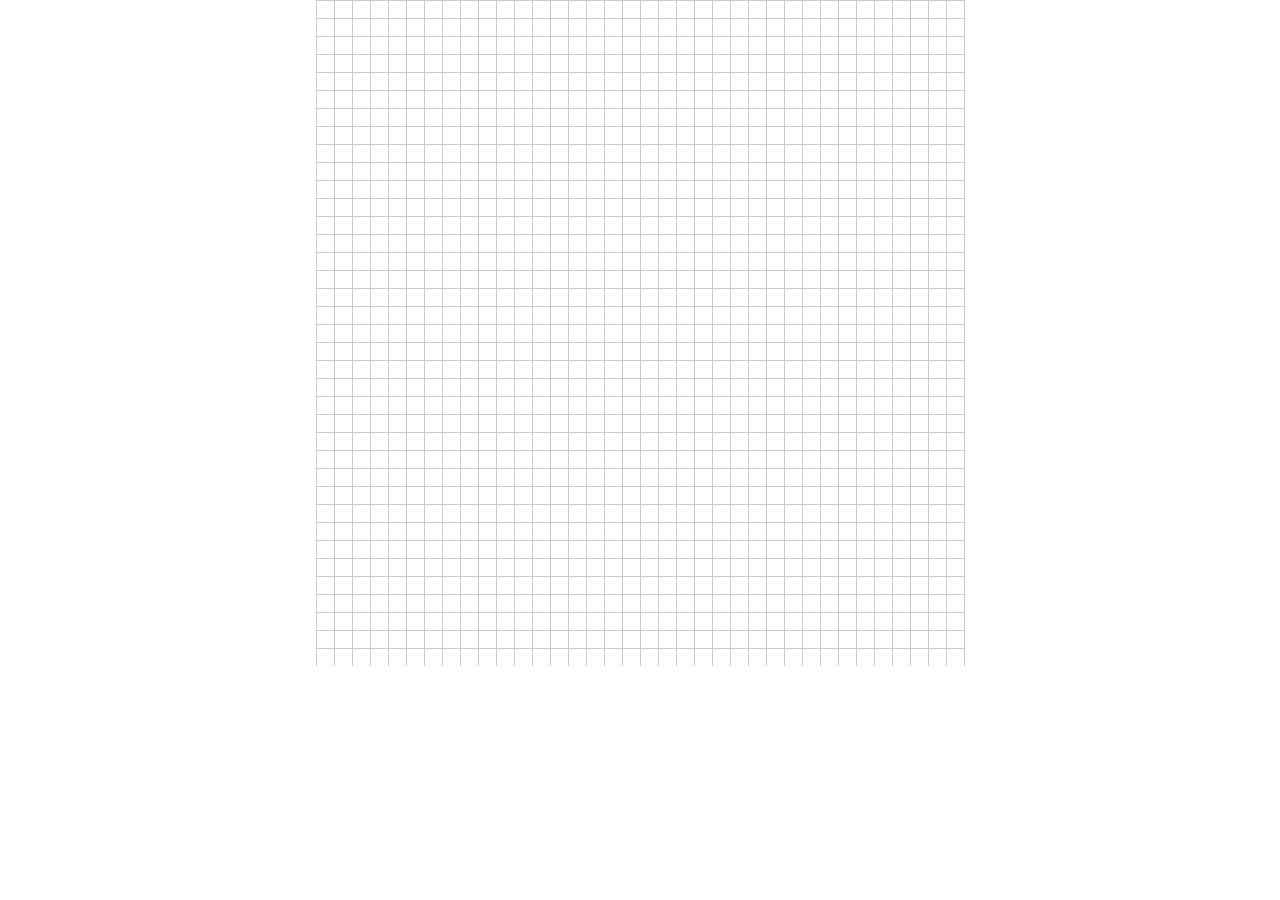
==== index.html @ 2b598243 "Update index.html" ====
<!DOCTYPE html>
<html>
  <head>
    <title>Title of the document</title>
    <style>
*{
  margin:0 auto;
  padding:0;
}
.container,#gitalk-containe {  
    margin-bottom:20px;
    width:649px;
    display: grid;  
    grid-gap: 0px;  
    grid-template-columns: repeat(auto-fit,  minmax(18px, 1fr));
    grid-template-rows: repeat(37, 18px);  
    background-size: 18px 18px;
    background-image: linear-gradient(to right, #ccc 1px, transparent 1px), linear-gradient(to bottom, #ccc 1px, transparent 1px);
}
.container > div {  
    font-size:12px;  
}
.container > div > img {  
    width: 100%;  
    height: 100%;  
    object-fit: cover;  
}
/* 移动端*/
@media (max-width: 1000px) {
.container,#gitalk-containe {  
    width:487px;
    grid-template-rows: repeat(49, 18px);  
}
  }
@media (max-width: 700px) {
.container,#gitalk-containe {  
    width:433px;
    grid-template-rows: repeat(55, 18px);  
}
  }
@media (max-width: 500px) {
.container,#gitalk-containe {  
    width:289px;
    grid-template-rows: repeat(83, 18px);  
}
  }
    </style>
  </head>
  <body>
    <div class="container">
<div>	</div>
<div>	</div>
<div>	</div>
<div>	</div>
<div>	</div>
<div>	</div>
<div>	</div>
<div>	</div>
<div>	</div>
<div>	</div>
<div>	</div>
<div>	</div>
<div>	</div>
<div>	</div>
<div>	</div>
<div>	</div>
<div>	</div>
<div>	</div>
<div>	</div>
<div>	</div>
<div>	</div>
<div>	</div>
<div>	</div>
<div>	</div>
<div>	</div>
<div>	</div>
<div>	</div>
<div>	</div>
<div>	</div>
<div>	</div>
<div>	</div>
<div>	</div>
<div>	</div>
<div>	</div>
<div>	</div>
<div>	</div>
<div>	</div>
<div>	</div>
<div>	</div>
<div>	</div>
<div>	</div>
<div>	</div>
<div>	</div>
<div>	</div>
<div>	</div>
<div>	</div>
<div>	</div>
<div>	</div>
<div>	</div>
<div>	</div>
<div>	</div>
<div>	</div>
<div>	</div>
<div>	</div>
<div>	</div>
<div>	</div>
<div>	</div>
<div>	</div>
<div>	</div>
<div>	</div>
<div>	</div>
<div>	</div>
<div>	</div>
<div>	</div>
<div>	</div>
<div>	</div>
<div>	</div>
<div>	</div>
<div>	</div>
<div>	</div>
<div>	</div>
<div>	</div>
<div>	</div>
<div>	</div>
<div>	</div>
<div>	</div>
<div>	</div>
<div>	</div>
<div>	</div>
<div>	</div>
<div>	</div>
<div>	</div>
<div>	</div>
<div>	</div>
<div>	</div>
<div>	</div>
<div>	</div>
<div>	</div>
<div>	</div>
<div>	</div>
<div>	</div>
<div>	</div>
<div>	</div>
<div>	</div>
<div>	</div>
<div>	</div>
<div>	</div>
<div>	</div>
<div>	</div>
<div>	</div>
<div>	</div>
<div>	</div>
<div>	</div>
<div>	</div>
<div>	</div>
<div>	</div>
<div>	</div>
<div>	</div>
<div>	</div>
<div>	</div>
<div>	</div>
<div>	</div>
<div>	</div>
<div>	</div>
<div>	</div>
<div>	</div>
<div>	</div>
<div>	</div>
<div>	</div>
<div>	</div>
<div>	</div>
<div>	</div>
<div>	</div>
<div>	</div>
<div>	</div>
<div>	</div>
<div>	</div>
<div>	</div>
<div>	</div>
<div>	</div>
<div>	</div>
<div>	</div>
<div>	</div>
<div>	</div>
<div>	</div>
<div>	</div>
<div>	</div>
<div>	</div>
<div>	</div>
<div>	</div>
<div>	</div>
<div>	</div>
<div>	</div>
<div>	</div>
<div>	</div>
<div>	</div>
<div>	</div>
<div>	</div>
<div>	</div>
<div>	</div>
<div>	</div>
<div>	</div>
<div>	</div>
<div>	</div>
<div>	</div>
<div>	</div>
<div>	</div>
<div>	</div>
<div>	</div>
<div>	</div>
<div>	</div>
<div>	</div>
<div>	</div>
<div>	</div>
<div>	</div>
<div>	</div>
<div>	</div>
<div>	</div>
<div>	</div>
<div>	</div>
<div>	</div>
<div>	</div>
<div>	</div>
<div>	</div>
<div>	</div>
<div>	</div>
<div>	</div>
<div>	</div>
<div>	</div>
<div>	</div>
<div>	</div>
<div>	</div>
<div>	</div>
<div>	</div>
<div>	</div>
<div>	</div>
<div>	</div>
<div>	</div>
<div>	</div>
<div>	</div>
<div>	</div>
<div>	</div>
<div>	</div>
<div>	</div>
<div>	</div>
<div>	</div>
<div>	</div>
<div>	</div>
<div>	</div>
<div>	</div>
<div>	</div>
<div>	</div>
<div>	</div>
<div>	</div>
<div>	</div>
<div>	</div>
<div>	</div>
<div>	</div>
<div>	</div>
<div>	</div>
<div>	</div>
<div>	</div>
<div>	</div>
<div>	</div>
<div>	</div>
<div>	</div>
<div>	</div>
<div>	</div>
<div>	</div>
<div>	</div>
<div>	</div>
<div>	</div>
<div>	</div>
<div>	</div>
<div>	</div>
<div>	</div>
<div>	</div>
<div>	</div>
<div>	</div>
<div>	</div>
<div>	</div>
<div>	</div>
<div>	</div>
<div>	</div>
<div>	</div>
<div>	</div>
<div>	</div>
<div>	</div>
<div>	</div>
<div>	</div>
<div>	</div>
<div>	</div>
<div>	</div>
<div>	</div>
<div>	</div>
<div>	</div>
<div>	</div>
<div>	</div>
<div>	</div>
<div>	</div>
<div>	</div>
<div>	</div>
<div>	</div>
<div>	</div>
<div>	</div>
<div>	</div>
<div>	</div>
<div>	</div>
<div>	</div>
<div>	</div>
<div>	</div>
<div>	</div>
<div>	</div>
<div>	</div>
<div>	</div>
<div>	</div>
<div>	</div>
<div>	</div>
<div>	</div>
<div>	</div>
<div>	</div>
<div>	</div>
<div>	</div>
<div>	</div>
<div>	</div>
<div>	</div>
<div>	</div>
<div>	</div>
<div>	</div>
<div>	</div>
<div>	</div>
<div>	</div>
<div>	</div>
<div>	</div>
<div>	</div>
<div>	</div>
<div>	</div>
<div>	</div>
<div>	</div>
<div>	</div>
<div>	</div>
<div>	</div>
<div>	</div>
<div>	</div>
<div>	</div>
<div>	</div>
<div>	</div>
<div>	</div>
<div>	</div>
<div>	</div>
<div>	</div>
<div>	</div>
<div>	</div>
<div>	</div>
<div>	</div>
<div>	</div>
<div>	</div>
<div>	</div>
<div>	</div>
<div>	</div>
<div>	</div>
<div>	</div>
<div>	</div>
<div>	</div>
<div>	</div>
<div>	</div>
<div>	</div>
<div>	</div>
<div>	</div>
<div>	</div>
<div>	</div>
<div>	</div>
<div>	</div>
<div>	</div>
<div>	</div>
<div>	</div>
<div>	</div>
<div>	</div>
<div>	</div>
<div>	</div>
<div>	</div>
<div>	</div>
<div>	</div>
<div>	</div>
<div>	</div>
<div>	</div>
<div>	</div>
<div>	</div>
<div>	</div>
<div>	</div>
<div>	</div>
<div>	</div>
<div>	</div>
<div>	</div>
<div>	</div>
<div>	</div>
<div>	</div>
<div>	</div>
<div>	</div>
<div>	</div>
<div>	</div>
<div>	</div>
<div>	</div>
<div>	</div>
<div>	</div>
<div>	</div>
<div>	</div>
<div>	</div>
<div>	</div>
<div>	</div>
<div>	</div>
<div>	</div>
<div>	</div>
<div>	</div>
<div>	</div>
<div>	</div>
<div>	</div>
<div>	</div>
<div>	</div>
<div>	</div>
<div>	</div>
<div>	</div>
<div>	</div>
<div>	</div>
<div>	</div>
<div>	</div>
<div>	</div>
<div>	</div>
<div>	</div>
<div>	</div>
<div>	</div>
<div>	</div>
<div>	</div>
<div>	</div>
<div>	</div>
<div>	</div>
<div>	</div>
<div>	</div>
<div>	</div>
<div>	</div>
<div>	</div>
<div>	</div>
<div>	</div>
<div>	</div>
<div>	</div>
<div>	</div>
<div>	</div>
<div>	</div>
<div>	</div>
<div>	</div>
<div>	</div>
<div>	</div>
<div>	</div>
<div>	</div>
<div>	</div>
<div>	</div>
<div>	</div>
<div>	</div>
<div>	</div>
<div>	</div>
<div>	</div>
<div>	</div>
<div>	</div>
<div>	</div>
<div>	</div>
<div>	</div>
<div>	</div>
<div>	</div>
<div>	</div>
<div>	</div>
<div>	</div>
<div>	</div>
<div>	</div>
<div>	</div>
<div>	</div>
<div>	</div>
<div>	</div>
<div>	</div>
<div>	</div>
<div>	</div>
<div>	</div>
<div>	</div>
<div>	</div>
<div>	</div>
<div>	</div>
<div>	</div>
<div>	</div>
<div>	</div>
<div>	</div>
<div>	</div>
<div>	</div>
<div>	</div>
<div>	</div>
<div>	</div>
<div>	</div>
<div>	</div>
<div>	</div>
<div>	</div>
<div>	</div>
<div>	</div>
<div>	</div>
<div>	</div>
<div>	</div>
<div>	</div>
<div>	</div>
<div>	</div>
<div>	</div>
<div>	</div>
<div>	</div>
<div>	</div>
<div>	</div>
<div>	</div>
<div>	</div>
<div>	</div>
<div>	</div>
<div>	</div>
<div>	</div>
<div>	</div>
<div>	</div>
<div>	</div>
<div>	</div>
<div>	</div>
<div>	</div>
<div>	</div>
<div>	</div>
<div>	</div>
<div>	</div>
<div>	</div>
<div>	</div>
<div>	</div>
<div>	</div>
<div>	</div>
<div>	</div>
<div>	</div>
<div>	</div>
<div>	</div>
<div>	</div>
<div>	</div>
<div>	</div>
<div>	</div>
<div>	</div>
<div>	</div>
<div>	</div>
<div>	</div>
<div>	</div>
<div>	</div>
<div>	</div>
<div>	</div>
<div>	</div>
<div>	</div>
<div>	</div>
<div>	</div>
<div>	</div>
<div>	</div>
<div>	</div>
<div>	</div>
<div>	</div>
<div>	</div>
<div>	</div>
<div>	</div>
<div>	</div>
<div>	</div>
<div>	</div>
<div>	</div>
<div>	</div>
<div>	</div>
<div>	</div>
<div>	</div>
<div>	</div>
<div>	</div>
<div>	</div>
<div>	</div>
<div>	</div>
<div>	</div>
<div>	</div>
<div>	</div>
<div>	</div>
<div>	</div>
<div>	</div>
<div>	</div>
<div>	</div>
<div>	</div>
<div>	</div>
<div>	</div>
<div>	</div>
<div>	</div>
<div>	</div>
<div>	</div>
<div>	</div>
<div>	</div>
<div>	</div>
<div>	</div>
<div>	</div>
<div>	</div>
<div>	</div>
<div>	</div>
<div>	</div>
<div>	</div>
<div>	</div>
<div>	</div>
<div>	</div>
<div>	</div>
<div>	</div>
<div>	</div>
<div>	</div>
<div>	</div>
<div>	</div>
<div>	</div>
<div>	</div>
<div>	</div>
<div>	</div>
<div>	</div>
<div>	</div>
<div>	</div>
<div>	</div>
<div>	</div>
<div>	</div>
<div>	</div>
<div>	</div>
<div>	</div>
<div>	</div>
<div>	</div>
<div>	</div>
<div>	</div>
<div>	</div>
<div>	</div>
<div>	</div>
<div>	</div>
<div>	</div>
<div>	</div>
<div>	</div>
<div>	</div>
<div>	</div>
<div>	</div>
<div>	</div>
<div>	</div>
<div>	</div>
<div>	</div>
<div>	</div>
<div>	</div>
<div>	</div>
<div>	</div>
<div>	</div>
<div>	</div>
<div>	</div>
<div>	</div>
<div>	</div>
<div>	</div>
<div>	</div>
<div>	</div>
<div>	</div>
<div>	</div>
<div>	</div>
<div>	</div>
<div>	</div>
<div>	</div>
<div>	</div>
<div>	</div>
<div>	</div>
<div>	</div>
<div>	</div>
<div>	</div>
<div>	</div>
<div>	</div>
<div>	</div>
<div>	</div>
<div>	</div>
<div>	</div>
<div>	</div>
<div>	</div>
<div>	</div>
<div>	</div>
<div>	</div>
<div>	</div>
<div>	</div>
<div>	</div>
<div>	</div>
<div>	</div>
<div>	</div>
<div>	</div>
<div>	</div>
<div>	</div>
<div>	</div>
<div>	</div>
<div>	</div>
<div>	</div>
<div>	</div>
<div>	</div>
<div>	</div>
<div>	</div>
<div>	</div>
<div>	</div>
<div>	</div>
<div>	</div>
<div>	</div>
<div>	</div>
<div>	</div>
<div>	</div>
<div>	</div>
<div>	</div>
<div>	</div>
<div>	</div>
<div>	</div>
<div>	</div>
<div>	</div>
<div>	</div>
<div>	</div>
<div>	</div>
<div>	</div>
<div>	</div>
<div>	</div>
<div>	</div>
<div>	</div>
<div>	</div>
<div>	</div>
<div>	</div>
<div>	</div>
<div>	</div>
<div>	</div>
<div>	</div>
<div>	</div>
<div>	</div>
<div>	</div>
<div>	</div>
<div>	</div>
<div>	</div>
<div>	</div>
<div>	</div>
<div>	</div>
<div>	</div>
<div>	</div>
<div>	</div>
<div>	</div>
<div>	</div>
<div>	</div>
<div>	</div>
<div>	</div>
<div>	</div>
<div>	</div>
<div>	</div>
<div>	</div>
<div>	</div>
<div>	</div>
<div>	</div>
<div>	</div>
<div>	</div>
<div>	</div>
<div>	</div>
<div>	</div>
<div>	</div>
<div>	</div>
<div>	</div>
<div>	</div>
<div>	</div>
<div>	</div>
<div>	</div>
<div>	</div>
<div>	</div>
<div>	</div>
<div>	</div>
<div>	</div>
<div>	</div>
<div>	</div>
<div>	</div>
<div>	</div>
<div>	</div>
<div>	</div>
<div>	</div>
<div>	</div>
<div>	</div>
<div>	</div>
<div>	</div>
<div>	</div>
<div>	</div>
<div>	</div>
<div>	</div>
<div>	</div>
<div>	</div>
<div>	</div>
<div>	</div>
<div>	</div>
<div>	</div>
<div>	</div>
<div>	</div>
<div>	</div>
<div>	</div>
<div>	</div>
<div>	</div>
<div>	</div>
<div>	</div>
<div>	</div>
<div>	</div>
<div>	</div>
<div>	</div>
<div>	</div>
<div>	</div>
<div>	</div>
<div>	</div>
<div>	</div>
<div>	</div>
<div>	</div>
<div>	</div>
<div>	</div>
<div>	</div>
<div>	</div>
<div>	</div>
<div>	</div>
<div>	</div>
<div>	</div>
<div>	</div>
<div>	</div>
<div>	</div>
<div>	</div>
<div>	</div>
<div>	</div>
<div>	</div>
<div>	</div>
<div>	</div>
<div>	</div>
<div>	</div>
<div>	</div>
<div>	</div>
<div>	</div>
<div>	</div>
<div>	</div>
<div>	</div>
<div>	</div>
<div>	</div>
<div>	</div>
<div>	</div>
<div>	</div>
<div>	</div>
<div>	</div>
<div>	</div>
<div>	</div>
<div>	</div>
<div>	</div>
<div>	</div>
<div>	</div>
<div>	</div>
<div>	</div>
<div>	</div>
<div>	</div>
<div>	</div>
<div>	</div>
<div>	</div>
<div>	</div>
<div>	</div>
<div>	</div>
<div>	</div>
<div>	</div>
<div>	</div>
<div>	</div>
<div>	</div>
<div>	</div>
<div>	</div>
<div>	</div>
<div>	</div>
<div>	</div>
<div>	</div>
<div>	</div>
<div>	</div>
<div>	</div>
<div>	</div>
<div>	</div>
<div>	</div>
<div>	</div>
<div>	</div>
<div>	</div>
<div>	</div>
<div>	</div>
<div>	</div>
<div>	</div>
<div>	</div>
<div>	</div>
<div>	</div>
<div>	</div>
<div>	</div>
<div>	</div>
<div>	</div>
<div>	</div>
<div>	</div>
<div>	</div>
<div>	</div>
<div>	</div>
<div>	</div>
<div>	</div>
<div>	</div>
<div>	</div>
<div>	</div>
<div>	</div>
<div>	</div>
<div>	</div>
<div>	</div>
<div>	</div>
<div>	</div>
<div>	</div>
<div>	</div>
<div>	</div>
<div>	</div>
<div>	</div>
<div>	</div>
<div>	</div>
<div>	</div>
<div>	</div>
<div>	</div>
<div>	</div>
<div>	</div>
<div>	</div>
<div>	</div>
<div>	</div>
<div>	</div>
<div>	</div>
<div>	</div>
<div>	</div>
<div>	</div>
<div>	</div>
<div>	</div>
<div>	</div>
<div>	</div>
<div>	</div>
<div>	</div>
<div>	</div>
<div>	</div>
<div>	</div>
<div>	</div>
<div>	</div>
<div>	</div>
<div>	</div>
<div>	</div>
<div>	</div>
<div>	</div>
<div>	</div>
<div>	</div>
<div>	</div>
<div>	</div>
<div>	</div>
<div>	</div>
<div>	</div>
<div>	</div>
<div>	</div>
<div>	</div>
<div>	</div>
<div>	</div>
<div>	</div>
<div>	</div>
<div>	</div>
<div>	</div>
<div>	</div>
<div>	</div>
<div>	</div>
<div>	</div>
<div>	</div>
<div>	</div>
<div>	</div>
<div>	</div>
<div>	</div>
<div>	</div>
<div>	</div>
<div>	</div>
<div>	</div>
<div>	</div>
<div>	</div>
<div>	</div>
<div>	</div>
<div>	</div>
<div>	</div>
<div>	</div>
<div>	</div>
<div>	</div>
<div>	</div>
<div>	</div>
<div>	</div>
<div>	</div>
<div>	</div>
<div>	</div>
<div>	</div>
<div>	</div>
<div>	</div>
<div>	</div>
<div>	</div>
<div>	</div>
<div>	</div>
<div>	</div>
<div>	</div>
<div>	</div>
<div>	</div>
<div>	</div>
<div>	</div>
<div>	</div>
<div>	</div>
<div>	</div>
<div>	</div>
<div>	</div>
<div>	</div>
<div>	</div>
<div>	</div>
<div>	</div>
<div>	</div>
<div>	</div>
<div>	</div>
<div>	</div>
<div>	</div>
<div>	</div>
<div>	</div>
<div>	</div>
<div>	</div>
<div>	</div>
<div>	</div>
<div>	</div>
<div>	</div>
<div>	</div>
<div>	</div>
<div>	</div>
<div>	</div>
<div>	</div>
<div>	</div>
<div>	</div>
<div>	</div>
<div>	</div>
<div>	</div>
<div>	</div>
<div>	</div>
<div>	</div>
<div>	</div>
<div>	</div>
<div>	</div>
<div>	</div>
<div>	</div>
<div>	</div>
<div>	</div>
<div>	</div>
<div>	</div>
<div>	</div>
<div>	</div>
<div>	</div>
<div>	</div>
<div>	</div>
<div>	</div>
<div>	</div>
<div>	</div>
<div>	</div>
<div>	</div>
<div>	</div>
<div>	</div>
<div>	</div>
<div>	</div>
<div>	</div>
<div>	</div>
<div>	</div>
<div>	</div>
<div>	</div>
<div>	</div>
<div>	</div>
<div>	</div>
<div>	</div>
<div>	</div>
<div>	</div>
<div>	</div>
<div>	</div>
<div>	</div>
<div>	</div>
<div>	</div>
<div>	</div>
<div>	</div>
<div>	</div>
<div>	</div>
<div>	</div>
<div>	</div>
<div>	</div>
<div>	</div>
<div>	</div>
<div>	</div>
<div>	</div>
<div>	</div>
<div>	</div>
<div>	</div>
<div>	</div>
<div>	</div>
<div>	</div>
<div>	</div>
<div>	</div>
<div>	</div>
<div>	</div>
<div>	</div>
<div>	</div>
<div>	</div>
<div>	</div>
<div>	</div>
<div>	</div>
<div>	</div>
<div>	</div>
<div>	</div>
<div>	</div>
<div>	</div>
<div>	</div>
<div>	</div>
<div>	</div>
<div>	</div>
<div>	</div>
<div>	</div>
<div>	</div>
<div>	</div>
<div>	</div>
<div>	</div>
<div>	</div>
<div>	</div>
<div>	</div>
<div>	</div>
<div>	</div>
<div>	</div>
<div>	</div>
<div>	</div>
<div>	</div>
<div>	</div>
<div>	</div>
<div>	</div>
<div>	</div>
<div>	</div>
<div>	</div>
<div>	</div>
<div>	</div>
<div>	</div>
<div>	</div>
<div>	</div>
<div>	</div>
<div>	</div>
<div>	</div>
<div>	</div>
<div>	</div>
<div>	</div>
<div>	</div>
<div>	</div>
<div>	</div>
<div>	</div>
<div>	</div>
<div>	</div>
<div>	</div>
<div>	</div>
<div>	</div>
<div>	</div>
<div>	</div>
<div>	</div>
<div>	</div>
<div>	</div>
<div>	</div>
<div>	</div>
<div>	</div>
<div>	</div>
<div>	</div>
<div>	</div>
<div>	</div>
<div>	</div>
<div>	</div>
<div>	</div>
<div>	</div>
<div>	</div>
<div>	</div>
<div>	</div>
<div>	</div>
<div>	</div>
<div>	</div>
<div>	</div>
<div>	</div>
<div>	</div>
<div>	</div>
<div>	</div>
<div>	</div>
<div>	</div>
<div>	</div>
<div>	</div>
<div>	</div>
<div>	</div>
<div>	</div>
<div>	</div>
<div>	</div>
<div>	</div>
<div>	</div>
<div>	</div>
<div>	</div>
<div>	</div>
<div>	</div>
<div>	</div>
<div>	</div>
<div>	</div>
<div>	</div>
<div>	</div>
<div>	</div>
<div>	</div>
<div>	</div>
<div>	</div>
<div>	</div>
<div>	</div>
<div>	</div>
<div>	</div>
<div>	</div>
<div>	</div>
<div>	</div>
<div>	</div>
<div>	</div>
<div>	</div>
<div>	</div>
<div>	</div>
<div>	</div>
<div>	</div>
<div>	</div>
<div>	</div>
<div>	</div>
<div>	</div>
<div>	</div>
<div>	</div>
<div>	</div>
<div>	</div>
<div>	</div>
<div>	</div>
<div>	</div>
<div>	</div>
<div>	</div>
<div>	</div>
<div>	</div>
<div>	</div>
<div>	</div>
<div>	</div>
<div>	</div>
<div>	</div>
<div>	</div>
<div>	</div>
<div>	</div>
<div>	</div>
<div>	</div>
<div>	</div>
<div>	</div>
<div>	</div>
<div>	</div>
<div>	</div>
<div>	</div>
<div>	</div>
<div>	</div>
<div>	</div>
<div>	</div>
<div>	</div>
<div>	</div>
<div>	</div>
<div>	</div>
<div>	</div>
<div>	</div>
<div>	</div>
<div>	</div>
<div>	</div>
<div>	</div>
<div>	</div>
<div>	</div>
<div>	</div>
<div>	</div>
<div>	</div>
<div>	</div>
<div>	</div>
<div>	</div>
<div>	</div>
<div>	</div>
<div>	</div>
<div>	</div>
<div>	</div>
<div>	</div>
<div>	</div>
<div>	</div>
<div>	</div>
<div>	</div>
<div>	</div>
<div>	</div>
<div>	</div>
<div>	</div>
<div>	</div>
<div>	</div>
<div>	</div>
<div>	</div>
<div>	</div>
<div>	</div>
<div>	</div>
<div>	</div>
<div>	</div>
<div>	</div>
<div>	</div>
<div>	</div>
<div>	</div>
<div>	</div>
<div>	</div>
<div>	</div>
<div>	</div>
<div>	</div>
<div>	</div>
<div>	</div>
<div>	</div>
<div>	</div>
<div>	</div>
<div>	</div>
<div>	</div>
<div>	</div>
<div>	</div>
<div>	</div>
<div>	</div>
<div>	</div>
<div>	</div>
<div>	</div>
<div>	</div>
<div>	</div>
<div>	</div>
<div>	</div>
<div>	</div>
<div>	</div>
<div>	</div>
<div>	</div>
<div>	</div>
<div>	</div>
<div>	</div>
<div>	</div>
<div>	</div>
<div>	</div>
<div>	</div>
<div>	</div>
<div>	</div>
<div>	</div>
<div>	</div>
<div>	</div>
<div>	</div>
<div>	</div>
<div>	</div>
<div>	</div>
<div>	</div>
<div>	</div>
<div>	</div>
<div>	</div>
<div>	</div>
<div>	</div>
<div>	</div>
<div>	</div>
<div>	</div>
<div>	</div>
<div>	</div>
<div>	</div>
<div>	</div>
<div>	</div>
<div>	</div>
<div>	</div>
<div>	</div>
<div>	</div>

    </div>
<link rel="stylesheet" href="//cdn.bootcss.com/gitalk/1.5.0/gitalk.min.css">
<script src="//cdn.bootcss.com/gitalk/1.5.0/gitalk.min.js"></script>
<div id="gitalk-container"></div>
<script>
var gitalk = new Gitalk({
  clientID: '6a4d96281c0b91e3e942', 
  clientSecret: '7183d52b8edf3a309bf93571313816c8fdd30ee1',
  repo: 'vipwzl.github.io',
  owner: 'vipwzl',
  admin:  ['vipwzl'],
  id: location.pathname, 
  language:'zh-CN', 
  distractionFreeMode: true
    })
 gitalk.render('gitalk-container')
  </script>
  </body>
</html>
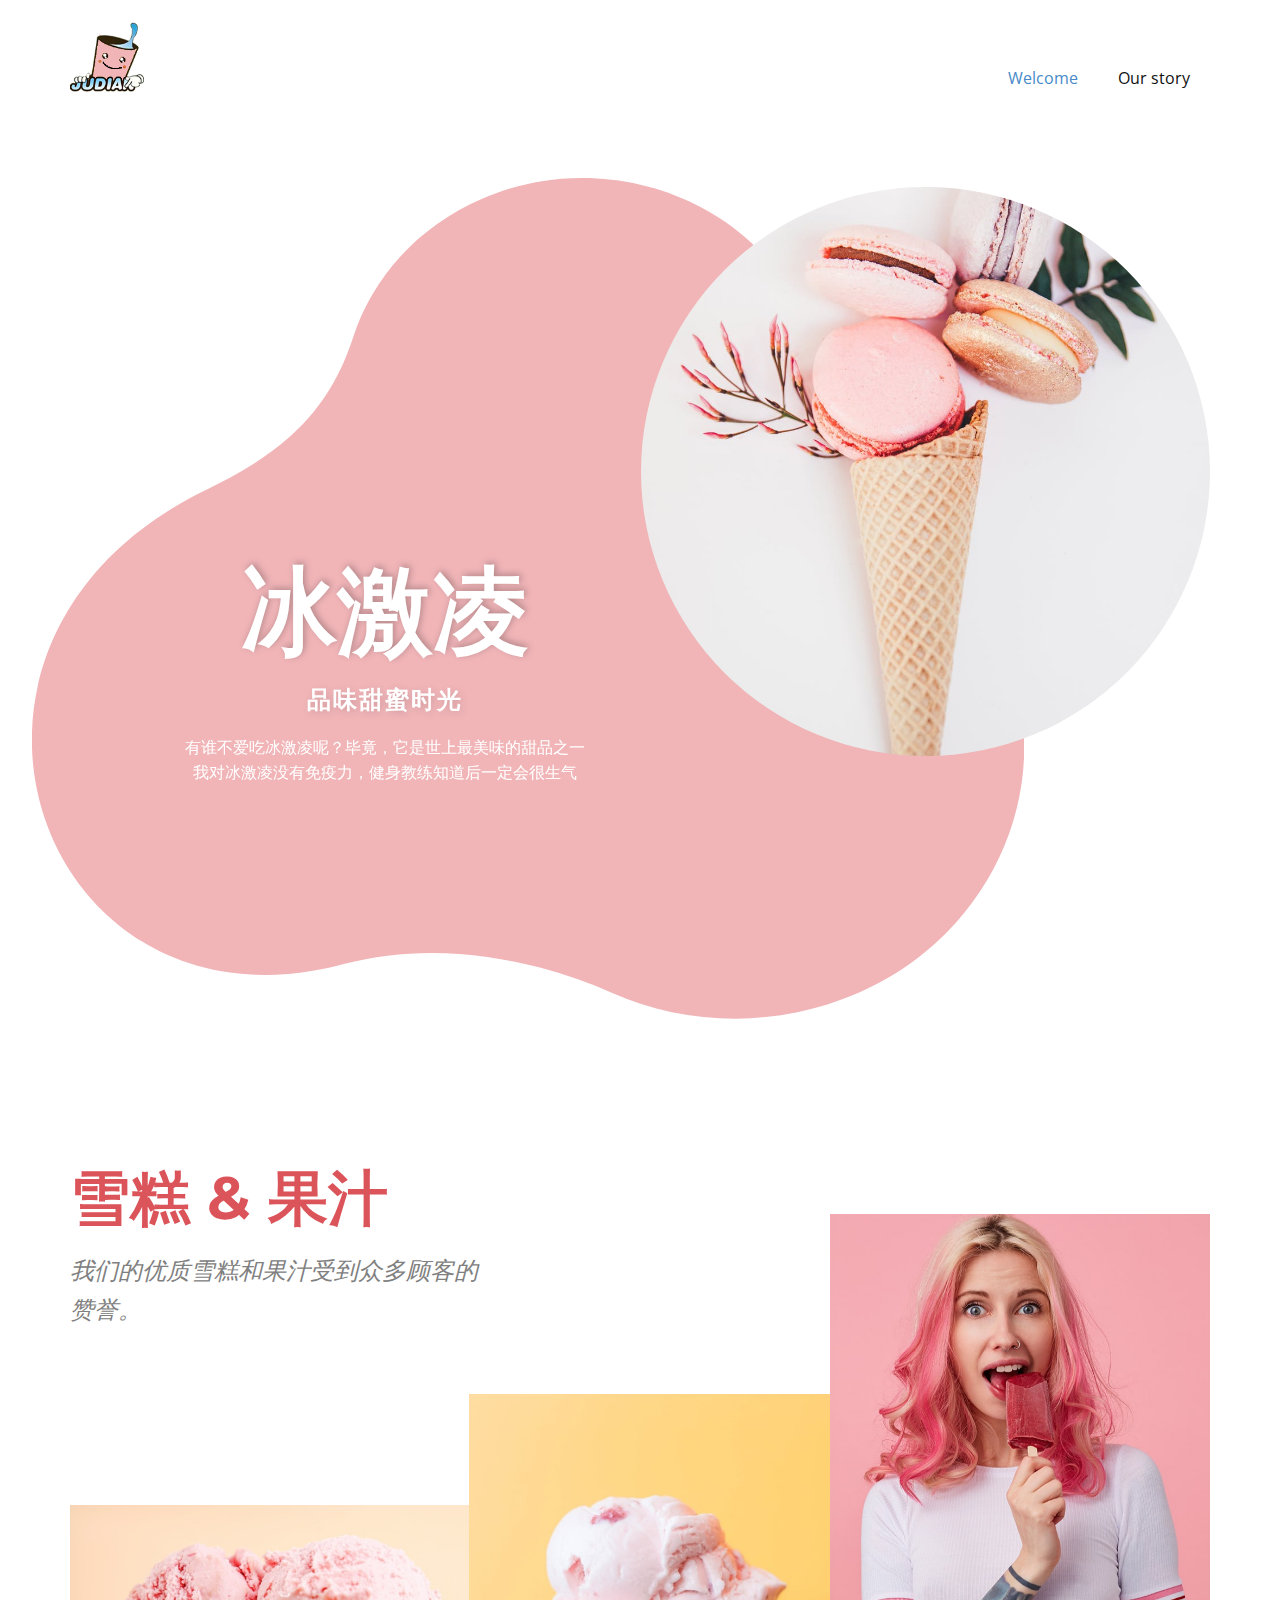
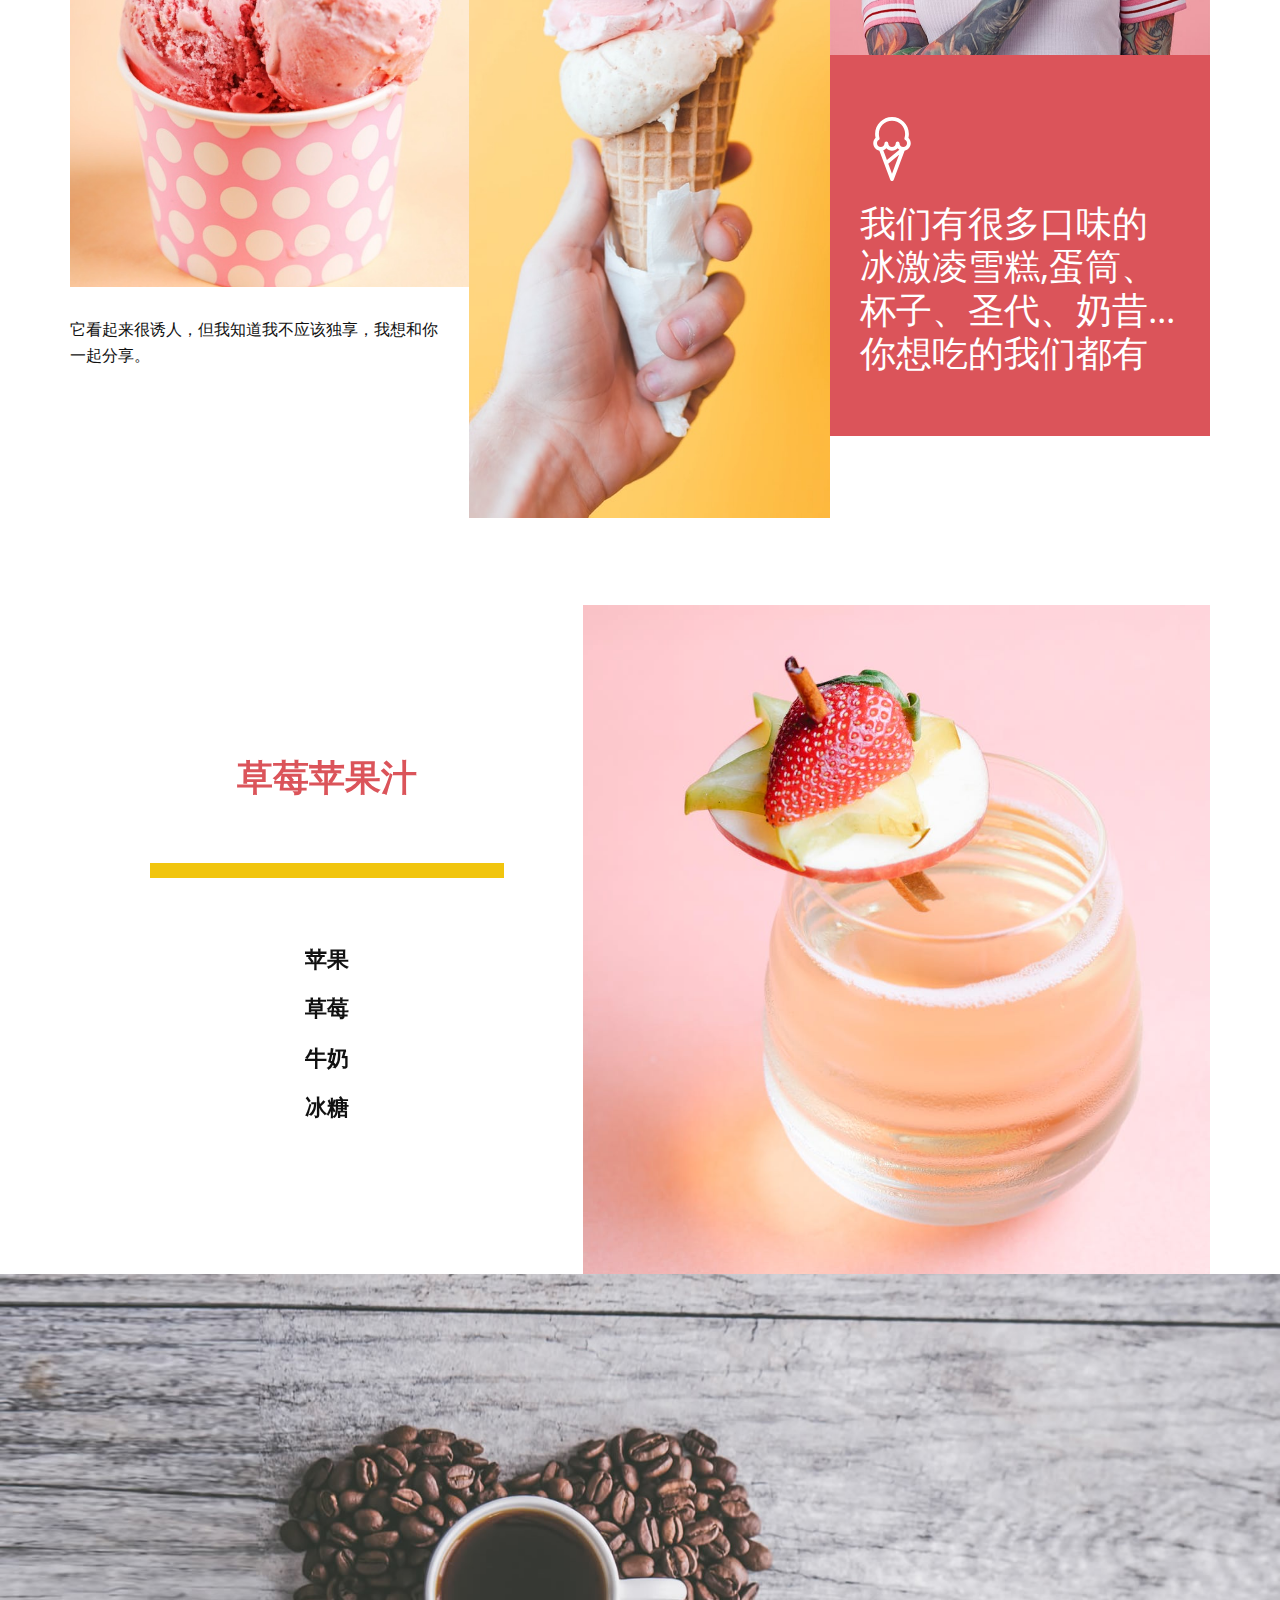
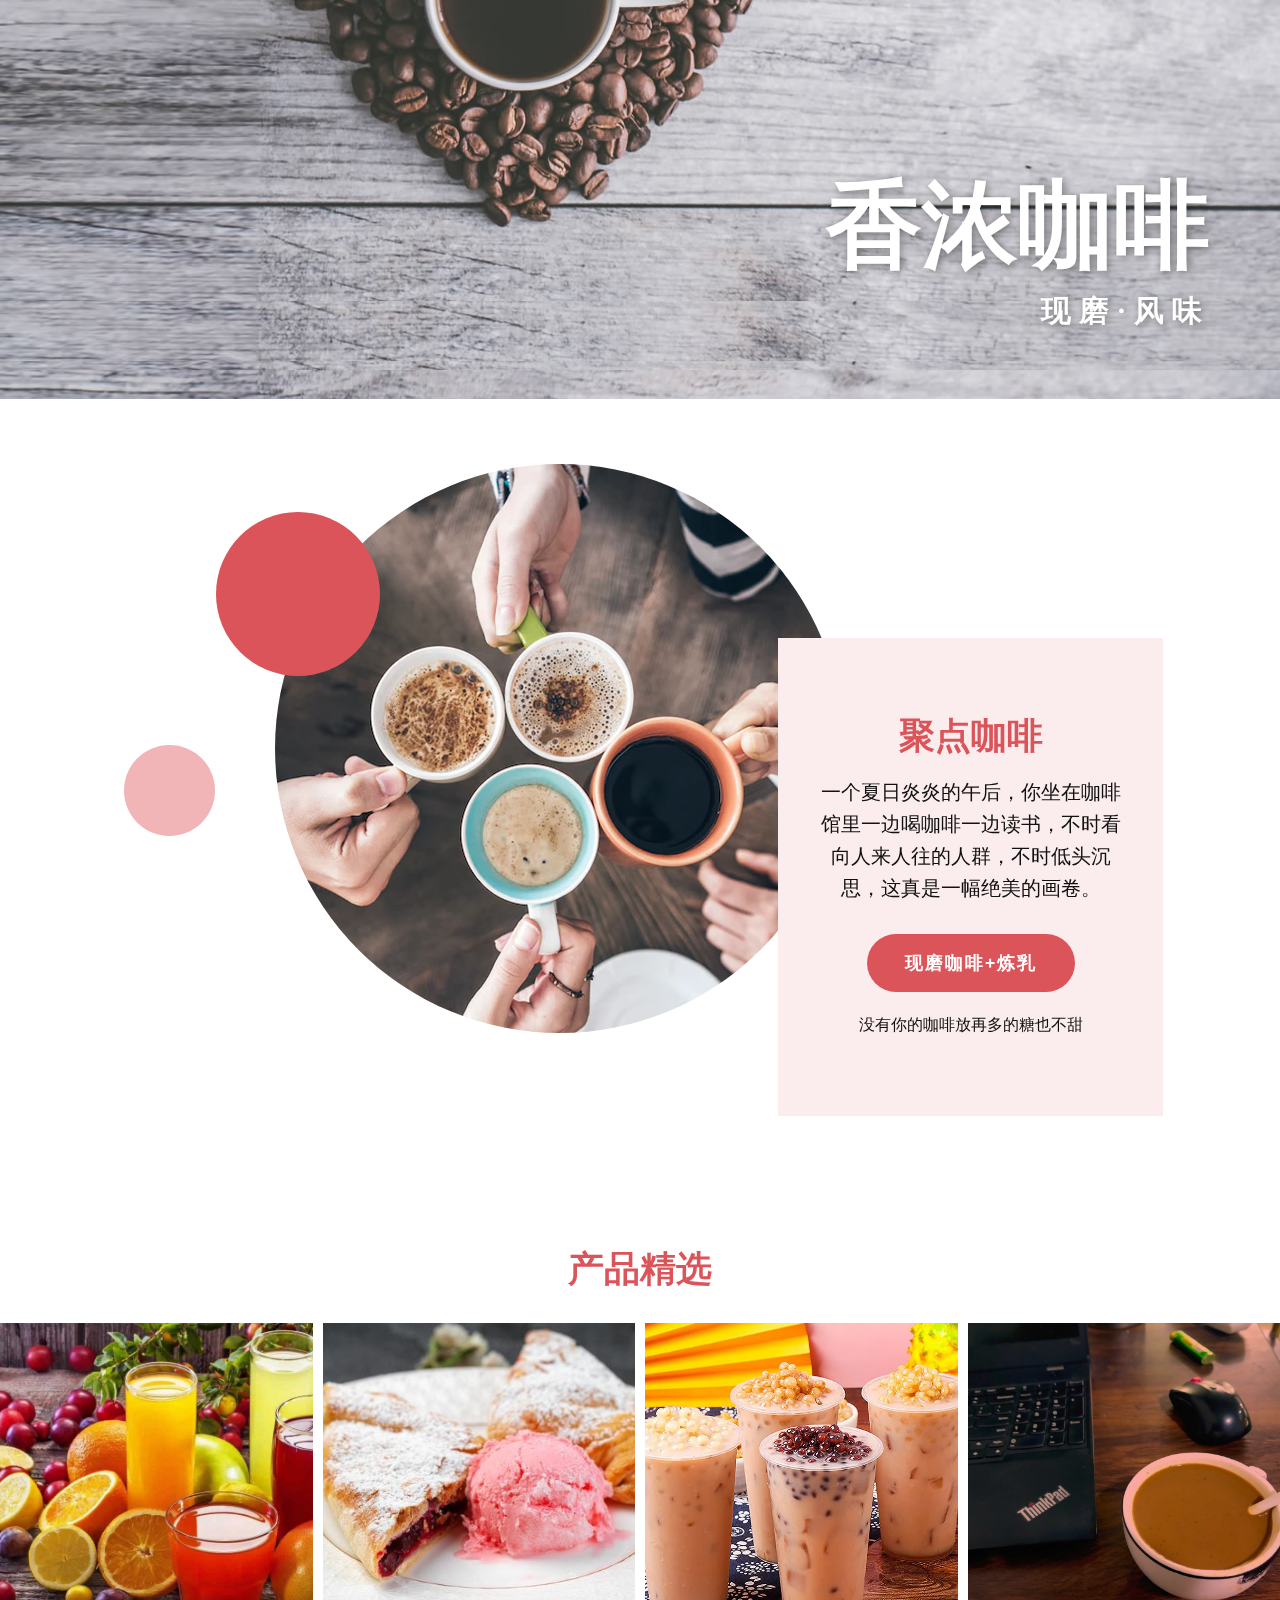
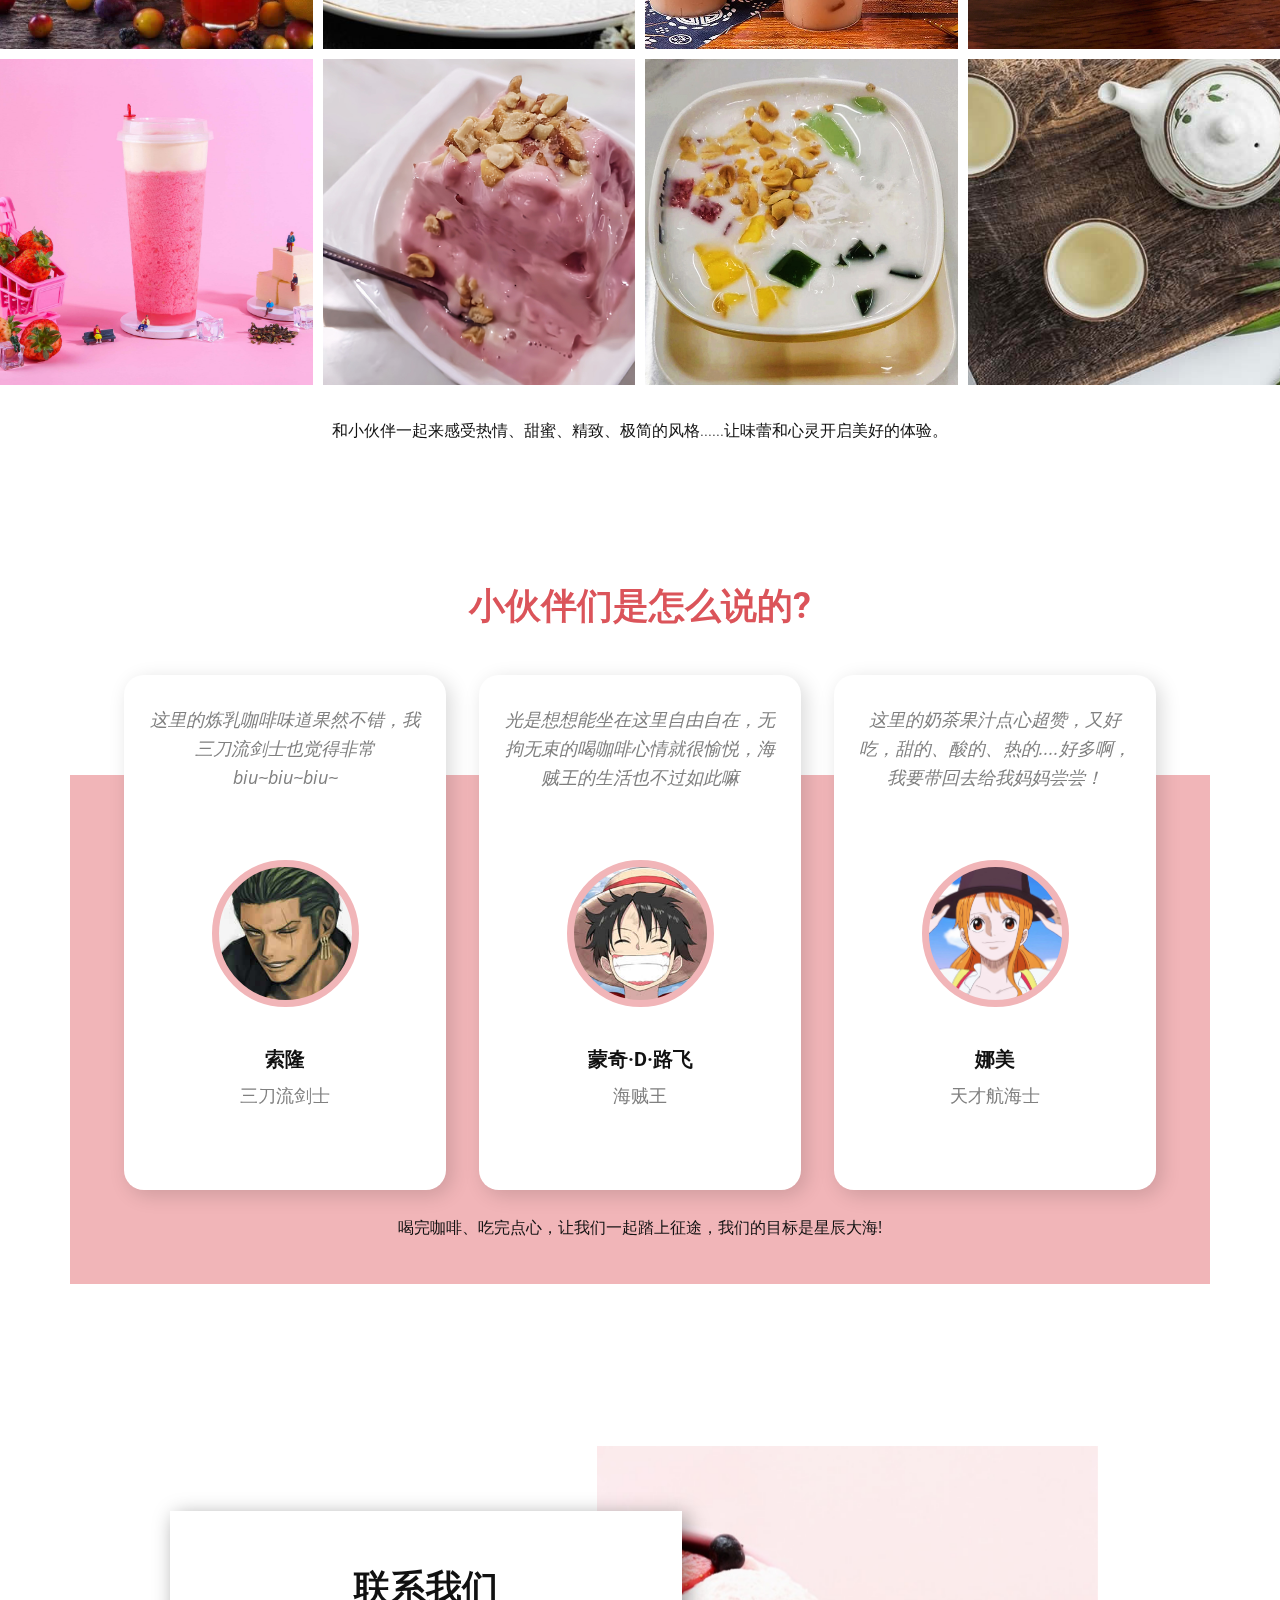
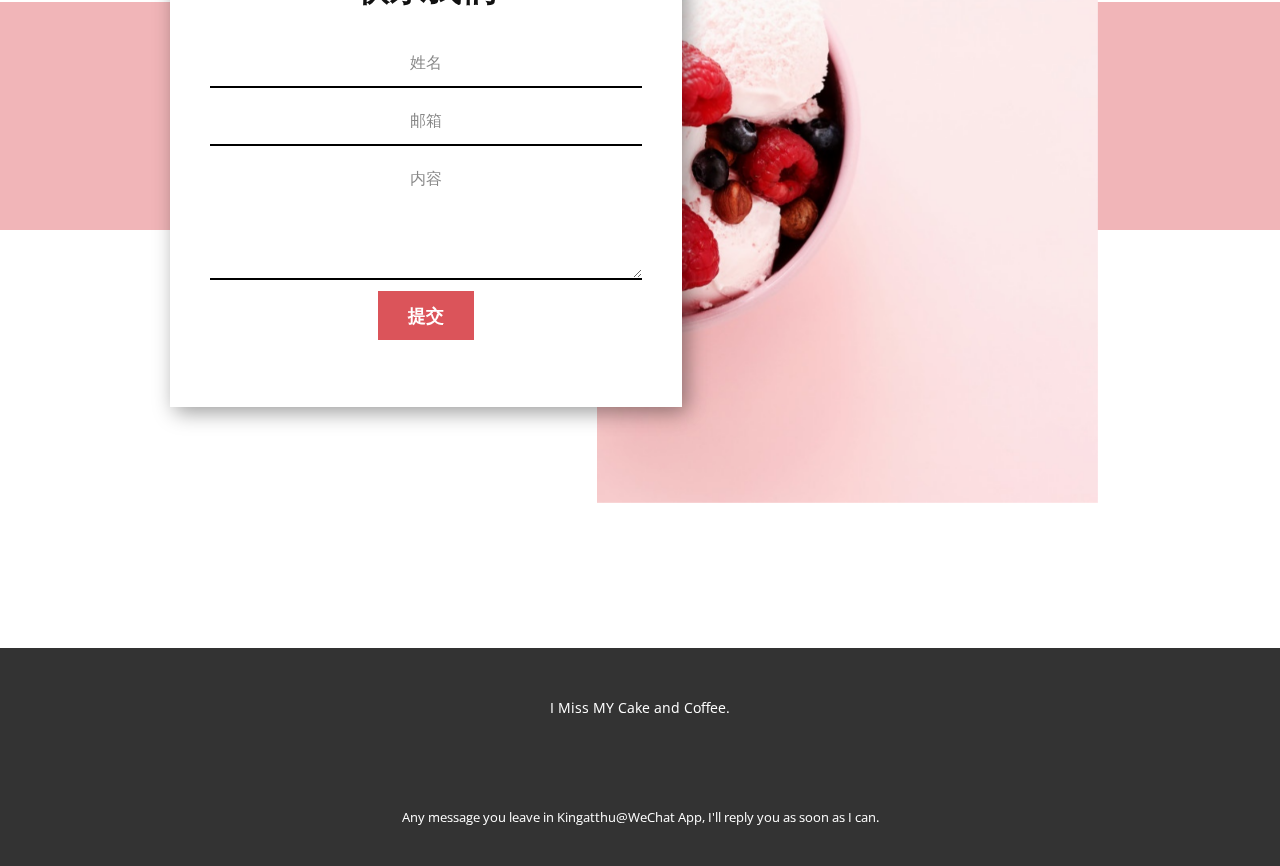
==== commit 6c49aaed: "Add files via upload" ====
--- a/index.html
+++ b/index.html
@@ -1,1366 +1,355 @@
-<!DOCTYPE html>
-<html>
-  <head>
-    <title>Title of the document</title>
-    <style>
-*{
-  margin:0 auto;
-  padding:0;
-}
-.container,#gitalk-containe {  
-    margin-bottom:20px;
-    width:649px;
-    display: grid;  
-    grid-gap: 0px;  
-    grid-template-columns: repeat(auto-fit,  minmax(18px, 1fr));
-    grid-template-rows: repeat(37, 18px);  
-    background-size: 18px 18px;
-    background-image: linear-gradient(to right, #ccc 1px, transparent 1px), linear-gradient(to bottom, #ccc 1px, transparent 1px);
-}
-.container > div {  
-    font-size:12px;  
-}
-.container > div > img {  
-    width: 100%;  
-    height: 100%;  
-    object-fit: cover;  
-}
-/* 移动端*/
-@media (max-width: 1000px) {
-.container,#gitalk-containe {  
-    width:487px;
-    grid-template-rows: repeat(49, 18px);  
-}
-  }
-@media (max-width: 700px) {
-.container,#gitalk-containe {  
-    width:433px;
-    grid-template-rows: repeat(55, 18px);  
-}
-  }
-@media (max-width: 500px) {
-.container,#gitalk-containe {  
-    width:289px;
-    grid-template-rows: repeat(83, 18px);  
-}
-  }
-    </style>
-  </head>
-  <body>
-    <div class="container">
-<div>	</div>
-<div>	</div>
-<div>	</div>
-<div>	</div>
-<div>	</div>
-<div>	</div>
-<div>	</div>
-<div>	</div>
-<div>	</div>
-<div>	</div>
-<div>	</div>
-<div>	</div>
-<div>	</div>
-<div>	</div>
-<div>	</div>
-<div>	</div>
-<div>	</div>
-<div>	</div>
-<div>	</div>
-<div>	</div>
-<div>	</div>
-<div>	</div>
-<div>	</div>
-<div>	</div>
-<div>	</div>
-<div>	</div>
-<div>	</div>
-<div>	</div>
-<div>	</div>
-<div>	</div>
-<div>	</div>
-<div>	</div>
-<div>	</div>
-<div>	</div>
-<div>	</div>
-<div>	</div>
-<div>	</div>
-<div>	</div>
-<div>	</div>
-<div>	</div>
-<div>	</div>
-<div>	</div>
-<div>	</div>
-<div>	</div>
-<div>	</div>
-<div>	</div>
-<div>	</div>
-<div>	</div>
-<div>	</div>
-<div>	</div>
-<div>	</div>
-<div>	</div>
-<div>	</div>
-<div>	</div>
-<div>	</div>
-<div>	</div>
-<div>	</div>
-<div>	</div>
-<div>	</div>
-<div>	</div>
-<div>	</div>
-<div>	</div>
-<div>	</div>
-<div>	</div>
-<div>	</div>
-<div>	</div>
-<div>	</div>
-<div>	</div>
-<div>	</div>
-<div>	</div>
-<div>	</div>
-<div>	</div>
-<div>	</div>
-<div>	</div>
-<div>	</div>
-<div>	</div>
-<div>	</div>
-<div>	</div>
-<div>	</div>
-<div>	</div>
-<div>	</div>
-<div>	</div>
-<div>	</div>
-<div>	</div>
-<div>	</div>
-<div>	</div>
-<div>	</div>
-<div>	</div>
-<div>	</div>
-<div>	</div>
-<div>	</div>
-<div>	</div>
-<div>	</div>
-<div>	</div>
-<div>	</div>
-<div>	</div>
-<div>	</div>
-<div>	</div>
-<div>	</div>
-<div>	</div>
-<div>	</div>
-<div>	</div>
-<div>	</div>
-<div>	</div>
-<div>	</div>
-<div>	</div>
-<div>	</div>
-<div>	</div>
-<div>	</div>
-<div>	</div>
-<div>	</div>
-<div>	</div>
-<div>	</div>
-<div>	</div>
-<div>	</div>
-<div>	</div>
-<div>	</div>
-<div>	</div>
-<div>	</div>
-<div>	</div>
-<div>	</div>
-<div>	</div>
-<div>	</div>
-<div>	</div>
-<div>	</div>
-<div>	</div>
-<div>	</div>
-<div>	</div>
-<div>	</div>
-<div>	</div>
-<div>	</div>
-<div>	</div>
-<div>	</div>
-<div>	</div>
-<div>	</div>
-<div>	</div>
-<div>	</div>
-<div>	</div>
-<div>	</div>
-<div>	</div>
-<div>	</div>
-<div>	</div>
-<div>	</div>
-<div>	</div>
-<div>	</div>
-<div>	</div>
-<div>	</div>
-<div>	</div>
-<div>	</div>
-<div>	</div>
-<div>	</div>
-<div>	</div>
-<div>	</div>
-<div>	</div>
-<div>	</div>
-<div>	</div>
-<div>	</div>
-<div>	</div>
-<div>	</div>
-<div>	</div>
-<div>	</div>
-<div>	</div>
-<div>	</div>
-<div>	</div>
-<div>	</div>
-<div>	</div>
-<div>	</div>
-<div>	</div>
-<div>	</div>
-<div>	</div>
-<div>	</div>
-<div>	</div>
-<div>	</div>
-<div>	</div>
-<div>	</div>
-<div>	</div>
-<div>	</div>
-<div>	</div>
-<div>	</div>
-<div>	</div>
-<div>	</div>
-<div>	</div>
-<div>	</div>
-<div>	</div>
-<div>	</div>
-<div>	</div>
-<div>	</div>
-<div>	</div>
-<div>	</div>
-<div>	</div>
-<div>	</div>
-<div>	</div>
-<div>	</div>
-<div>	</div>
-<div>	</div>
-<div>	</div>
-<div>	</div>
-<div>	</div>
-<div>	</div>
-<div>	</div>
-<div>	</div>
-<div>	</div>
-<div>	</div>
-<div>	</div>
-<div>	</div>
-<div>	</div>
-<div>	</div>
-<div>	</div>
-<div>	</div>
-<div>	</div>
-<div>	</div>
-<div>	</div>
-<div>	</div>
-<div>	</div>
-<div>	</div>
-<div>	</div>
-<div>	</div>
-<div>	</div>
-<div>	</div>
-<div>	</div>
-<div>	</div>
-<div>	</div>
-<div>	</div>
-<div>	</div>
-<div>	</div>
-<div>	</div>
-<div>	</div>
-<div>	</div>
-<div>	</div>
-<div>	</div>
-<div>	</div>
-<div>	</div>
-<div>	</div>
-<div>	</div>
-<div>	</div>
-<div>	</div>
-<div>	</div>
-<div>	</div>
-<div>	</div>
-<div>	</div>
-<div>	</div>
-<div>	</div>
-<div>	</div>
-<div>	</div>
-<div>	</div>
-<div>	</div>
-<div>	</div>
-<div>	</div>
-<div>	</div>
-<div>	</div>
-<div>	</div>
-<div>	</div>
-<div>	</div>
-<div>	</div>
-<div>	</div>
-<div>	</div>
-<div>	</div>
-<div>	</div>
-<div>	</div>
-<div>	</div>
-<div>	</div>
-<div>	</div>
-<div>	</div>
-<div>	</div>
-<div>	</div>
-<div>	</div>
-<div>	</div>
-<div>	</div>
-<div>	</div>
-<div>	</div>
-<div>	</div>
-<div>	</div>
-<div>	</div>
-<div>	</div>
-<div>	</div>
-<div>	</div>
-<div>	</div>
-<div>	</div>
-<div>	</div>
-<div>	</div>
-<div>	</div>
-<div>	</div>
-<div>	</div>
-<div>	</div>
-<div>	</div>
-<div>	</div>
-<div>	</div>
-<div>	</div>
-<div>	</div>
-<div>	</div>
-<div>	</div>
-<div>	</div>
-<div>	</div>
-<div>	</div>
-<div>	</div>
-<div>	</div>
-<div>	</div>
-<div>	</div>
-<div>	</div>
-<div>	</div>
-<div>	</div>
-<div>	</div>
-<div>	</div>
-<div>	</div>
-<div>	</div>
-<div>	</div>
-<div>	</div>
-<div>	</div>
-<div>	</div>
-<div>	</div>
-<div>	</div>
-<div>	</div>
-<div>	</div>
-<div>	</div>
-<div>	</div>
-<div>	</div>
-<div>	</div>
-<div>	</div>
-<div>	</div>
-<div>	</div>
-<div>	</div>
-<div>	</div>
-<div>	</div>
-<div>	</div>
-<div>	</div>
-<div>	</div>
-<div>	</div>
-<div>	</div>
-<div>	</div>
-<div>	</div>
-<div>	</div>
-<div>	</div>
-<div>	</div>
-<div>	</div>
-<div>	</div>
-<div>	</div>
-<div>	</div>
-<div>	</div>
-<div>	</div>
-<div>	</div>
-<div>	</div>
-<div>	</div>
-<div>	</div>
-<div>	</div>
-<div>	</div>
-<div>	</div>
-<div>	</div>
-<div>	</div>
-<div>	</div>
-<div>	</div>
-<div>	</div>
-<div>	</div>
-<div>	</div>
-<div>	</div>
-<div>	</div>
-<div>	</div>
-<div>	</div>
-<div>	</div>
-<div>	</div>
-<div>	</div>
-<div>	</div>
-<div>	</div>
-<div>	</div>
-<div>	</div>
-<div>	</div>
-<div>	</div>
-<div>	</div>
-<div>	</div>
-<div>	</div>
-<div>	</div>
-<div>	</div>
-<div>	</div>
-<div>	</div>
-<div>	</div>
-<div>	</div>
-<div>	</div>
-<div>	</div>
-<div>	</div>
-<div>	</div>
-<div>	</div>
-<div>	</div>
-<div>	</div>
-<div>	</div>
-<div>	</div>
-<div>	</div>
-<div>	</div>
-<div>	</div>
-<div>	</div>
-<div>	</div>
-<div>	</div>
-<div>	</div>
-<div>	</div>
-<div>	</div>
-<div>	</div>
-<div>	</div>
-<div>	</div>
-<div>	</div>
-<div>	</div>
-<div>	</div>
-<div>	</div>
-<div>	</div>
-<div>	</div>
-<div>	</div>
-<div>	</div>
-<div>	</div>
-<div>	</div>
-<div>	</div>
-<div>	</div>
-<div>	</div>
-<div>	</div>
-<div>	</div>
-<div>	</div>
-<div>	</div>
-<div>	</div>
-<div>	</div>
-<div>	</div>
-<div>	</div>
-<div>	</div>
-<div>	</div>
-<div>	</div>
-<div>	</div>
-<div>	</div>
-<div>	</div>
-<div>	</div>
-<div>	</div>
-<div>	</div>
-<div>	</div>
-<div>	</div>
-<div>	</div>
-<div>	</div>
-<div>	</div>
-<div>	</div>
-<div>	</div>
-<div>	</div>
-<div>	</div>
-<div>	</div>
-<div>	</div>
-<div>	</div>
-<div>	</div>
-<div>	</div>
-<div>	</div>
-<div>	</div>
-<div>	</div>
-<div>	</div>
-<div>	</div>
-<div>	</div>
-<div>	</div>
-<div>	</div>
-<div>	</div>
-<div>	</div>
-<div>	</div>
-<div>	</div>
-<div>	</div>
-<div>	</div>
-<div>	</div>
-<div>	</div>
-<div>	</div>
-<div>	</div>
-<div>	</div>
-<div>	</div>
-<div>	</div>
-<div>	</div>
-<div>	</div>
-<div>	</div>
-<div>	</div>
-<div>	</div>
-<div>	</div>
-<div>	</div>
-<div>	</div>
-<div>	</div>
-<div>	</div>
-<div>	</div>
-<div>	</div>
-<div>	</div>
-<div>	</div>
-<div>	</div>
-<div>	</div>
-<div>	</div>
-<div>	</div>
-<div>	</div>
-<div>	</div>
-<div>	</div>
-<div>	</div>
-<div>	</div>
-<div>	</div>
-<div>	</div>
-<div>	</div>
-<div>	</div>
-<div>	</div>
-<div>	</div>
-<div>	</div>
-<div>	</div>
-<div>	</div>
-<div>	</div>
-<div>	</div>
-<div>	</div>
-<div>	</div>
-<div>	</div>
-<div>	</div>
-<div>	</div>
-<div>	</div>
-<div>	</div>
-<div>	</div>
-<div>	</div>
-<div>	</div>
-<div>	</div>
-<div>	</div>
-<div>	</div>
-<div>	</div>
-<div>	</div>
-<div>	</div>
-<div>	</div>
-<div>	</div>
-<div>	</div>
-<div>	</div>
-<div>	</div>
-<div>	</div>
-<div>	</div>
-<div>	</div>
-<div>	</div>
-<div>	</div>
-<div>	</div>
-<div>	</div>
-<div>	</div>
-<div>	</div>
-<div>	</div>
-<div>	</div>
-<div>	</div>
-<div>	</div>
-<div>	</div>
-<div>	</div>
-<div>	</div>
-<div>	</div>
-<div>	</div>
-<div>	</div>
-<div>	</div>
-<div>	</div>
-<div>	</div>
-<div>	</div>
-<div>	</div>
-<div>	</div>
-<div>	</div>
-<div>	</div>
-<div>	</div>
-<div>	</div>
-<div>	</div>
-<div>	</div>
-<div>	</div>
-<div>	</div>
-<div>	</div>
-<div>	</div>
-<div>	</div>
-<div>	</div>
-<div>	</div>
-<div>	</div>
-<div>	</div>
-<div>	</div>
-<div>	</div>
-<div>	</div>
-<div>	</div>
-<div>	</div>
-<div>	</div>
-<div>	</div>
-<div>	</div>
-<div>	</div>
-<div>	</div>
-<div>	</div>
-<div>	</div>
-<div>	</div>
-<div>	</div>
-<div>	</div>
-<div>	</div>
-<div>	</div>
-<div>	</div>
-<div>	</div>
-<div>	</div>
-<div>	</div>
-<div>	</div>
-<div>	</div>
-<div>	</div>
-<div>	</div>
-<div>	</div>
-<div>	</div>
-<div>	</div>
-<div>	</div>
-<div>	</div>
-<div>	</div>
-<div>	</div>
-<div>	</div>
-<div>	</div>
-<div>	</div>
-<div>	</div>
-<div>	</div>
-<div>	</div>
-<div>	</div>
-<div>	</div>
-<div>	</div>
-<div>	</div>
-<div>	</div>
-<div>	</div>
-<div>	</div>
-<div>	</div>
-<div>	</div>
-<div>	</div>
-<div>	</div>
-<div>	</div>
-<div>	</div>
-<div>	</div>
-<div>	</div>
-<div>	</div>
-<div>	</div>
-<div>	</div>
-<div>	</div>
-<div>	</div>
-<div>	</div>
-<div>	</div>
-<div>	</div>
-<div>	</div>
-<div>	</div>
-<div>	</div>
-<div>	</div>
-<div>	</div>
-<div>	</div>
-<div>	</div>
-<div>	</div>
-<div>	</div>
-<div>	</div>
-<div>	</div>
-<div>	</div>
-<div>	</div>
-<div>	</div>
-<div>	</div>
-<div>	</div>
-<div>	</div>
-<div>	</div>
-<div>	</div>
-<div>	</div>
-<div>	</div>
-<div>	</div>
-<div>	</div>
-<div>	</div>
-<div>	</div>
-<div>	</div>
-<div>	</div>
-<div>	</div>
-<div>	</div>
-<div>	</div>
-<div>	</div>
-<div>	</div>
-<div>	</div>
-<div>	</div>
-<div>	</div>
-<div>	</div>
-<div>	</div>
-<div>	</div>
-<div>	</div>
-<div>	</div>
-<div>	</div>
-<div>	</div>
-<div>	</div>
-<div>	</div>
-<div>	</div>
-<div>	</div>
-<div>	</div>
-<div>	</div>
-<div>	</div>
-<div>	</div>
-<div>	</div>
-<div>	</div>
-<div>	</div>
-<div>	</div>
-<div>	</div>
-<div>	</div>
-<div>	</div>
-<div>	</div>
-<div>	</div>
-<div>	</div>
-<div>	</div>
-<div>	</div>
-<div>	</div>
-<div>	</div>
-<div>	</div>
-<div>	</div>
-<div>	</div>
-<div>	</div>
-<div>	</div>
-<div>	</div>
-<div>	</div>
-<div>	</div>
-<div>	</div>
-<div>	</div>
-<div>	</div>
-<div>	</div>
-<div>	</div>
-<div>	</div>
-<div>	</div>
-<div>	</div>
-<div>	</div>
-<div>	</div>
-<div>	</div>
-<div>	</div>
-<div>	</div>
-<div>	</div>
-<div>	</div>
-<div>	</div>
-<div>	</div>
-<div>	</div>
-<div>	</div>
-<div>	</div>
-<div>	</div>
-<div>	</div>
-<div>	</div>
-<div>	</div>
-<div>	</div>
-<div>	</div>
-<div>	</div>
-<div>	</div>
-<div>	</div>
-<div>	</div>
-<div>	</div>
-<div>	</div>
-<div>	</div>
-<div>	</div>
-<div>	</div>
-<div>	</div>
-<div>	</div>
-<div>	</div>
-<div>	</div>
-<div>	</div>
-<div>	</div>
-<div>	</div>
-<div>	</div>
-<div>	</div>
-<div>	</div>
-<div>	</div>
-<div>	</div>
-<div>	</div>
-<div>	</div>
-<div>	</div>
-<div>	</div>
-<div>	</div>
-<div>	</div>
-<div>	</div>
-<div>	</div>
-<div>	</div>
-<div>	</div>
-<div>	</div>
-<div>	</div>
-<div>	</div>
-<div>	</div>
-<div>	</div>
-<div>	</div>
-<div>	</div>
-<div>	</div>
-<div>	</div>
-<div>	</div>
-<div>	</div>
-<div>	</div>
-<div>	</div>
-<div>	</div>
-<div>	</div>
-<div>	</div>
-<div>	</div>
-<div>	</div>
-<div>	</div>
-<div>	</div>
-<div>	</div>
-<div>	</div>
-<div>	</div>
-<div>	</div>
-<div>	</div>
-<div>	</div>
-<div>	</div>
-<div>	</div>
-<div>	</div>
-<div>	</div>
-<div>	</div>
-<div>	</div>
-<div>	</div>
-<div>	</div>
-<div>	</div>
-<div>	</div>
-<div>	</div>
-<div>	</div>
-<div>	</div>
-<div>	</div>
-<div>	</div>
-<div>	</div>
-<div>	</div>
-<div>	</div>
-<div>	</div>
-<div>	</div>
-<div>	</div>
-<div>	</div>
-<div>	</div>
-<div>	</div>
-<div>	</div>
-<div>	</div>
-<div>	</div>
-<div>	</div>
-<div>	</div>
-<div>	</div>
-<div>	</div>
-<div>	</div>
-<div>	</div>
-<div>	</div>
-<div>	</div>
-<div>	</div>
-<div>	</div>
-<div>	</div>
-<div>	</div>
-<div>	</div>
-<div>	</div>
-<div>	</div>
-<div>	</div>
-<div>	</div>
-<div>	</div>
-<div>	</div>
-<div>	</div>
-<div>	</div>
-<div>	</div>
-<div>	</div>
-<div>	</div>
-<div>	</div>
-<div>	</div>
-<div>	</div>
-<div>	</div>
-<div>	</div>
-<div>	</div>
-<div>	</div>
-<div>	</div>
-<div>	</div>
-<div>	</div>
-<div>	</div>
-<div>	</div>
-<div>	</div>
-<div>	</div>
-<div>	</div>
-<div>	</div>
-<div>	</div>
-<div>	</div>
-<div>	</div>
-<div>	</div>
-<div>	</div>
-<div>	</div>
-<div>	</div>
-<div>	</div>
-<div>	</div>
-<div>	</div>
-<div>	</div>
-<div>	</div>
-<div>	</div>
-<div>	</div>
-<div>	</div>
-<div>	</div>
-<div>	</div>
-<div>	</div>
-<div>	</div>
-<div>	</div>
-<div>	</div>
-<div>	</div>
-<div>	</div>
-<div>	</div>
-<div>	</div>
-<div>	</div>
-<div>	</div>
-<div>	</div>
-<div>	</div>
-<div>	</div>
-<div>	</div>
-<div>	</div>
-<div>	</div>
-<div>	</div>
-<div>	</div>
-<div>	</div>
-<div>	</div>
-<div>	</div>
-<div>	</div>
-<div>	</div>
-<div>	</div>
-<div>	</div>
-<div>	</div>
-<div>	</div>
-<div>	</div>
-<div>	</div>
-<div>	</div>
-<div>	</div>
-<div>	</div>
-<div>	</div>
-<div>	</div>
-<div>	</div>
-<div>	</div>
-<div>	</div>
-<div>	</div>
-<div>	</div>
-<div>	</div>
-<div>	</div>
-<div>	</div>
-<div>	</div>
-<div>	</div>
-<div>	</div>
-<div>	</div>
-<div>	</div>
-<div>	</div>
-<div>	</div>
-<div>	</div>
-<div>	</div>
-<div>	</div>
-<div>	</div>
-<div>	</div>
-<div>	</div>
-<div>	</div>
-<div>	</div>
-<div>	</div>
-<div>	</div>
-<div>	</div>
-<div>	</div>
-<div>	</div>
-<div>	</div>
-<div>	</div>
-<div>	</div>
-<div>	</div>
-<div>	</div>
-<div>	</div>
-<div>	</div>
-<div>	</div>
-<div>	</div>
-<div>	</div>
-<div>	</div>
-<div>	</div>
-<div>	</div>
-<div>	</div>
-<div>	</div>
-<div>	</div>
-<div>	</div>
-<div>	</div>
-<div>	</div>
-<div>	</div>
-<div>	</div>
-<div>	</div>
-<div>	</div>
-<div>	</div>
-<div>	</div>
-<div>	</div>
-<div>	</div>
-<div>	</div>
-<div>	</div>
-<div>	</div>
-<div>	</div>
-<div>	</div>
-<div>	</div>
-<div>	</div>
-<div>	</div>
-<div>	</div>
-<div>	</div>
-<div>	</div>
-<div>	</div>
-<div>	</div>
-<div>	</div>
-<div>	</div>
-<div>	</div>
-<div>	</div>
-<div>	</div>
-<div>	</div>
-<div>	</div>
-<div>	</div>
-<div>	</div>
-<div>	</div>
-<div>	</div>
-<div>	</div>
-<div>	</div>
-<div>	</div>
-<div>	</div>
-<div>	</div>
-<div>	</div>
-<div>	</div>
-<div>	</div>
-<div>	</div>
-<div>	</div>
-<div>	</div>
-<div>	</div>
-<div>	</div>
-<div>	</div>
-<div>	</div>
-<div>	</div>
-<div>	</div>
-<div>	</div>
-<div>	</div>
-<div>	</div>
-<div>	</div>
-<div>	</div>
-<div>	</div>
-<div>	</div>
-<div>	</div>
-<div>	</div>
-<div>	</div>
-<div>	</div>
-<div>	</div>
-<div>	</div>
-<div>	</div>
-<div>	</div>
-<div>	</div>
-<div>	</div>
-<div>	</div>
-<div>	</div>
-<div>	</div>
-<div>	</div>
-<div>	</div>
-<div>	</div>
-<div>	</div>
-<div>	</div>
-<div>	</div>
-<div>	</div>
-<div>	</div>
-<div>	</div>
-<div>	</div>
-<div>	</div>
-<div>	</div>
-<div>	</div>
-<div>	</div>
-<div>	</div>
-<div>	</div>
-<div>	</div>
-<div>	</div>
-<div>	</div>
-<div>	</div>
-<div>	</div>
-<div>	</div>
-<div>	</div>
-<div>	</div>
-<div>	</div>
-<div>	</div>
-<div>	</div>
-<div>	</div>
-<div>	</div>
-<div>	</div>
-<div>	</div>
-<div>	</div>
-<div>	</div>
-<div>	</div>
-<div>	</div>
-<div>	</div>
-<div>	</div>
-<div>	</div>
-<div>	</div>
-<div>	</div>
-<div>	</div>
-<div>	</div>
-<div>	</div>
-<div>	</div>
-<div>	</div>
-<div>	</div>
-<div>	</div>
-<div>	</div>
-<div>	</div>
-<div>	</div>
-<div>	</div>
-<div>	</div>
-<div>	</div>
-<div>	</div>
-<div>	</div>
-<div>	</div>
-<div>	</div>
-<div>	</div>
-<div>	</div>
-<div>	</div>
-<div>	</div>
-<div>	</div>
-<div>	</div>
-<div>	</div>
-<div>	</div>
-<div>	</div>
-<div>	</div>
-<div>	</div>
-<div>	</div>
-<div>	</div>
-<div>	</div>
-<div>	</div>
-<div>	</div>
-<div>	</div>
-<div>	</div>
-<div>	</div>
-<div>	</div>
-<div>	</div>
-<div>	</div>
-<div>	</div>
-<div>	</div>
-<div>	</div>
-<div>	</div>
-<div>	</div>
-<div>	</div>
-<div>	</div>
-<div>	</div>
-<div>	</div>
-<div>	</div>
-<div>	</div>
-<div>	</div>
-<div>	</div>
-<div>	</div>
-<div>	</div>
-<div>	</div>
-<div>	</div>
-<div>	</div>
-<div>	</div>
-<div>	</div>
-<div>	</div>
-<div>	</div>
-<div>	</div>
-<div>	</div>
-<div>	</div>
-<div>	</div>
-<div>	</div>
-<div>	</div>
-<div>	</div>
-<div>	</div>
-<div>	</div>
-<div>	</div>
-<div>	</div>
-<div>	</div>
-<div>	</div>
-<div>	</div>
-<div>	</div>
-<div>	</div>
-<div>	</div>
-<div>	</div>
-<div>	</div>
-<div>	</div>
-<div>	</div>
-<div>	</div>
-<div>	</div>
-<div>	</div>
-<div>	</div>
-<div>	</div>
-<div>	</div>
-<div>	</div>
-<div>	</div>
-<div>	</div>
-<div>	</div>
-<div>	</div>
-<div>	</div>
-<div>	</div>
-<div>	</div>
-<div>	</div>
-<div>	</div>
-<div>	</div>
-<div>	</div>
-<div>	</div>
-<div>	</div>
-<div>	</div>
-<div>	</div>
-<div>	</div>
-<div>	</div>
-<div>	</div>
-<div>	</div>
-<div>	</div>
-<div>	</div>
-<div>	</div>
-<div>	</div>
-<div>	</div>
-<div>	</div>
-<div>	</div>
-<div>	</div>
-<div>	</div>
-<div>	</div>
-<div>	</div>
-<div>	</div>
-<div>	</div>
-<div>	</div>
-<div>	</div>
-<div>	</div>
-<div>	</div>
-<div>	</div>
-<div>	</div>
-<div>	</div>
-<div>	</div>
-<div>	</div>
-<div>	</div>
-<div>	</div>
-<div>	</div>
-<div>	</div>
-<div>	</div>
-<div>	</div>
-<div>	</div>
-<div>	</div>
-<div>	</div>
-<div>	</div>
-<div>	</div>
-<div>	</div>
-<div>	</div>
-<div>	</div>
-<div>	</div>
-<div>	</div>
-<div>	</div>
-<div>	</div>
-<div>	</div>
-<div>	</div>
-<div>	</div>
-<div>	</div>
-<div>	</div>
-<div>	</div>
-<div>	</div>
-<div>	</div>
-<div>	</div>
-<div>	</div>
-<div>	</div>
-<div>	</div>
-<div>	</div>
-<div>	</div>
-<div>	</div>
-<div>	</div>
-<div>	</div>
-<div>	</div>
-<div>	</div>
-<div>	</div>
-<div>	</div>
-<div>	</div>
-<div>	</div>
-<div>	</div>
-<div>	</div>
-<div>	</div>
-<div>	</div>
-<div>	</div>
-<div>	</div>
-<div>	</div>
-<div>	</div>
-<div>	</div>
-<div>	</div>
-<div>	</div>
-<div>	</div>
-<div>	</div>
-<div>	</div>
-<div>	</div>
-<div>	</div>
-<div>	</div>
-<div>	</div>
-<div>	</div>
-<div>	</div>
-<div>	</div>
-<div>	</div>
-<div>	</div>
-<div>	</div>
-<div>	</div>
-<div>	</div>
-<div>	</div>
-<div>	</div>
-<div>	</div>
-<div>	</div>
-<div>	</div>
-<div>	</div>
-<div>	</div>
-<div>	</div>
-<div>	</div>
-<div>	</div>
-<div>	</div>
-<div>	</div>
-<div>	</div>
-<div>	</div>
-<div>	</div>
-<div>	</div>
-<div>	</div>
-<div>	</div>
-<div>	</div>
-<div>	</div>
-<div>	</div>
-<div>	</div>
-<div>	</div>
-<div>	</div>
-<div>	</div>
-<div>	</div>
-<div>	</div>
-<div>	</div>
-<div>	</div>
-<div>	</div>
-<div>	</div>
-<div>	</div>
-<div>	</div>
-<div>	</div>
-<div>	</div>
-<div>	</div>
-<div>	</div>
-<div>	</div>
-<div>	</div>
-<div>	</div>
-<div>	</div>
-<div>	</div>
-<div>	</div>
-<div>	</div>
-<div>	</div>
-<div>	</div>
-<div>	</div>
-<div>	</div>
-<div>	</div>
-<div>	</div>
-<div>	</div>
-<div>	</div>
-<div>	</div>
-
-    </div>
-<link rel="stylesheet" href="//cdn.bootcss.com/gitalk/1.5.0/gitalk.min.css">
-<script src="//cdn.bootcss.com/gitalk/1.5.0/gitalk.min.js"></script>
-<div id="gitalk-container"></div>
-<script>
-var gitalk = new Gitalk({
-  clientID: '6a4d96281c0b91e3e942', 
-  clientSecret: '7183d52b8edf3a309bf93571313816c8fdd30ee1',
-  repo: 'vipwzl.github.io',
-  owner: 'vipwzl',
-  admin:  ['vipwzl'],
-  id: location.pathname, 
-  language:'zh-CN', 
-  distractionFreeMode: true
-    })
- gitalk.render('gitalk-container')
-  </script>
-  </body>
-</html>
+<!DOCTYPE html>
+<html style="font-size: 16px;">
+  <head>
+    <meta name="viewport" content="width=device-width, initial-scale=1.0">
+    <meta charset="utf-8">
+    <meta name="keywords" content="Ice Cream, Ice Cream &amp; Sorbetto, ​Strawberry cocktail, Ice Cream, Ice Cream, Ice Cream Menu, ​What do our users say?">
+    <meta name="description" content="">
+    <meta name="page_type" content="np-template-header-footer-from-plugin">
+    <title>I MISS MY COFFEE</title>
+    <link rel="stylesheet" href="nicepage.css" media="screen">
+<link rel="stylesheet" href="index.css" media="screen">
+    <script class="u-script" type="text/javascript" src="jquery.js" defer=""></script>
+    <script class="u-script" type="text/javascript" src="nicepage.js" defer=""></script>
+    <meta name="generator" content="Nicepage 3.1.3, nicepage.com">
+    <link id="u-theme-google-font" rel="stylesheet" href="https://fonts.googleapis.com/css?family=Roboto:100,100i,300,300i,400,400i,500,500i,700,700i,900,900i|Open+Sans:300,300i,400,400i,600,600i,700,700i,800,800i">
+    <link id="u-page-google-font" rel="stylesheet" href="https://fonts.googleapis.com/css?family=Montserrat:100,100i,200,200i,300,300i,400,400i,500,500i,600,600i,700,700i,800,800i,900,900i|Montserrat:100,100i,200,200i,300,300i,400,400i,500,500i,600,600i,700,700i,800,800i,900,900i|Open+Sans:300,300i,400,400i,600,600i,700,700i,800,800i">
+    
+    
+    
+    
+    
+    
+    
+    
+    
+    <script type="application/ld+json">{
+		"@context": "http://schema.org",
+		"@type": "Organization",
+		"name": "",
+		"url": "index.html",
+		"logo": "images/default-logo.png"
+}</script>
+    <meta property="og:title" content="index">
+    <meta property="og:type" content="website">
+    <meta name="theme-color" content="#478ac9">
+    <link rel="canonical" href="index.html">
+    <meta property="og:url" content="index.html">
+  </head>
+  <body class="u-body"><header class="u-clearfix u-header u-header" id="sec-c142"><div class="u-clearfix u-sheet u-valign-middle u-sheet-1">
+        <a href="https://qionghai6.com" class="u-image u-logo u-image-1">
+          <img src="images/default-logo.png" class="u-logo-image u-logo-image-1">
+        </a>
+        <nav class="u-menu u-menu-dropdown u-offcanvas u-menu-1">
+          <div class="menu-collapse" style="font-size: 1rem; letter-spacing: 0px;">
+            <a class="u-button-style u-custom-left-right-menu-spacing u-custom-padding-bottom u-custom-top-bottom-menu-spacing u-nav-link u-text-active-palette-1-base u-text-hover-palette-2-base" href="#">
+              <svg><use xmlns:xlink="http://www.w3.org/1999/xlink" xlink:href="#menu-hamburger"></use></svg>
+              <svg version="1.1" xmlns="http://www.w3.org/2000/svg" xmlns:xlink="http://www.w3.org/1999/xlink"><defs><symbol id="menu-hamburger" viewBox="0 0 16 16" style="width: 16px; height: 16px;"><rect y="1" width="16" height="2"></rect><rect y="7" width="16" height="2"></rect><rect y="13" width="16" height="2"></rect>
+</symbol>
+</defs></svg>
+            </a>
+          </div>
+          <div class="u-nav-container">
+            <ul class="u-nav u-unstyled u-nav-1"><li class="u-nav-item"><a class="u-button-style u-nav-link u-text-active-palette-1-base u-text-hover-palette-2-base" href="index.html" style="padding: 10px 20px;">Welcome</a>
+</li><li class="u-nav-item"><a class="u-button-style u-nav-link u-text-active-palette-1-base u-text-hover-palette-2-base" href="#" style="padding: 10px 20px;">Our story</a>
+</li></ul>
+          </div>
+          <div class="u-nav-container-collapse">
+            <div class="u-black u-container-style u-inner-container-layout u-opacity u-opacity-95 u-sidenav">
+              <div class="u-sidenav-overflow">
+                <div class="u-menu-close"></div>
+                <ul class="u-align-center u-nav u-popupmenu-items u-unstyled u-nav-2"><li class="u-nav-item"><a class="u-button-style u-nav-link" href="index.html">Welcome</a>
+</li><li class="u-nav-item"><a class="u-button-style u-nav-link" href="#">Our story</a>
+</li></ul>
+              </div>
+            </div>
+            <div class="u-black u-menu-overlay u-opacity u-opacity-70"></div>
+          </div>
+        </nav>
+      </div></header>
+    <section class="u-clearfix u-section-1" id="carousel_7aec">
+      <div class="u-clearfix u-sheet u-valign-middle-xs u-sheet-1">
+        <div class="u-expanded-width-md u-expanded-width-sm u-shape u-shape-svg u-text-palette-2-light-2 u-shape-1" data-animation-name="fadeIn" data-animation-duration="1000" data-animation-direction="Left">
+          <svg class="u-svg-link" preserveAspectRatio="none" viewBox="0 0 160 150" style=""><use xmlns:xlink="http://www.w3.org/1999/xlink" xlink:href="#svg-d816"></use></svg>
+          <svg class="u-svg-content" id="svg-d816"><path d="M121.1,18C110.7,1.5,89.8-4.6,72.6,3.7c-10.5,5-17.7,14.2-20.8,24.7C48.4,39.9,42.4,48,28.3,55.5
+	c-50.6,26.9-27.3,99.4,22,84.7c14.3-4.2,29.7-1.4,43.2,5.1c13.3,6.5,29.3,6.4,43.2-1.8c21-12.5,29.3-40.1,18.8-62.7
+	c-2.5-5.4-5.9-10.1-9.8-14c-9.4-9.3-16.4-21-18.8-34.2C125.9,27.6,124,22.6,121.1,18z"></path></svg>
+        </div>
+        <div class="u-image u-image-circle u-image-1" alt="" data-image-width="1000" data-image-height="1500" data-animation-name="fadeIn" data-animation-duration="1000" data-animation-direction="Right" data-animation-delay="250"></div>
+        <div class="u-align-center u-container-style u-expanded-width-sm u-expanded-width-xs u-group u-shape-rectangle u-group-1" data-animation-name="fadeIn" data-animation-duration="1000" data-animation-direction="Up" data-animation-delay="250">
+          <div class="u-container-layout u-valign-middle u-container-layout-1">
+            <h2 class="u-text u-text-body-alt-color u-text-default u-text-1">冰激凌</h2>
+            <h4 class="u-custom-font u-font-montserrat u-text u-text-body-alt-color u-text-default u-text-2"> 品味甜蜜时光</h4>
+            <p class="u-text u-text-body-alt-color u-text-3">有谁不爱吃冰激凌呢？毕竟，它是世上最美味的甜品之一</br>我对冰激凌没有免疫力，健身教练知道后一定会很生气</p>
+          </div>
+        </div>
+      </div>
+    </section>
+    <section class="u-clearfix u-white u-section-2" id="carousel_c53f">
+      <div class="u-clearfix u-sheet u-valign-middle u-sheet-1">
+        <h2 class="u-text u-text-default u-text-palette-2-base u-text-1" data-animation-name="fadeIn" data-animation-duration="1000" data-animation-direction="Left">雪糕 &amp; 果汁</h2>
+        <p class="u-text u-text-grey-50 u-text-2">我们的优质雪糕和果汁受到众多顾客的赞誉。 </p>
+        <div class="u-clearfix u-expanded-width u-layout-wrap u-layout-wrap-1">
+          <div class="u-layout">
+            <div class="u-layout-row">
+              <div class="u-size-21">
+                <div class="u-layout-col">
+                  <div class="u-container-style u-hidden-sm u-hidden-xs u-layout-cell u-left-cell u-size-20 u-size-30-md u-layout-cell-1">
+                    <div class="u-container-layout u-container-layout-1"></div>
+                  </div>
+                  <div class="u-container-style u-image u-layout-cell u-left-cell u-size-20 u-size-30-md u-image-1" data-image-width="626" data-image-height="688" data-animation-name="fadeIn" data-animation-duration="1000" data-animation-direction="Left" data-animation-delay="250">
+                    <div class="u-container-layout u-container-layout-2"></div>
+                  </div>
+                  <div class="u-container-style u-layout-cell u-left-cell u-size-20 u-size-60-md u-layout-cell-3">
+                    <div class="u-container-layout u-container-layout-3">
+                      <p class="u-text u-text-default u-text-3">它看起来很诱人，但我知道我不应该独享，我想和你一起分享。
+                      </p>
+                    </div>
+                  </div>
+                </div>
+              </div>
+              <div class="u-size-19">
+                <div class="u-layout-col">
+                  <div class="u-container-style u-image u-layout-cell u-size-60 u-image-2" data-image-width="687" data-image-height="1031" data-animation-name="bounceIn" data-animation-duration="1000" data-animation-direction="Up" data-animation-delay="250">
+                    <div class="u-container-layout u-container-layout-4"></div>
+                  </div>
+                </div>
+              </div>
+              <div class="u-size-20">
+                <div class="u-layout-col">
+                  <div class="u-container-style u-layout-cell u-right-cell u-size-20 u-size-30-md u-layout-cell-5">
+                    <div class="u-container-layout u-valign-bottom-lg u-valign-bottom-md u-valign-bottom-xl u-valign-top-sm u-valign-top-xs u-container-layout-5">
+                      <img class="u-expanded-width u-image u-image-3" src="images/-min.jpg" data-animation-name="bounceIn" data-animation-duration="1000" data-animation-direction="">
+                    </div>
+                  </div>
+                  <div class="u-container-style u-layout-cell u-palette-2-base u-right-cell u-size-20 u-size-30-md u-layout-cell-6">
+                    <div class="u-container-layout u-valign-middle u-container-layout-6"><span class="u-icon u-icon-circle u-icon-1"><svg class="u-svg-link" preserveAspectRatio="xMidYMin slice" viewBox="0 0 512 512" style=""><use xmlns:xlink="http://www.w3.org/1999/xlink" xlink:href="#svg-147f"></use></svg><svg xmlns="http://www.w3.org/2000/svg" xmlns:xlink="http://www.w3.org/1999/xlink" version="1.1" xml:space="preserve" class="u-svg-content" viewBox="0 0 512 512" id="svg-147f"><g><path d="m406 210c0-16.719-6.892-32.333-18.856-43.557 2.561-10.49 3.856-21.026 3.856-31.443 0-74.439-60.561-135-135-135s-135 60.561-135 135c0 10.65 1.236 21.185 3.683 31.439-11.856 11.18-18.683 26.792-18.683 43.561 0 29.398 21.259 53.908 49.206 59.009l86.735 233.22c2.184 5.874 7.791 9.771 14.059 9.771s11.875-3.897 14.059-9.771l86.735-233.22c27.948-5.101 49.206-29.611 49.206-59.009zm-219.731 56.469c9.619-3.463 18.097-9.321 24.731-16.846 11.003 12.481 27.092 20.377 45 20.377s33.997-7.896 45-20.377c4.03 4.571 8.733 8.535 13.968 11.711l-99.708 83.09zm69.731 187.499-29.652-79.732 85.938-71.615zm90-213.968c-16.542 0-30-13.458-30-30 0-8.284-6.716-15-15-15s-15 6.716-15 15c0 16.542-13.458 30-30 30s-30-13.458-30-30c0-8.284-6.716-15-15-15s-15 6.716-15 15c0 16.542-13.458 30-30 30s-30-13.458-30-30c0-10.347 5.176-19.8 13.846-25.286 5.789-3.663 8.36-10.783 6.248-17.301-3.38-10.427-5.094-21.333-5.094-32.413 0-57.897 47.103-105 105-105s105 47.103 105 105c0 10.661-1.782 21.567-5.299 32.413-2.112 6.517.459 13.637 6.248 17.3 8.798 5.568 14.051 15.021 14.051 25.287 0 16.542-13.458 30-30 30z"></path>
+</g></svg></span>
+                      <h3 class="u-custom-font u-text u-text-font u-text-4">我们有很多口味的冰激凌雪糕,蛋筒、杯子、圣代、奶昔...你想吃的我们都有</h3>
+                    </div>
+                  </div>
+                  <div class="u-container-style u-hidden-sm u-hidden-xs u-layout-cell u-right-cell u-size-20 u-size-60-md u-layout-cell-7">
+                    <div class="u-container-layout u-container-layout-7"></div>
+                  </div>
+                </div>
+              </div>
+            </div>
+          </div>
+        </div>
+      </div>
+    </section>
+    <section class="u-clearfix u-section-3" src="" id="carousel_9550">
+      <div class="u-clearfix u-sheet u-sheet-1">
+        <div class="u-clearfix u-expanded-width u-layout-wrap u-layout-wrap-1">
+          <div class="u-layout">
+            <div class="u-layout-row">
+              <div class="u-align-center u-container-style u-layout-cell u-left-cell u-size-27 u-layout-cell-1">
+                <div class="u-container-layout u-valign-middle-lg u-valign-middle-md u-valign-middle-sm u-valign-middle-xs u-container-layout-1">
+                  <h2 class="u-text u-text-palette-2-base u-text-1" data-animation-name="fadeIn" data-animation-duration="1000" data-animation-direction="Down" data-animation-delay="250"> 草莓苹果汁</h2>
+                  <div class="u-container-style u-expanded-width u-group u-group-1" data-animation-name="fadeIn" data-animation-duration="1000" data-animation-direction="Up" data-animation-delay="250">
+                    <div class="u-container-layout">
+                      <div class="u-palette-3-base u-shape u-shape-rectangle u-shape-1"></div>
+                      <p class="u-text u-text-2"> 苹果<br>草莓<br>牛奶<br>冰糖<br>
+                      </p>
+                    </div>
+                  </div>
+                </div>
+              </div>
+              <div class="u-align-center u-container-style u-image u-layout-cell u-right-cell u-shape-rectangle u-size-33 u-image-1" data-image-width="1000" data-image-height="1500" data-animation-name="fadeIn" data-animation-duration="1000" data-animation-direction="Right">
+                <div class="u-container-layout u-valign-middle u-container-layout-3"></div>
+              </div>
+            </div>
+          </div>
+        </div>
+      </div>
+    </section>
+    <section class="u-align-right u-clearfix u-image u-section-4" id="carousel_eaa7">
+      <div class="u-clearfix u-sheet u-sheet-1">
+        <h2 class="u-custom-font u-heading-font u-text u-text-body-alt-color u-text-1" data-animation-name="fadeIn" data-animation-duration="1000" data-animation-direction="Right">香浓咖啡</h2>
+        <h3 class="u-text u-text-body-alt-color u-text-2" data-animation-name="fadeIn" data-animation-duration="1000" data-animation-direction="Left" data-animation-delay="250">现磨·风味</h3>
+      </div>
+    </section>
+    <section class="u-align-center u-clearfix u-section-5" id="sec-0733">
+      <div class="u-clearfix u-sheet u-valign-middle-md u-valign-middle-sm u-valign-middle-xs u-sheet-1">
+        <div class="u-image u-image-circle u-image-1" data-image-width="1096" data-image-height="1080" data-animation-name="fadeIn" data-animation-duration="1000" data-animation-direction="Up"></div>
+        <div class="u-palette-2-base u-shape u-shape-circle u-shape-1" data-animation-name="rollIn" data-animation-duration="1000" data-animation-direction="" data-animation-delay="500"></div>
+        <div class="u-align-center u-container-style u-group u-palette-2-light-3 u-group-1" data-animation-name="fadeIn" data-animation-duration="1000" data-animation-direction="Right" data-animation-delay="250">
+          <div class="u-container-layout u-valign-middle u-container-layout-1">
+            <h2 class="u-text u-text-default u-text-palette-2-base u-text-1">聚点咖啡</h2>
+            <p class="u-text u-text-2">一个夏日炎炎的午后，你坐在咖啡馆里一边喝咖啡一边读书，不时看向人来人往的人群，不时低头沉思，这真是一幅绝美的画卷。</p>
+            <a href="https://qionghai6.com" class="u-border-none u-btn u-btn-round u-button-style u-color-scheme-summer-time u-color-style-multicolor-1 u-palette-2-base u-radius-50 u-text-active-palette-2-light-2 u-text-body-alt-color u-text-hover-palette-2-light-2 u-btn-1">现磨咖啡+炼乳</a>
+            <p class="u-text u-text-default u-text-3">没有你的咖啡放再多的糖也不甜
+            </p>
+          </div>
+        </div>
+        <div class="u-palette-2-light-2 u-shape u-shape-circle u-shape-2" data-animation-name="bounceIn" data-animation-duration="1000" data-animation-direction="" data-animation-delay="500"></div>
+      </div>
+    </section>
+    <section class="u-align-center u-clearfix u-valign-middle u-section-6" id="carousel_f4a7">
+      <h2 class="u-text u-text-default u-text-palette-2-base u-text-1" data-animation-name="fadeIn" data-animation-duration="1000" data-animation-direction="Left">产品精选</h2>
+      <div class="u-expanded-width u-gallery u-layout-grid u-lightbox u-no-transition u-show-text-on-hover u-gallery-1">
+        <div class="u-gallery-inner u-gallery-inner-1">
+          <div class="u-effect-fade u-effect-hover-zoom u-gallery-item">
+            <div class="u-back-slide" data-image-width="626" data-image-height="939">
+              <img class="u-back-image u-expanded u-back-image-1" src="images/delicious-ice-cream_144627-19508.jpg">
+            </div>
+            <div class="u-over-slide u-over-slide-1">
+              <h3 class="u-gallery-heading"></h3>
+              <p class="u-gallery-text"></p>
+            </div>
+          </div>
+          <div class="u-effect-fade u-effect-hover-zoom u-gallery-item">
+            <div class="u-back-slide" data-image-width="626" data-image-height="417">
+              <img class="u-back-image u-expanded u-back-image-2" src="images/classic-shtrudel-dessert-with-ice-cream-white-plate_93675-135010.jpg">
+            </div>
+            <div class="u-over-slide u-over-slide-2">
+              <h3 class="u-gallery-heading"></h3>
+              <p class="u-gallery-text"></p>
+            </div>
+          </div>
+          <div class="u-effect-fade u-effect-hover-zoom u-gallery-item">
+            <div class="u-back-slide" data-image-width="626" data-image-height="939">
+              <img class="u-back-image u-expanded" src="images/delicious-ice-cream_144627-19519.jpg">
+            </div>
+            <div class="u-over-slide u-over-slide-3">
+              <h3 class="u-gallery-heading"></h3>
+              <p class="u-gallery-text"></p>
+            </div>
+          </div>
+          <div class="u-effect-fade u-effect-hover-zoom u-gallery-item">
+            <div class="u-back-slide" data-image-width="626" data-image-height="939">
+              <img class="u-back-image u-expanded" src="images/ice-cream_144627-38658.jpg">
+            </div>
+            <div class="u-over-slide u-over-slide-4">
+              <h3 class="u-gallery-heading"></h3>
+              <p class="u-gallery-text"></p>
+            </div>
+          </div>
+          <div class="u-effect-fade u-effect-hover-zoom u-gallery-item u-gallery-item-5">
+            <div class="u-back-slide" data-image-width="626" data-image-height="417">
+              <img class="u-back-image u-expanded" src="images/ice-cream_144627-38642.jpg">
+            </div>
+            <div class="u-over-slide u-over-slide-5">
+              <h3 class="u-gallery-heading"></h3>
+              <p class="u-gallery-text"></p>
+            </div>
+          </div>
+          <div class="u-effect-fade u-effect-hover-zoom u-gallery-item u-gallery-item-6">
+            <div class="u-back-slide" data-image-width="800" data-image-height="533">
+              <img class="u-back-image u-expanded u-back-image-6" src="images/sdfdfdf.jpg">
+            </div>
+            <div class="u-over-slide u-over-slide-6">
+              <h3 class="u-gallery-heading"></h3>
+              <p class="u-gallery-text"></p>
+            </div>
+          </div>
+          <div class="u-effect-fade u-effect-hover-zoom u-gallery-item">
+            <div class="u-back-slide" data-image-width="626" data-image-height="395">
+              <img class="u-back-image u-expanded" src="images/delicious-ice-cream_144627-19503.jpg">
+            </div>
+            <div class="u-over-slide u-over-slide-7">
+              <h3 class="u-gallery-heading"></h3>
+              <p class="u-gallery-text"></p>
+            </div>
+          </div>
+          <div class="u-effect-fade u-effect-hover-zoom u-gallery-item">
+            <div class="u-back-slide" data-image-width="626" data-image-height="417">
+              <img class="u-back-image u-expanded" src="images/ice-cream-with-desert_144627-7390.jpg">
+            </div>
+            <div class="u-over-slide u-over-slide-8">
+              <h3 class="u-gallery-heading"></h3>
+              <p class="u-gallery-text"></p>
+            </div>
+          </div>
+        </div>
+      </div>
+      <p class="u-text u-text-default u-text-2">和小伙伴一起来感受热情、甜蜜、精致、极简的风格......让味蕾和心灵开启美好的体验。
+      </p>
+    </section>
+    <section class="u-align-center u-clearfix u-section-7" id="carousel_ad43">
+      <div class="u-clearfix u-sheet u-valign-middle u-sheet-1">
+        <h2 class="u-text u-text-default u-text-palette-2-base u-text-1" data-animation-name="fadeIn" data-animation-duration="1000" data-animation-direction="Left"> 小伙伴们是怎么说的?<br>
+        </h2>
+        <div class="u-expanded-width u-palette-2-light-2 u-shape u-shape-rectangle u-shape-1" data-animation-name="fadeIn" data-animation-duration="1000" data-animation-direction="Up" data-animation-delay="250"></div>
+        <div class="u-list u-list-1">
+          <div class="u-repeater u-repeater-1">
+            <div class="u-align-center u-container-style u-list-item u-radius-20 u-repeater-item u-shape-round u-white u-list-item-1" data-animation-name="fadeIn" data-animation-duration="1000" data-animation-direction="Up">
+              <div class="u-container-layout u-similar-container u-valign-top u-container-layout-1">
+                <p class="u-text u-text-grey-50 u-text-2">这里的炼乳咖啡味道果然不错，我三刀流剑士也觉得非常biu~biu~biu~</p>
+                <div alt="" class="u-border-7 u-border-palette-2-light-2 u-image u-image-circle u-image-1" data-image-width="206" data-image-height="206" data-animation-name="bounceIn" data-animation-duration="1000" data-animation-direction="" data-animation-delay="500"></div>
+                <h5 class="u-text u-text-default u-text-3">索隆</h5>
+                <h6 class="u-text u-text-default u-text-grey-50 u-text-4">三刀流剑士</h6>
+              </div>
+            </div>
+            <div class="u-align-center u-container-style u-list-item u-radius-20 u-repeater-item u-shape-round u-white u-list-item-2" data-animation-name="fadeIn" data-animation-duration="1000" data-animation-direction="Up">
+              <div class="u-container-layout u-similar-container u-valign-top u-container-layout-2">
+                <p class="u-text u-text-grey-50 u-text-5">光是想想能坐在这里自由自在，无拘无束的喝咖啡心情就很愉悦，海贼王的生活也不过如此嘛</p>
+                <div alt="" class="u-border-7 u-border-palette-2-light-2 u-image u-image-circle u-image-2" data-image-width="206" data-image-height="206" data-animation-name="bounceIn" data-animation-duration="1000" data-animation-direction="" data-animation-delay="500"></div>
+                <h5 class="u-text u-text-default u-text-6">蒙奇·D·路飞</h5>
+                <h6 class="u-text u-text-default u-text-grey-50 u-text-7">海贼王</h6>
+              </div>
+            </div>
+            <div class="u-align-center u-container-style u-list-item u-radius-20 u-repeater-item u-shape-round u-white u-list-item-3" data-animation-name="fadeIn" data-animation-duration="1000" data-animation-direction="Up">
+              <div class="u-container-layout u-similar-container u-valign-top u-container-layout-3">
+                <p class="u-text u-text-grey-50 u-text-8">这里的奶茶果汁点心超赞，又好吃，甜的、酸的、热的....好多啊，我要带回去给我妈妈尝尝！</p>
+                <div alt="" class="u-border-7 u-border-palette-2-light-2 u-image u-image-circle u-image-3" data-image-width="626" data-image-height="417" data-animation-name="bounceIn" data-animation-duration="1000" data-animation-direction="" data-animation-delay="500"></div>
+                <h5 class="u-text u-text-default u-text-9">娜美</h5>
+                <h6 class="u-text u-text-default u-text-grey-50 u-text-10">天才航海士</h6>
+              </div>
+            </div>
+          </div>
+        </div>
+        <p class="u-text u-text-default u-text-11">喝完咖啡、吃完点心，让我们一起踏上征途，我们的目标是星辰大海!
+        </p>
+      </div>
+    </section>
+    <section class="u-align-center u-clearfix u-valign-top-md u-white u-section-8" id="carousel_840f">
+      <div class="u-expanded-width u-palette-2-light-2 u-shape u-shape-rectangle u-shape-1" data-animation-name="fadeIn" data-animation-duration="1000" data-animation-direction="Up"></div>
+      <div class="u-container-style u-group u-group-1">
+        <div class="u-container-layout u-valign-bottom-xs u-valign-middle-lg u-valign-middle-xl u-valign-top-sm u-container-layout-1">
+          <img src="images/ice-cream-with-fresh-berries_144627-32252.jpg" class="u-align-left u-expanded-width-sm u-expanded-width-xs u-image u-image-1" data-image-width="626" data-image-height="939" data-animation-name="fadeIn" data-animation-duration="1000" data-animation-direction="Right" data-animation-delay="250">
+          <div class="u-align-center u-container-style u-group u-white u-group-2" data-animation-name="fadeIn" data-animation-duration="1000" data-animation-direction="Left" data-animation-delay="500">
+            <div class="u-container-layout u-valign-middle u-container-layout-2">
+              <h3 class="u-text u-text-default u-text-1">联系我们</h3>
+              <div class="u-expanded-width-md u-expanded-width-sm u-expanded-width-xs u-form u-form-1">
+                <form action="#" method="POST" class="u-clearfix u-form-spacing-10 u-form-vertical u-inner-form" style="padding: 10px" source="custom" name="form">
+                  <div class="u-form-group u-form-name u-form-group-1">
+                    <label for="name-5a14" class="u-form-control-hidden u-label" wfd-invisible="true">姓名</label>
+                    <input type="text" placeholder="姓名" id="name-5a14" name="name" class="u-border-2 u-border-black u-border-no-left u-border-no-right u-border-no-top u-input u-input-rectangle u-white" required="">
+                  </div>
+                  <div class="u-form-email u-form-group u-form-group-2">
+                    <label for="email-5a14" class="u-form-control-hidden u-label" wfd-invisible="true">邮箱</label>
+                    <input type="email" placeholder="邮箱" id="email-5a14" name="email" class="u-border-2 u-border-black u-border-no-left u-border-no-right u-border-no-top u-input u-input-rectangle u-white" required="">
+                  </div>
+                  <div class="u-form-group u-form-message u-form-group-3">
+                    <label for="message-5a14" class="u-form-control-hidden u-label" wfd-invisible="true">内容</label>
+                    <textarea placeholder="内容" rows="4" cols="50" id="message-5a14" name="message" class="u-border-2 u-border-black u-border-no-left u-border-no-right u-border-no-top u-input u-input-rectangle u-white" required=""></textarea>
+                  </div>
+                  <div class="u-align-center u-form-group u-form-submit u-form-group-4">
+                    <a href="#" class="u-active-black u-border-none u-btn u-btn-submit u-button-style u-hover-black u-palette-2-base u-btn-1">提交</a>
+                    <input type="submit" value="submit" class="u-form-control-hidden" wfd-invisible="true">
+                  </div>
+                  <div class="u-form-send-message u-form-send-success" wfd-invisible="true"> Thank you! Your message has been sent. </div>
+                  <div class="u-form-send-error u-form-send-message" wfd-invisible="true"> Unable to send your message. Please fix errors then try again. </div>
+                  <input type="hidden" value="" name="recaptchaResponse" wfd-invisible="true">
+                </form>
+              </div>
+            </div>
+          </div>
+        </div>
+      </div>
+    </section>
+    
+    
+    <footer class="u-align-center u-clearfix u-footer u-grey-80 u-footer" id="sec-3482"><div class="u-clearfix u-sheet u-sheet-1">
+        <p class="u-small-text u-text u-text-variant u-text-1">I Miss MY Cake and Coffee.</p>
+      </div></footer>
+    <section class="u-backlink u-clearfix u-grey-80">
+      <p class="u-text">
+        <span>Any message you leave in Kingatthu@WeChat App,
+
+I'll reply you as soon as I can.</span>
+      </p>
+    </section>
+  </body>
+</html>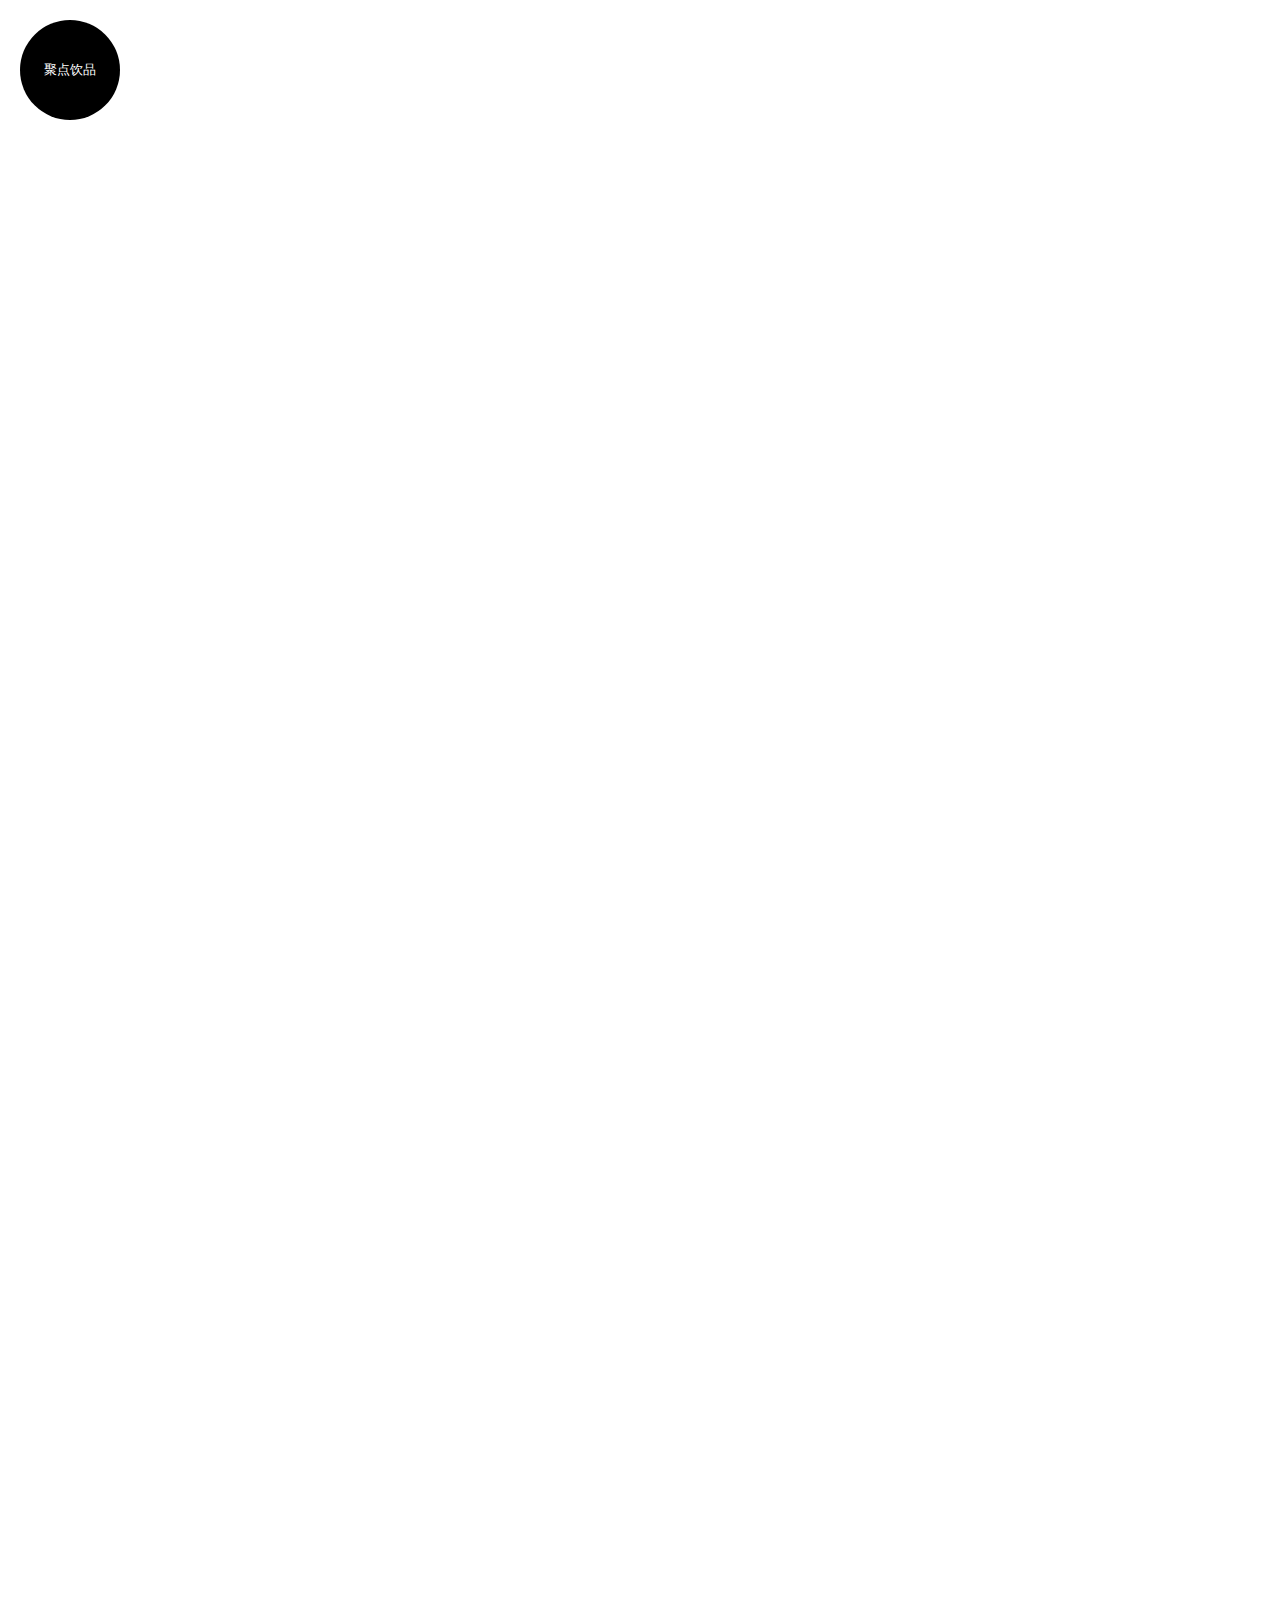
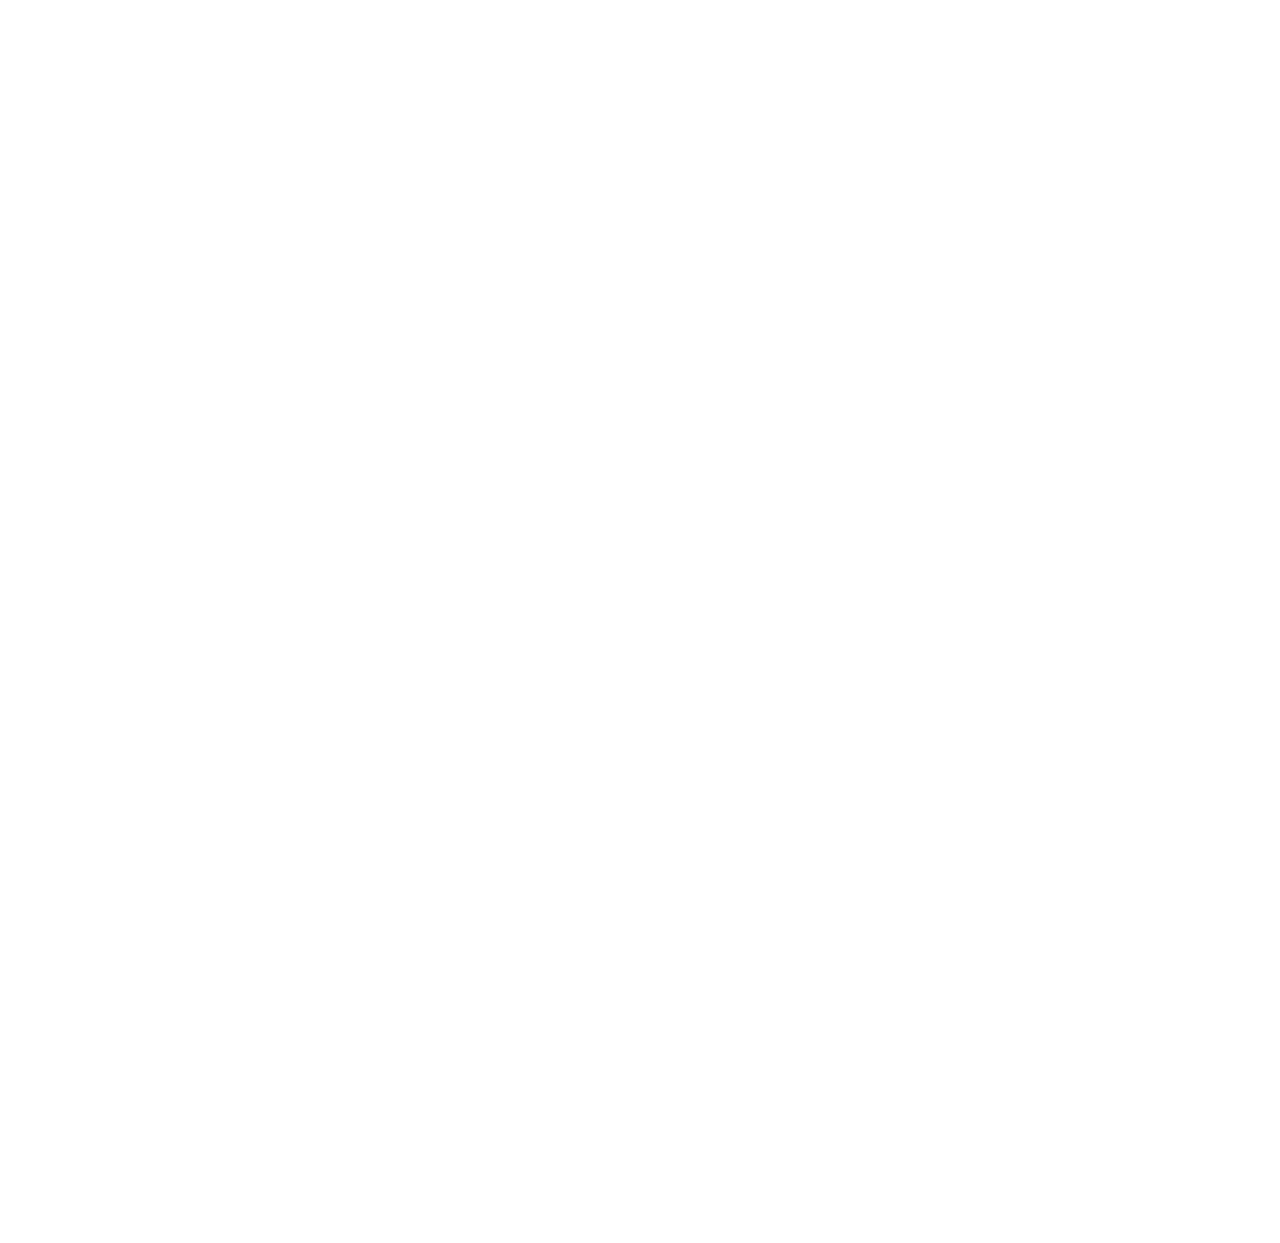
==== commit 32d4e3fa: "Add files via upload" ====
--- a/index.html
+++ b/index.html
@@ -1,355 +1,856 @@
-<!DOCTYPE html>
-<html style="font-size: 16px;">
-  <head>
-    <meta name="viewport" content="width=device-width, initial-scale=1.0">
-    <meta charset="utf-8">
-    <meta name="keywords" content="Ice Cream, Ice Cream &amp; Sorbetto, ​Strawberry cocktail, Ice Cream, Ice Cream, Ice Cream Menu, ​What do our users say?">
-    <meta name="description" content="">
-    <meta name="page_type" content="np-template-header-footer-from-plugin">
-    <title>I MISS MY COFFEE</title>
-    <link rel="stylesheet" href="nicepage.css" media="screen">
-<link rel="stylesheet" href="index.css" media="screen">
-    <script class="u-script" type="text/javascript" src="jquery.js" defer=""></script>
-    <script class="u-script" type="text/javascript" src="nicepage.js" defer=""></script>
-    <meta name="generator" content="Nicepage 3.1.3, nicepage.com">
-    <link id="u-theme-google-font" rel="stylesheet" href="https://fonts.googleapis.com/css?family=Roboto:100,100i,300,300i,400,400i,500,500i,700,700i,900,900i|Open+Sans:300,300i,400,400i,600,600i,700,700i,800,800i">
-    <link id="u-page-google-font" rel="stylesheet" href="https://fonts.googleapis.com/css?family=Montserrat:100,100i,200,200i,300,300i,400,400i,500,500i,600,600i,700,700i,800,800i,900,900i|Montserrat:100,100i,200,200i,300,300i,400,400i,500,500i,600,600i,700,700i,800,800i,900,900i|Open+Sans:300,300i,400,400i,600,600i,700,700i,800,800i">
-    
-    
-    
-    
-    
-    
-    
-    
-    
-    <script type="application/ld+json">{
-		"@context": "http://schema.org",
-		"@type": "Organization",
-		"name": "",
-		"url": "index.html",
-		"logo": "images/default-logo.png"
-}</script>
-    <meta property="og:title" content="index">
-    <meta property="og:type" content="website">
-    <meta name="theme-color" content="#478ac9">
-    <link rel="canonical" href="index.html">
-    <meta property="og:url" content="index.html">
-  </head>
-  <body class="u-body"><header class="u-clearfix u-header u-header" id="sec-c142"><div class="u-clearfix u-sheet u-valign-middle u-sheet-1">
-        <a href="https://qionghai6.com" class="u-image u-logo u-image-1">
-          <img src="images/default-logo.png" class="u-logo-image u-logo-image-1">
-        </a>
-        <nav class="u-menu u-menu-dropdown u-offcanvas u-menu-1">
-          <div class="menu-collapse" style="font-size: 1rem; letter-spacing: 0px;">
-            <a class="u-button-style u-custom-left-right-menu-spacing u-custom-padding-bottom u-custom-top-bottom-menu-spacing u-nav-link u-text-active-palette-1-base u-text-hover-palette-2-base" href="#">
-              <svg><use xmlns:xlink="http://www.w3.org/1999/xlink" xlink:href="#menu-hamburger"></use></svg>
-              <svg version="1.1" xmlns="http://www.w3.org/2000/svg" xmlns:xlink="http://www.w3.org/1999/xlink"><defs><symbol id="menu-hamburger" viewBox="0 0 16 16" style="width: 16px; height: 16px;"><rect y="1" width="16" height="2"></rect><rect y="7" width="16" height="2"></rect><rect y="13" width="16" height="2"></rect>
-</symbol>
-</defs></svg>
-            </a>
-          </div>
-          <div class="u-nav-container">
-            <ul class="u-nav u-unstyled u-nav-1"><li class="u-nav-item"><a class="u-button-style u-nav-link u-text-active-palette-1-base u-text-hover-palette-2-base" href="index.html" style="padding: 10px 20px;">Welcome</a>
-</li><li class="u-nav-item"><a class="u-button-style u-nav-link u-text-active-palette-1-base u-text-hover-palette-2-base" href="#" style="padding: 10px 20px;">Our story</a>
-</li></ul>
-          </div>
-          <div class="u-nav-container-collapse">
-            <div class="u-black u-container-style u-inner-container-layout u-opacity u-opacity-95 u-sidenav">
-              <div class="u-sidenav-overflow">
-                <div class="u-menu-close"></div>
-                <ul class="u-align-center u-nav u-popupmenu-items u-unstyled u-nav-2"><li class="u-nav-item"><a class="u-button-style u-nav-link" href="index.html">Welcome</a>
-</li><li class="u-nav-item"><a class="u-button-style u-nav-link" href="#">Our story</a>
-</li></ul>
-              </div>
-            </div>
-            <div class="u-black u-menu-overlay u-opacity u-opacity-70"></div>
-          </div>
-        </nav>
-      </div></header>
-    <section class="u-clearfix u-section-1" id="carousel_7aec">
-      <div class="u-clearfix u-sheet u-valign-middle-xs u-sheet-1">
-        <div class="u-expanded-width-md u-expanded-width-sm u-shape u-shape-svg u-text-palette-2-light-2 u-shape-1" data-animation-name="fadeIn" data-animation-duration="1000" data-animation-direction="Left">
-          <svg class="u-svg-link" preserveAspectRatio="none" viewBox="0 0 160 150" style=""><use xmlns:xlink="http://www.w3.org/1999/xlink" xlink:href="#svg-d816"></use></svg>
-          <svg class="u-svg-content" id="svg-d816"><path d="M121.1,18C110.7,1.5,89.8-4.6,72.6,3.7c-10.5,5-17.7,14.2-20.8,24.7C48.4,39.9,42.4,48,28.3,55.5
-	c-50.6,26.9-27.3,99.4,22,84.7c14.3-4.2,29.7-1.4,43.2,5.1c13.3,6.5,29.3,6.4,43.2-1.8c21-12.5,29.3-40.1,18.8-62.7
-	c-2.5-5.4-5.9-10.1-9.8-14c-9.4-9.3-16.4-21-18.8-34.2C125.9,27.6,124,22.6,121.1,18z"></path></svg>
-        </div>
-        <div class="u-image u-image-circle u-image-1" alt="" data-image-width="1000" data-image-height="1500" data-animation-name="fadeIn" data-animation-duration="1000" data-animation-direction="Right" data-animation-delay="250"></div>
-        <div class="u-align-center u-container-style u-expanded-width-sm u-expanded-width-xs u-group u-shape-rectangle u-group-1" data-animation-name="fadeIn" data-animation-duration="1000" data-animation-direction="Up" data-animation-delay="250">
-          <div class="u-container-layout u-valign-middle u-container-layout-1">
-            <h2 class="u-text u-text-body-alt-color u-text-default u-text-1">冰激凌</h2>
-            <h4 class="u-custom-font u-font-montserrat u-text u-text-body-alt-color u-text-default u-text-2"> 品味甜蜜时光</h4>
-            <p class="u-text u-text-body-alt-color u-text-3">有谁不爱吃冰激凌呢？毕竟，它是世上最美味的甜品之一</br>我对冰激凌没有免疫力，健身教练知道后一定会很生气</p>
-          </div>
-        </div>
-      </div>
-    </section>
-    <section class="u-clearfix u-white u-section-2" id="carousel_c53f">
-      <div class="u-clearfix u-sheet u-valign-middle u-sheet-1">
-        <h2 class="u-text u-text-default u-text-palette-2-base u-text-1" data-animation-name="fadeIn" data-animation-duration="1000" data-animation-direction="Left">雪糕 &amp; 果汁</h2>
-        <p class="u-text u-text-grey-50 u-text-2">我们的优质雪糕和果汁受到众多顾客的赞誉。 </p>
-        <div class="u-clearfix u-expanded-width u-layout-wrap u-layout-wrap-1">
-          <div class="u-layout">
-            <div class="u-layout-row">
-              <div class="u-size-21">
-                <div class="u-layout-col">
-                  <div class="u-container-style u-hidden-sm u-hidden-xs u-layout-cell u-left-cell u-size-20 u-size-30-md u-layout-cell-1">
-                    <div class="u-container-layout u-container-layout-1"></div>
-                  </div>
-                  <div class="u-container-style u-image u-layout-cell u-left-cell u-size-20 u-size-30-md u-image-1" data-image-width="626" data-image-height="688" data-animation-name="fadeIn" data-animation-duration="1000" data-animation-direction="Left" data-animation-delay="250">
-                    <div class="u-container-layout u-container-layout-2"></div>
-                  </div>
-                  <div class="u-container-style u-layout-cell u-left-cell u-size-20 u-size-60-md u-layout-cell-3">
-                    <div class="u-container-layout u-container-layout-3">
-                      <p class="u-text u-text-default u-text-3">它看起来很诱人，但我知道我不应该独享，我想和你一起分享。
-                      </p>
-                    </div>
-                  </div>
-                </div>
-              </div>
-              <div class="u-size-19">
-                <div class="u-layout-col">
-                  <div class="u-container-style u-image u-layout-cell u-size-60 u-image-2" data-image-width="687" data-image-height="1031" data-animation-name="bounceIn" data-animation-duration="1000" data-animation-direction="Up" data-animation-delay="250">
-                    <div class="u-container-layout u-container-layout-4"></div>
-                  </div>
-                </div>
-              </div>
-              <div class="u-size-20">
-                <div class="u-layout-col">
-                  <div class="u-container-style u-layout-cell u-right-cell u-size-20 u-size-30-md u-layout-cell-5">
-                    <div class="u-container-layout u-valign-bottom-lg u-valign-bottom-md u-valign-bottom-xl u-valign-top-sm u-valign-top-xs u-container-layout-5">
-                      <img class="u-expanded-width u-image u-image-3" src="images/-min.jpg" data-animation-name="bounceIn" data-animation-duration="1000" data-animation-direction="">
-                    </div>
-                  </div>
-                  <div class="u-container-style u-layout-cell u-palette-2-base u-right-cell u-size-20 u-size-30-md u-layout-cell-6">
-                    <div class="u-container-layout u-valign-middle u-container-layout-6"><span class="u-icon u-icon-circle u-icon-1"><svg class="u-svg-link" preserveAspectRatio="xMidYMin slice" viewBox="0 0 512 512" style=""><use xmlns:xlink="http://www.w3.org/1999/xlink" xlink:href="#svg-147f"></use></svg><svg xmlns="http://www.w3.org/2000/svg" xmlns:xlink="http://www.w3.org/1999/xlink" version="1.1" xml:space="preserve" class="u-svg-content" viewBox="0 0 512 512" id="svg-147f"><g><path d="m406 210c0-16.719-6.892-32.333-18.856-43.557 2.561-10.49 3.856-21.026 3.856-31.443 0-74.439-60.561-135-135-135s-135 60.561-135 135c0 10.65 1.236 21.185 3.683 31.439-11.856 11.18-18.683 26.792-18.683 43.561 0 29.398 21.259 53.908 49.206 59.009l86.735 233.22c2.184 5.874 7.791 9.771 14.059 9.771s11.875-3.897 14.059-9.771l86.735-233.22c27.948-5.101 49.206-29.611 49.206-59.009zm-219.731 56.469c9.619-3.463 18.097-9.321 24.731-16.846 11.003 12.481 27.092 20.377 45 20.377s33.997-7.896 45-20.377c4.03 4.571 8.733 8.535 13.968 11.711l-99.708 83.09zm69.731 187.499-29.652-79.732 85.938-71.615zm90-213.968c-16.542 0-30-13.458-30-30 0-8.284-6.716-15-15-15s-15 6.716-15 15c0 16.542-13.458 30-30 30s-30-13.458-30-30c0-8.284-6.716-15-15-15s-15 6.716-15 15c0 16.542-13.458 30-30 30s-30-13.458-30-30c0-10.347 5.176-19.8 13.846-25.286 5.789-3.663 8.36-10.783 6.248-17.301-3.38-10.427-5.094-21.333-5.094-32.413 0-57.897 47.103-105 105-105s105 47.103 105 105c0 10.661-1.782 21.567-5.299 32.413-2.112 6.517.459 13.637 6.248 17.3 8.798 5.568 14.051 15.021 14.051 25.287 0 16.542-13.458 30-30 30z"></path>
-</g></svg></span>
-                      <h3 class="u-custom-font u-text u-text-font u-text-4">我们有很多口味的冰激凌雪糕,蛋筒、杯子、圣代、奶昔...你想吃的我们都有</h3>
-                    </div>
-                  </div>
-                  <div class="u-container-style u-hidden-sm u-hidden-xs u-layout-cell u-right-cell u-size-20 u-size-60-md u-layout-cell-7">
-                    <div class="u-container-layout u-container-layout-7"></div>
-                  </div>
-                </div>
-              </div>
-            </div>
-          </div>
-        </div>
-      </div>
-    </section>
-    <section class="u-clearfix u-section-3" src="" id="carousel_9550">
-      <div class="u-clearfix u-sheet u-sheet-1">
-        <div class="u-clearfix u-expanded-width u-layout-wrap u-layout-wrap-1">
-          <div class="u-layout">
-            <div class="u-layout-row">
-              <div class="u-align-center u-container-style u-layout-cell u-left-cell u-size-27 u-layout-cell-1">
-                <div class="u-container-layout u-valign-middle-lg u-valign-middle-md u-valign-middle-sm u-valign-middle-xs u-container-layout-1">
-                  <h2 class="u-text u-text-palette-2-base u-text-1" data-animation-name="fadeIn" data-animation-duration="1000" data-animation-direction="Down" data-animation-delay="250"> 草莓苹果汁</h2>
-                  <div class="u-container-style u-expanded-width u-group u-group-1" data-animation-name="fadeIn" data-animation-duration="1000" data-animation-direction="Up" data-animation-delay="250">
-                    <div class="u-container-layout">
-                      <div class="u-palette-3-base u-shape u-shape-rectangle u-shape-1"></div>
-                      <p class="u-text u-text-2"> 苹果<br>草莓<br>牛奶<br>冰糖<br>
-                      </p>
-                    </div>
-                  </div>
-                </div>
-              </div>
-              <div class="u-align-center u-container-style u-image u-layout-cell u-right-cell u-shape-rectangle u-size-33 u-image-1" data-image-width="1000" data-image-height="1500" data-animation-name="fadeIn" data-animation-duration="1000" data-animation-direction="Right">
-                <div class="u-container-layout u-valign-middle u-container-layout-3"></div>
-              </div>
-            </div>
-          </div>
-        </div>
-      </div>
-    </section>
-    <section class="u-align-right u-clearfix u-image u-section-4" id="carousel_eaa7">
-      <div class="u-clearfix u-sheet u-sheet-1">
-        <h2 class="u-custom-font u-heading-font u-text u-text-body-alt-color u-text-1" data-animation-name="fadeIn" data-animation-duration="1000" data-animation-direction="Right">香浓咖啡</h2>
-        <h3 class="u-text u-text-body-alt-color u-text-2" data-animation-name="fadeIn" data-animation-duration="1000" data-animation-direction="Left" data-animation-delay="250">现磨·风味</h3>
-      </div>
-    </section>
-    <section class="u-align-center u-clearfix u-section-5" id="sec-0733">
-      <div class="u-clearfix u-sheet u-valign-middle-md u-valign-middle-sm u-valign-middle-xs u-sheet-1">
-        <div class="u-image u-image-circle u-image-1" data-image-width="1096" data-image-height="1080" data-animation-name="fadeIn" data-animation-duration="1000" data-animation-direction="Up"></div>
-        <div class="u-palette-2-base u-shape u-shape-circle u-shape-1" data-animation-name="rollIn" data-animation-duration="1000" data-animation-direction="" data-animation-delay="500"></div>
-        <div class="u-align-center u-container-style u-group u-palette-2-light-3 u-group-1" data-animation-name="fadeIn" data-animation-duration="1000" data-animation-direction="Right" data-animation-delay="250">
-          <div class="u-container-layout u-valign-middle u-container-layout-1">
-            <h2 class="u-text u-text-default u-text-palette-2-base u-text-1">聚点咖啡</h2>
-            <p class="u-text u-text-2">一个夏日炎炎的午后，你坐在咖啡馆里一边喝咖啡一边读书，不时看向人来人往的人群，不时低头沉思，这真是一幅绝美的画卷。</p>
-            <a href="https://qionghai6.com" class="u-border-none u-btn u-btn-round u-button-style u-color-scheme-summer-time u-color-style-multicolor-1 u-palette-2-base u-radius-50 u-text-active-palette-2-light-2 u-text-body-alt-color u-text-hover-palette-2-light-2 u-btn-1">现磨咖啡+炼乳</a>
-            <p class="u-text u-text-default u-text-3">没有你的咖啡放再多的糖也不甜
-            </p>
-          </div>
-        </div>
-        <div class="u-palette-2-light-2 u-shape u-shape-circle u-shape-2" data-animation-name="bounceIn" data-animation-duration="1000" data-animation-direction="" data-animation-delay="500"></div>
-      </div>
-    </section>
-    <section class="u-align-center u-clearfix u-valign-middle u-section-6" id="carousel_f4a7">
-      <h2 class="u-text u-text-default u-text-palette-2-base u-text-1" data-animation-name="fadeIn" data-animation-duration="1000" data-animation-direction="Left">产品精选</h2>
-      <div class="u-expanded-width u-gallery u-layout-grid u-lightbox u-no-transition u-show-text-on-hover u-gallery-1">
-        <div class="u-gallery-inner u-gallery-inner-1">
-          <div class="u-effect-fade u-effect-hover-zoom u-gallery-item">
-            <div class="u-back-slide" data-image-width="626" data-image-height="939">
-              <img class="u-back-image u-expanded u-back-image-1" src="images/delicious-ice-cream_144627-19508.jpg">
-            </div>
-            <div class="u-over-slide u-over-slide-1">
-              <h3 class="u-gallery-heading"></h3>
-              <p class="u-gallery-text"></p>
-            </div>
-          </div>
-          <div class="u-effect-fade u-effect-hover-zoom u-gallery-item">
-            <div class="u-back-slide" data-image-width="626" data-image-height="417">
-              <img class="u-back-image u-expanded u-back-image-2" src="images/classic-shtrudel-dessert-with-ice-cream-white-plate_93675-135010.jpg">
-            </div>
-            <div class="u-over-slide u-over-slide-2">
-              <h3 class="u-gallery-heading"></h3>
-              <p class="u-gallery-text"></p>
-            </div>
-          </div>
-          <div class="u-effect-fade u-effect-hover-zoom u-gallery-item">
-            <div class="u-back-slide" data-image-width="626" data-image-height="939">
-              <img class="u-back-image u-expanded" src="images/delicious-ice-cream_144627-19519.jpg">
-            </div>
-            <div class="u-over-slide u-over-slide-3">
-              <h3 class="u-gallery-heading"></h3>
-              <p class="u-gallery-text"></p>
-            </div>
-          </div>
-          <div class="u-effect-fade u-effect-hover-zoom u-gallery-item">
-            <div class="u-back-slide" data-image-width="626" data-image-height="939">
-              <img class="u-back-image u-expanded" src="images/ice-cream_144627-38658.jpg">
-            </div>
-            <div class="u-over-slide u-over-slide-4">
-              <h3 class="u-gallery-heading"></h3>
-              <p class="u-gallery-text"></p>
-            </div>
-          </div>
-          <div class="u-effect-fade u-effect-hover-zoom u-gallery-item u-gallery-item-5">
-            <div class="u-back-slide" data-image-width="626" data-image-height="417">
-              <img class="u-back-image u-expanded" src="images/ice-cream_144627-38642.jpg">
-            </div>
-            <div class="u-over-slide u-over-slide-5">
-              <h3 class="u-gallery-heading"></h3>
-              <p class="u-gallery-text"></p>
-            </div>
-          </div>
-          <div class="u-effect-fade u-effect-hover-zoom u-gallery-item u-gallery-item-6">
-            <div class="u-back-slide" data-image-width="800" data-image-height="533">
-              <img class="u-back-image u-expanded u-back-image-6" src="images/sdfdfdf.jpg">
-            </div>
-            <div class="u-over-slide u-over-slide-6">
-              <h3 class="u-gallery-heading"></h3>
-              <p class="u-gallery-text"></p>
-            </div>
-          </div>
-          <div class="u-effect-fade u-effect-hover-zoom u-gallery-item">
-            <div class="u-back-slide" data-image-width="626" data-image-height="395">
-              <img class="u-back-image u-expanded" src="images/delicious-ice-cream_144627-19503.jpg">
-            </div>
-            <div class="u-over-slide u-over-slide-7">
-              <h3 class="u-gallery-heading"></h3>
-              <p class="u-gallery-text"></p>
-            </div>
-          </div>
-          <div class="u-effect-fade u-effect-hover-zoom u-gallery-item">
-            <div class="u-back-slide" data-image-width="626" data-image-height="417">
-              <img class="u-back-image u-expanded" src="images/ice-cream-with-desert_144627-7390.jpg">
-            </div>
-            <div class="u-over-slide u-over-slide-8">
-              <h3 class="u-gallery-heading"></h3>
-              <p class="u-gallery-text"></p>
-            </div>
-          </div>
-        </div>
-      </div>
-      <p class="u-text u-text-default u-text-2">和小伙伴一起来感受热情、甜蜜、精致、极简的风格......让味蕾和心灵开启美好的体验。
-      </p>
-    </section>
-    <section class="u-align-center u-clearfix u-section-7" id="carousel_ad43">
-      <div class="u-clearfix u-sheet u-valign-middle u-sheet-1">
-        <h2 class="u-text u-text-default u-text-palette-2-base u-text-1" data-animation-name="fadeIn" data-animation-duration="1000" data-animation-direction="Left"> 小伙伴们是怎么说的?<br>
-        </h2>
-        <div class="u-expanded-width u-palette-2-light-2 u-shape u-shape-rectangle u-shape-1" data-animation-name="fadeIn" data-animation-duration="1000" data-animation-direction="Up" data-animation-delay="250"></div>
-        <div class="u-list u-list-1">
-          <div class="u-repeater u-repeater-1">
-            <div class="u-align-center u-container-style u-list-item u-radius-20 u-repeater-item u-shape-round u-white u-list-item-1" data-animation-name="fadeIn" data-animation-duration="1000" data-animation-direction="Up">
-              <div class="u-container-layout u-similar-container u-valign-top u-container-layout-1">
-                <p class="u-text u-text-grey-50 u-text-2">这里的炼乳咖啡味道果然不错，我三刀流剑士也觉得非常biu~biu~biu~</p>
-                <div alt="" class="u-border-7 u-border-palette-2-light-2 u-image u-image-circle u-image-1" data-image-width="206" data-image-height="206" data-animation-name="bounceIn" data-animation-duration="1000" data-animation-direction="" data-animation-delay="500"></div>
-                <h5 class="u-text u-text-default u-text-3">索隆</h5>
-                <h6 class="u-text u-text-default u-text-grey-50 u-text-4">三刀流剑士</h6>
-              </div>
-            </div>
-            <div class="u-align-center u-container-style u-list-item u-radius-20 u-repeater-item u-shape-round u-white u-list-item-2" data-animation-name="fadeIn" data-animation-duration="1000" data-animation-direction="Up">
-              <div class="u-container-layout u-similar-container u-valign-top u-container-layout-2">
-                <p class="u-text u-text-grey-50 u-text-5">光是想想能坐在这里自由自在，无拘无束的喝咖啡心情就很愉悦，海贼王的生活也不过如此嘛</p>
-                <div alt="" class="u-border-7 u-border-palette-2-light-2 u-image u-image-circle u-image-2" data-image-width="206" data-image-height="206" data-animation-name="bounceIn" data-animation-duration="1000" data-animation-direction="" data-animation-delay="500"></div>
-                <h5 class="u-text u-text-default u-text-6">蒙奇·D·路飞</h5>
-                <h6 class="u-text u-text-default u-text-grey-50 u-text-7">海贼王</h6>
-              </div>
-            </div>
-            <div class="u-align-center u-container-style u-list-item u-radius-20 u-repeater-item u-shape-round u-white u-list-item-3" data-animation-name="fadeIn" data-animation-duration="1000" data-animation-direction="Up">
-              <div class="u-container-layout u-similar-container u-valign-top u-container-layout-3">
-                <p class="u-text u-text-grey-50 u-text-8">这里的奶茶果汁点心超赞，又好吃，甜的、酸的、热的....好多啊，我要带回去给我妈妈尝尝！</p>
-                <div alt="" class="u-border-7 u-border-palette-2-light-2 u-image u-image-circle u-image-3" data-image-width="626" data-image-height="417" data-animation-name="bounceIn" data-animation-duration="1000" data-animation-direction="" data-animation-delay="500"></div>
-                <h5 class="u-text u-text-default u-text-9">娜美</h5>
-                <h6 class="u-text u-text-default u-text-grey-50 u-text-10">天才航海士</h6>
-              </div>
-            </div>
-          </div>
-        </div>
-        <p class="u-text u-text-default u-text-11">喝完咖啡、吃完点心，让我们一起踏上征途，我们的目标是星辰大海!
-        </p>
-      </div>
-    </section>
-    <section class="u-align-center u-clearfix u-valign-top-md u-white u-section-8" id="carousel_840f">
-      <div class="u-expanded-width u-palette-2-light-2 u-shape u-shape-rectangle u-shape-1" data-animation-name="fadeIn" data-animation-duration="1000" data-animation-direction="Up"></div>
-      <div class="u-container-style u-group u-group-1">
-        <div class="u-container-layout u-valign-bottom-xs u-valign-middle-lg u-valign-middle-xl u-valign-top-sm u-container-layout-1">
-          <img src="images/ice-cream-with-fresh-berries_144627-32252.jpg" class="u-align-left u-expanded-width-sm u-expanded-width-xs u-image u-image-1" data-image-width="626" data-image-height="939" data-animation-name="fadeIn" data-animation-duration="1000" data-animation-direction="Right" data-animation-delay="250">
-          <div class="u-align-center u-container-style u-group u-white u-group-2" data-animation-name="fadeIn" data-animation-duration="1000" data-animation-direction="Left" data-animation-delay="500">
-            <div class="u-container-layout u-valign-middle u-container-layout-2">
-              <h3 class="u-text u-text-default u-text-1">联系我们</h3>
-              <div class="u-expanded-width-md u-expanded-width-sm u-expanded-width-xs u-form u-form-1">
-                <form action="#" method="POST" class="u-clearfix u-form-spacing-10 u-form-vertical u-inner-form" style="padding: 10px" source="custom" name="form">
-                  <div class="u-form-group u-form-name u-form-group-1">
-                    <label for="name-5a14" class="u-form-control-hidden u-label" wfd-invisible="true">姓名</label>
-                    <input type="text" placeholder="姓名" id="name-5a14" name="name" class="u-border-2 u-border-black u-border-no-left u-border-no-right u-border-no-top u-input u-input-rectangle u-white" required="">
-                  </div>
-                  <div class="u-form-email u-form-group u-form-group-2">
-                    <label for="email-5a14" class="u-form-control-hidden u-label" wfd-invisible="true">邮箱</label>
-                    <input type="email" placeholder="邮箱" id="email-5a14" name="email" class="u-border-2 u-border-black u-border-no-left u-border-no-right u-border-no-top u-input u-input-rectangle u-white" required="">
-                  </div>
-                  <div class="u-form-group u-form-message u-form-group-3">
-                    <label for="message-5a14" class="u-form-control-hidden u-label" wfd-invisible="true">内容</label>
-                    <textarea placeholder="内容" rows="4" cols="50" id="message-5a14" name="message" class="u-border-2 u-border-black u-border-no-left u-border-no-right u-border-no-top u-input u-input-rectangle u-white" required=""></textarea>
-                  </div>
-                  <div class="u-align-center u-form-group u-form-submit u-form-group-4">
-                    <a href="#" class="u-active-black u-border-none u-btn u-btn-submit u-button-style u-hover-black u-palette-2-base u-btn-1">提交</a>
-                    <input type="submit" value="submit" class="u-form-control-hidden" wfd-invisible="true">
-                  </div>
-                  <div class="u-form-send-message u-form-send-success" wfd-invisible="true"> Thank you! Your message has been sent. </div>
-                  <div class="u-form-send-error u-form-send-message" wfd-invisible="true"> Unable to send your message. Please fix errors then try again. </div>
-                  <input type="hidden" value="" name="recaptchaResponse" wfd-invisible="true">
-                </form>
-              </div>
-            </div>
-          </div>
-        </div>
-      </div>
-    </section>
-    
-    
-    <footer class="u-align-center u-clearfix u-footer u-grey-80 u-footer" id="sec-3482"><div class="u-clearfix u-sheet u-sheet-1">
-        <p class="u-small-text u-text u-text-variant u-text-1">I Miss MY Cake and Coffee.</p>
-      </div></footer>
-    <section class="u-backlink u-clearfix u-grey-80">
-      <p class="u-text">
-        <span>Any message you leave in Kingatthu@WeChat App,
-
-I'll reply you as soon as I can.</span>
-      </p>
-    </section>
-  </body>
-</html>+<!DOCTYPE HTML>
+<!--
+	Aesthetic by gettemplates.co
+	Twitter: http://twitter.com/gettemplateco
+	URL: http://gettemplates.co
+-->
+<html>
+	<head>
+	<meta charset="utf-8">
+	<meta http-equiv="X-UA-Compatible" content="IE=edge">
+	<title>聚点饮品-社区生活品牌，请你热爱生活！</title>
+	<meta name="viewport" content="width=device-width, initial-scale=1">
+	<meta name="description" content="Free HTML5 Website Template by gettemplates.co" />
+	<meta name="keywords" content="free website templates, free html5, free template, free bootstrap, free website template, html5, css3, mobile first, responsive" />
+	<meta name="author" content="gettemplates.co" />
+
+  	<!-- Facebook and Twitter integration -->
+	<meta property="og:title" content=""/>
+	<meta property="og:image" content=""/>
+	<meta property="og:url" content=""/>
+	<meta property="og:site_name" content=""/>
+	<meta property="og:description" content=""/>
+	<meta name="twitter:title" content="" />
+	<meta name="twitter:image" content="" />
+	<meta name="twitter:url" content="" />
+	<meta name="twitter:card" content="" />
+
+	<!-- Place favicon.ico and apple-touch-icon.png in the root directory -->
+	<link rel="shortcut icon" href="favicon.ico">
+	<link href='https://fonts.googleapis.com/css?family=Varela+Round' rel='stylesheet' type='text/css'>
+	<!-- <link href="https://fonts.googleapis.com/css?family=Bungee+Shade" rel="stylesheet"> -->
+	
+	<!-- Animate.css -->
+	<link rel="stylesheet" href="css/animate.css">
+	<!-- Icomoon Icon Fonts-->
+	<link rel="stylesheet" href="css/icomoon.css">
+	<!-- Bootstrap  -->
+	<link rel="stylesheet" href="css/bootstrap.css">
+	<!-- Theme style  -->
+	<link rel="stylesheet" href="css/style.css">
+	<!-- Magnific Popup -->
+	<link rel="stylesheet" href="css/magnific-popup.css">
+	
+
+	<!-- Modernizr JS -->
+	<script src="js/modernizr-2.6.2.min.js"></script>
+	<!-- FOR IE9 below -->
+	<!--[if lt IE 9]>
+	<script src="js/respond.min.js"></script>
+	<![endif]-->
+
+	</head>
+	<body>
+	
+
+	<div id="fh5co-page">
+	
+	<div class="aside-toggle btn-circle">
+		<a href="#"><span></span><em>聚点饮品</em></a>
+	</div>
+
+	
+
+	<div id="fh5co-aside">
+		<div class="image-bg"></div>
+		<div class="overlay"></div> 
+		<div class="row">
+			<div class="col-md-12">
+				<div id="fh5co-aside-inner">
+					<div class="row" id="fh5co-bio">
+						<div class="col-md-12">
+							<h2>我们的故事</h2>
+						</div>
+						<div class="col-md-6">
+							<p> 聚点饮品，是社区生活饮品店，位于海口市琼山区国兴工商学院附近，创立于2022年，以“服务社区生活，提供优质饮品”为使命。 </p>
+							<p>聚点饮品要打造的是一种社区生活方式。在产品与社区之间始终把自己当作一个参与者，用天然的茶叶、新鲜的果蔬、纯粹的方式、温暖的作品、舒服的环境呈现美好的生活体验。</p>
+						</div>
+						<div class="col-md-6">
+							<p> 聚点饮品精心研发社区喜爱的饮品，满足顾客的茶饮需求。</p>
+							<p> 聚点饮品相信“顾客不喜欢的饮品，放再多的糖也不甜”。</p>
+							<p>聚点大事件：2022年06月，聚点饮品首店（国兴工商学院店）开业；</p>
+						</div>
+						<div class="col-md-12 fh5co-social">
+							<a href="#"><i class="icon-envelope"></i></a>
+							<a href="#"><i class="icon-twitter"></i></a>
+							<a href="#"><i class="icon-linkedin"></i></a>
+							<a href="#"><i class="icon-instagram"></i></a>
+							<a href="#"><i class="icon-google-plus"></i></a>
+						</div>
+<div class="col-md-12" style="margin-top: 40px;">
+	<img src="images/left-coffee.jpg" alt="" class="img-responsive">
+</div>
+					</div>
+				</div>
+			</div>
+		</div>
+	</div>
+	<div class="container-fluid" id="fh5co-image-grid">
+		
+
+		<div class="grid">
+		  <div class="grid-sizer"></div>
+
+		  <div class="grid-item item animate-box" data-animate-effect="fadeIn">
+		  		<a href="single.html">
+					<div class="img-wrap">
+						<img src="images/img_1_百香果绿茶.jpg" alt="" class="img-responsive">
+					</div>
+					<div class="text-wrap">
+						<div class="text-inner">
+							<div>
+								<h2>百香果绿茶</h2>
+								<span>聚点饮品01</span>
+							</div>
+						</div>
+					</div>
+				</a>
+		  </div>
+		  <div class="grid-item item animate-box" data-animate-effect="fadeIn">
+		    <a href="single.html">
+					<div class="img-wrap">
+						<img src="images/img_2_百香果双响炮.jpg" alt="" class="img-responsive">
+					</div>
+					<div class="text-wrap">
+						<div class="text-inner">
+							<div>
+								<h2>百香果双响炮</h2>
+								<span>聚点饮品02</span>
+							</div>
+						</div>
+					</div>
+				</a>
+		  </div>
+		  <div class="grid-item item animate-box" data-animate-effect="fadeIn">
+		    <a href="single.html">
+					<div class="img-wrap">
+						<img src="images/img_3_百香果益菌多.jpg" alt="" class="img-responsive">
+					</div>
+					<div class="text-wrap">
+						<div class="text-inner">
+							<div>
+								<h2>百香果益菌多</h2>
+								<span>聚点饮品03</span>
+							</div>
+						</div>
+					</div>
+				</a>
+		  </div>
+		  <div class="grid-item item animate-box" data-animate-effect="fadeIn">
+		    <a href="single.html">
+					<div class="img-wrap">
+						<img src="images/img_4_百香火龙果茶.jpg" alt="" class="img-responsive">
+					</div>
+					<div class="text-wrap">
+						<div class="text-inner">
+							<div>
+								<h2>百香火龙果茶</h2>
+								<span>聚点饮品04</span>
+							</div>
+						</div>
+					</div>
+				</a>
+		  </div>
+		  <div class="grid-item item animate-box" data-animate-effect="fadeIn">
+		    <a href="single.html">
+					<div class="img-wrap">
+						<img src="images/img_5_波霸烤奶.jpg" alt="" class="img-responsive">
+					</div>
+					<div class="text-wrap">
+						<div class="text-inner">
+							<div>
+								<h2>波霸烤奶</h2>
+								<span>聚点饮品05</span>
+							</div>
+						</div>
+					</div>
+				</a>
+		  </div>
+		  <div class="grid-item item animate-box" data-animate-effect="fadeIn">
+		    <a href="single.html">
+					<div class="img-wrap">
+						<img src="images/img_6_波霸珍珠奶茶.jpg" alt="" class="img-responsive">
+					</div>
+					<div class="text-wrap">
+						<div class="text-inner">
+							<div>
+								<h2>波霸珍珠奶茶</h2>
+								<span>聚点饮品06</span>
+							</div>
+						</div>
+					</div>
+				</a>
+		  </div>
+		  <div class="grid-item item animate-box" data-animate-effect="fadeIn">
+		    <a href="single.html">
+					<div class="img-wrap">
+						<img src="images/img_7_布丁奶茶+泷珠奶茶.jpg" alt="" class="img-responsive">
+					</div>
+					<div class="text-wrap">
+						<div class="text-inner">
+							<div>
+								<h2>奶茶双拼：布丁奶茶+泷珠奶茶</h2>
+								<span>聚点饮品07</span>
+							</div>
+						</div>
+					</div>
+				</a>
+		  </div>
+		  <div class="grid-item item animate-box" data-animate-effect="fadeIn">
+		    <a href="single.html">
+					<div class="img-wrap">
+						<img src="images/img_8_布丁奶茶+泷珠奶绿.jpg" alt="" class="img-responsive">
+					</div>
+					<div class="text-wrap">
+						<div class="text-inner">
+							<div>
+								<h2>奶茶双拼：布丁奶茶+泷珠奶绿</h2>
+								<span>聚点饮品08</span>
+							</div>
+						</div>
+					</div>
+				</a>
+		  </div>
+		  <div class="grid-item item animate-box" data-animate-effect="fadeIn">
+		    <a href="single.html">
+					<div class="img-wrap">
+						<img src="images/img_9_布丁奶茶+原味奶茶.jpg" alt="" class="img-responsive">
+					</div>
+					<div class="text-wrap">
+						<div class="text-inner">
+							<div>
+								<h2>奶茶双拼：布丁奶茶+原味奶茶</h2>
+								<span>聚点饮品09</span>
+							</div>
+						</div>
+					</div>
+				</a>
+		  </div>
+		  <div class="grid-item item animate-box" data-animate-effect="fadeIn">
+		    <a href="single.html">
+					<div class="img-wrap">
+						<img src="images/img_10_脆啵啵烤奶.jpg" alt="" class="img-responsive">
+					</div>
+					<div class="text-wrap">
+						<div class="text-inner">
+							<div>
+								<h2>脆啵啵烤奶</h2>
+								<span>聚点饮品10</span>
+							</div>
+						</div>
+					</div>
+				</a>
+		  </div>
+		  <div class="grid-item item animate-box" data-animate-effect="fadeIn">
+		    <a href="single.html">
+					<div class="img-wrap">
+						<img src="images/img_11_脆啵啵奶茶.jpg" alt="" class="img-responsive">
+					</div>
+					<div class="text-wrap">
+						<div class="text-inner">
+							<div>
+								<h2>脆啵啵奶茶</h2>
+								<span>聚点饮品11</span>
+							</div>
+						</div>
+					</div>
+				</a>
+		  </div>
+		  <div class="grid-item item animate-box" data-animate-effect="fadeIn">
+		    <a href="single.html">
+					<div class="img-wrap">
+						<img src="images/img_12_蜂蜜柚子茶.jpg" alt="" class="img-responsive">
+					</div>
+					<div class="text-wrap">
+						<div class="text-inner">
+							<div>
+								<h2>蜂蜜柚子茶</h2>
+								<span>聚点饮品12</span>
+							</div>
+						</div>
+					</div>
+				</a>
+		  </div>
+		  <div class="grid-item item animate-box" data-animate-effect="fadeIn">
+		    <a href="single.html">
+					<div class="img-wrap">
+						<img src="images/img_13_红豆烤奶.jpg" alt="" class="img-responsive">
+					</div>
+					<div class="text-wrap">
+						<div class="text-inner">
+							<div>
+								<h2>红豆烤奶</h2>
+								<span>聚点饮品13</span>
+							</div>
+						</div>
+					</div>
+				</a>
+		  </div>
+		  <div class="grid-item item animate-box" data-animate-effect="fadeIn">
+		    <a href="single.html">
+					<div class="img-wrap">
+						<img src="images/img_14_红豆奶茶.jpg" alt="" class="img-responsive">
+					</div>
+					<div class="text-wrap">
+						<div class="text-inner">
+							<div>
+								<h2>红豆奶茶</h2>
+								<span>聚点饮品14</span>
+							</div>
+						</div>
+					</div>
+				</a>
+		  </div>
+		  <div class="grid-item item animate-box" data-animate-effect="fadeIn">
+		    <a href="single.html">
+					<div class="img-wrap">
+						<img src="images/img_15_鸡蛋布丁奶茶.jpg" alt="" class="img-responsive">
+					</div>
+					<div class="text-wrap">
+						<div class="text-inner">
+							<div>
+								<h2>鸡蛋布丁奶茶</h2>
+								<span>聚点饮品15</span>
+							</div>
+						</div>
+					</div>
+				</a>
+		  </div>
+		  <div class="grid-item item animate-box" data-animate-effect="fadeIn">
+		  		<a href="#">
+					<div class="img-wrap">
+						<img src="images/img_16_金桔柠檬茶.jpg" alt="" class="img-responsive">
+					</div>
+					<div class="text-wrap">
+						<div class="text-inner">
+							<div>
+								<h2>金桔柠檬茶</h2>
+								<span>聚点饮品16</span>
+							</div>
+						</div>
+					</div>
+				</a>
+		  </div>
+		  <div class="grid-item item animate-box" data-animate-effect="fadeIn">
+		    <a href="single.html">
+					<div class="img-wrap">
+						<img src="images/img_17_经典冰咖啡.jpg" alt="" class="img-responsive">
+					</div>
+					<div class="text-wrap">
+						<div class="text-inner">
+							<div>
+								<h2>经典冰咖啡</h2>
+								<span>聚点饮品17</span>
+							</div>
+						</div>
+					</div>
+				</a>
+		  </div>
+		  <div class="grid-item item animate-box" data-animate-effect="fadeIn">
+		    <a href="single.html">
+					<div class="img-wrap">
+						<img src="images/img_18_烤奶三兄弟.jpg" alt="" class="img-responsive">
+					</div>
+					<div class="text-wrap">
+						<div class="text-inner">
+							<div>
+								<h2>烤奶三兄弟</h2>
+								<span>聚点饮品18</span>
+							</div>
+						</div>
+					</div>
+				</a>
+		  </div>
+		  <div class="grid-item item animate-box" data-animate-effect="fadeIn">
+		    <a href="single.html">
+					<div class="img-wrap">
+						<img src="images/img_19_老盐芭乐汁.jpg" alt="" class="img-responsive">
+					</div>
+					<div class="text-wrap">
+						<div class="text-inner">
+							<div>
+								<h2>老盐芭乐汁</h2>
+								<span>聚点饮品19</span>
+							</div>
+						</div>
+					</div>
+				</a>
+		  </div>
+		  <div class="grid-item item animate-box" data-animate-effect="fadeIn">
+		    <a href="single.html">
+					<div class="img-wrap">
+						<img src="images/img_20_老盐百香果汁.jpg" alt="" class="img-responsive">
+					</div>
+					<div class="text-wrap">
+						<div class="text-inner">
+							<div>
+								<h2>老盐百香果汁</h2>
+								<span>聚点饮品20</span>
+							</div>
+						</div>
+					</div>
+				</a>
+		  </div>
+		  <div class="grid-item item animate-box" data-animate-effect="fadeIn">
+		    <a href="single.html">
+					<div class="img-wrap">
+						<img src="images/img_21_老盐菠萝汁.jpg" alt="" class="img-responsive">
+					</div>
+					<div class="text-wrap">
+						<div class="text-inner">
+							<div>
+								<h2>老盐菠萝汁</h2>
+								<span>聚点饮品21</span>
+							</div>
+						</div>
+					</div>
+				</a>
+		  </div>
+		  <div class="grid-item item animate-box" data-animate-effect="fadeIn">
+		    <a href="single.html">
+					<div class="img-wrap">
+						<img src="images/img_22_老盐黄皮茶.jpg" alt="" class="img-responsive">
+					</div>
+					<div class="text-wrap">
+						<div class="text-inner">
+							<div>
+								<h2>老盐黄皮茶</h2>
+								<span>聚点饮品22</span>
+							</div>
+						</div>
+					</div>
+				</a>
+		  </div>
+		  <div class="grid-item item animate-box" data-animate-effect="fadeIn">
+		    <a href="single.html">
+					<div class="img-wrap">
+						<img src="images/img_23_老盐金桔柠檬茶.jpg" alt="" class="img-responsive">
+					</div>
+					<div class="text-wrap">
+						<div class="text-inner">
+							<div>
+								<h2>老盐金桔柠檬茶</h2>
+								<span>聚点饮品23</span>
+							</div>
+						</div>
+					</div>
+				</a>
+		  </div>
+		  <div class="grid-item item animate-box" data-animate-effect="fadeIn">
+		    <a href="single.html">
+					<div class="img-wrap">
+						<img src="images/img_24_老盐芒果肉汁.jpg" alt="" class="img-responsive">
+					</div>
+					<div class="text-wrap">
+						<div class="text-inner">
+							<div>
+								<h2>老盐芒果肉汁</h2>
+								<span>聚点饮品24</span>
+							</div>
+						</div>
+					</div>
+				</a>
+		  </div>
+		  <div class="grid-item item animate-box" data-animate-effect="fadeIn">
+		    <a href="single.html">
+					<div class="img-wrap">
+						<img src="images/img_25_老盐柠檬汁.jpg" alt="" class="img-responsive">
+					</div>
+					<div class="text-wrap">
+						<div class="text-inner">
+							<div>
+								<h2>老盐柠檬汁</h2>
+								<span>聚点饮品25</span>
+							</div>
+						</div>
+					</div>
+				</a>
+		  </div>
+		  <div class="grid-item item animate-box" data-animate-effect="fadeIn">
+		    <a href="single.html">
+					<div class="img-wrap">
+						<img src="images/img_26_老盐葡萄汁.jpg" alt="" class="img-responsive">
+					</div>
+					<div class="text-wrap">
+						<div class="text-inner">
+							<div>
+								<h2>老盐葡萄汁</h2>
+								<span>聚点饮品26</span>
+							</div>
+						</div>
+					</div>
+				</a>
+		  </div>
+		  <div class="grid-item item animate-box" data-animate-effect="fadeIn">
+		    <a href="single.html">
+					<div class="img-wrap">
+						<img src="images/img_27_老盐西瓜汁.jpg" alt="" class="img-responsive">
+					</div>
+					<div class="text-wrap">
+						<div class="text-inner">
+							<div>
+								<h2>老盐西瓜汁</h2>
+								<span>聚点饮品27</span>
+							</div>
+						</div>
+					</div>
+				</a>
+		  </div>
+		  <div class="grid-item item animate-box" data-animate-effect="fadeIn">
+		    <a href="single.html">
+					<div class="img-wrap">
+						<img src="images/img_28_泷珠奶茶.jpg" alt="" class="img-responsive">
+					</div>
+					<div class="text-wrap">
+						<div class="text-inner">
+							<div>
+								<h2>泷珠奶茶</h2>
+								<span>聚点饮品28</span>
+							</div>
+						</div>
+					</div>
+				</a>
+		  </div>
+		  <div class="grid-item item animate-box" data-animate-effect="fadeIn">
+		    <a href="single.html">
+					<div class="img-wrap">
+						<img src="images/img_29_泷珠奶绿茶.jpg" alt="" class="img-responsive">
+					</div>
+					<div class="text-wrap">
+						<div class="text-inner">
+							<div>
+								<h2>泷珠奶绿茶</h2>
+								<span>聚点饮品29</span>
+							</div>
+						</div>
+					</div>
+				</a>
+		  </div>
+		  <div class="grid-item item animate-box" data-animate-effect="fadeIn">
+		    <a href="single.html">
+					<div class="img-wrap">
+						<img src="images/img_30_满杯鲜橙汁.jpg" alt="" class="img-responsive">
+					</div>
+					<div class="text-wrap">
+						<div class="text-inner">
+							<div>
+								<h2>满杯鲜橙汁</h2>
+								<span>聚点饮品30</span>
+							</div>
+						</div>
+					</div>
+				</a>
+		  </div>
+		   <div class="grid-item item animate-box" data-animate-effect="fadeIn">
+		    <a href="single.html">
+					<div class="img-wrap">
+						<img src="images/img_31_芒果益菌多.jpg" alt="" class="img-responsive">
+					</div>
+					<div class="text-wrap">
+						<div class="text-inner">
+							<div>
+								<h2>芒果益菌多</h2>
+								<span>聚点饮品31</span>
+							</div>
+						</div>
+					</div>
+				</a>
+		  </div>
+		   <div class="grid-item item animate-box" data-animate-effect="fadeIn">
+		    <a href="single.html">
+					<div class="img-wrap">
+						<img src="images/img_32_奶茶三兄弟.jpg" alt="" class="img-responsive">
+					</div>
+					<div class="text-wrap">
+						<div class="text-inner">
+							<div>
+								<h2>奶茶三兄弟</h2>
+								<span>聚点饮品32</span>
+							</div>
+						</div>
+					</div>
+				</a>
+		  </div>
+		   <div class="grid-item item animate-box" data-animate-effect="fadeIn">
+		    <a href="single.html">
+					<div class="img-wrap">
+						<img src="images/img_33_柠檬益菌多.jpg" alt="" class="img-responsive">
+					</div>
+					<div class="text-wrap">
+						<div class="text-inner">
+							<div>
+								<h2>柠檬益菌多</h2>
+								<span>聚点饮品33</span>
+							</div>
+						</div>
+					</div>
+				</a>
+		  </div>
+		   <div class="grid-item item animate-box" data-animate-effect="fadeIn">
+		    <a href="single.html">
+					<div class="img-wrap">
+						<img src="images/img_34_牛奶烧仙草.jpg" alt="" class="img-responsive">
+					</div>
+					<div class="text-wrap">
+						<div class="text-inner">
+							<div>
+								<h2>牛奶烧仙草</h2>
+								<span>聚点饮品34</span>
+							</div>
+						</div>
+					</div>
+				</a>
+		  </div>
+		   <div class="grid-item item animate-box" data-animate-effect="fadeIn">
+		    <a href="single.html">
+					<div class="img-wrap">
+						<img src="images/img_35_泡沫红茶.jpg" alt="" class="img-responsive">
+					</div>
+					<div class="text-wrap">
+						<div class="text-inner">
+							<div>
+								<h2>泡沫红茶</h2>
+								<span>聚点饮品35</span>
+							</div>
+						</div>
+					</div>
+				</a>
+		  </div>
+		   <div class="grid-item item animate-box" data-animate-effect="fadeIn">
+		    <a href="single.html">
+					<div class="img-wrap">
+						<img src="images/img_36_泡沫绿茶.jpg" alt="" class="img-responsive">
+					</div>
+					<div class="text-wrap">
+						<div class="text-inner">
+							<div>
+								<h2>泡沫绿茶</h2>
+								<span>聚点饮品36</span>
+							</div>
+						</div>
+					</div>
+				</a>
+		  </div>
+		   <div class="grid-item item animate-box" data-animate-effect="fadeIn">
+		    <a href="single.html">
+					<div class="img-wrap">
+						<img src="images/img_37_葡萄啵啵奶茶.jpg" alt="" class="img-responsive">
+					</div>
+					<div class="text-wrap">
+						<div class="text-inner">
+							<div>
+								<h2>葡萄啵啵奶茶</h2>
+								<span>聚点饮品37</span>
+							</div>
+						</div>
+					</div>
+				</a>
+		  </div>
+		   <div class="grid-item item animate-box" data-animate-effect="fadeIn">
+		    <a href="single.html">
+					<div class="img-wrap">
+						<img src="images/img_38_葡萄酸奶密.jpg" alt="" class="img-responsive">
+					</div>
+					<div class="text-wrap">
+						<div class="text-inner">
+							<div>
+								<h2>葡萄酸奶密</h2>
+								<span>聚点饮品38</span>
+							</div>
+						</div>
+					</div>
+				</a>
+		  </div>
+		   <div class="grid-item item animate-box" data-animate-effect="fadeIn">
+		    <a href="single.html">
+					<div class="img-wrap">
+						<img src="images/img_39_葡萄益菌多.jpg" alt="" class="img-responsive">
+					</div>
+					<div class="text-wrap">
+						<div class="text-inner">
+							<div>
+								<h2>葡萄益菌多</h2>
+								<span>聚点饮品39</span>
+							</div>
+						</div>
+					</div>
+				</a>
+		  </div>
+		   <div class="grid-item item animate-box" data-animate-effect="fadeIn">
+		    <a href="single.html">
+					<div class="img-wrap">
+						<img src="images/img_40_热绿茶.jpg" alt="" class="img-responsive">
+					</div>
+					<div class="text-wrap">
+						<div class="text-inner">
+							<div>
+								<h2>热绿茶</h2>
+								<span>聚点饮品40</span>
+							</div>
+						</div>
+					</div>
+				</a>
+		  </div>
+		   <div class="grid-item item animate-box" data-animate-effect="fadeIn">
+		    <a href="single.html">
+					<div class="img-wrap">
+						<img src="images/img_41_西瓜啵啵汁.jpg" alt="" class="img-responsive">
+					</div>
+					<div class="text-wrap">
+						<div class="text-inner">
+							<div>
+								<h2>西瓜啵啵汁</h2>
+								<span>聚点饮品41</span>
+							</div>
+						</div>
+					</div>
+				</a>
+		  </div>
+		   <div class="grid-item item animate-box" data-animate-effect="fadeIn">
+		    <a href="single.html">
+					<div class="img-wrap">
+						<img src="images/img_42_鲜榨纯橙汁.jpg" alt="" class="img-responsive">
+					</div>
+					<div class="text-wrap">
+						<div class="text-inner">
+							<div>
+								<h2>鲜榨纯橙汁</h2>
+								<span>聚点饮品42</span>
+							</div>
+						</div>
+					</div>
+				</a>
+		  </div>
+		   <div class="grid-item item animate-box" data-animate-effect="fadeIn">
+		    <a href="single.html">
+					<div class="img-wrap">
+						<img src="images/img_43_鲜榨火龙果汁.jpg" alt="" class="img-responsive">
+					</div>
+					<div class="text-wrap">
+						<div class="text-inner">
+							<div>
+								<h2>鲜榨火龙果汁</h2>
+								<span>聚点饮品43</span>
+							</div>
+						</div>
+					</div>
+				</a>
+		  </div>
+		   <div class="grid-item item animate-box" data-animate-effect="fadeIn">
+		    <a href="single.html">
+					<div class="img-wrap">
+						<img src="images/img_44_鲜榨梨肉汁.jpg" alt="" class="img-responsive">
+					</div>
+					<div class="text-wrap">
+						<div class="text-inner">
+							<div>
+								<h2>鲜榨梨肉汁</h2>
+								<span>聚点饮品44</span>
+							</div>
+						</div>
+					</div>
+				</a>
+		  </div>
+		   <div class="grid-item item animate-box" data-animate-effect="fadeIn">
+		    <a href="single.html">
+					<div class="img-wrap">
+						<img src="images/img_45_鲜榨苹果汁.jpg" alt="" class="img-responsive">
+					</div>
+					<div class="text-wrap">
+						<div class="text-inner">
+							<div>
+								<h2>鲜榨苹果汁</h2>
+								<span>聚点饮品45</span>
+							</div>
+						</div>
+					</div>
+				</a>
+		  </div>
+		   <div class="grid-item item animate-box" data-animate-effect="fadeIn">
+		    <a href="single.html">
+					<div class="img-wrap">
+						<img src="images/img_46_鲜榨葡萄汁.jpg" alt="" class="img-responsive">
+					</div>
+					<div class="text-wrap">
+						<div class="text-inner">
+							<div>
+								<h2>鲜榨葡萄汁</h2>
+								<span>聚点饮品46</span>
+							</div>
+						</div>
+					</div>
+				</a>
+		  </div>
+		   <div class="grid-item item animate-box" data-animate-effect="fadeIn">
+		    <a href="single.html">
+					<div class="img-wrap">
+						<img src="images/img_47_鲜榨西瓜汁.jpg" alt="" class="img-responsive">
+					</div>
+					<div class="text-wrap">
+						<div class="text-inner">
+							<div>
+								<h2>鲜榨西瓜汁</h2>
+								<span>聚点饮品47</span>
+							</div>
+						</div>
+					</div>
+				</a>
+		  </div>
+		   <div class="grid-item item animate-box" data-animate-effect="fadeIn">
+		    <a href="single.html">
+					<div class="img-wrap">
+						<img src="images/img_48_香橙益菌多.jpg" alt="" class="img-responsive">
+					</div>
+					<div class="text-wrap">
+						<div class="text-inner">
+							<div>
+								<h2>香橙益菌多</h2>
+								<span>聚点饮品48</span>
+							</div>
+						</div>
+					</div>
+				</a>
+		  </div>
+		</div>
+
+		
+	</div>
+
+	</div>
+	
+	<!-- jQuery -->
+	<script src="js/jquery.min.js"></script>
+	<!-- jQuery Easing -->
+	<script src="js/jquery.easing.1.3.js"></script>
+	<!-- Bootstrap -->
+	<script src="js/bootstrap.min.js"></script>
+	<!-- Waypoints -->
+	<script src="js/jquery.waypoints.min.js"></script>
+
+	<!-- Magnific -->
+	<script src="js/jquery.magnific-popup.min.js"></script>
+	<script src="js/magnific-popup-options.js"></script>
+	<!-- Isotope & imagesLoaded -->
+	<script src="js/isotope.pkgd.min.js"></script>
+	<script src="js/imagesloaded.pkgd.min.js"></script>
+	<!-- GSAP  -->
+	<script src="js/TweenLite.min.js"></script>
+	<script src="js/CSSPlugin.min.js"></script>
+	<script src="js/EasePack.min.js"></script>
+
+	<!-- MAIN JS -->
+	<script src="js/main.js"></script>
+
+	</body>
+</html>
+
--- a/css/icomoon.css
+++ b/css/icomoon.css
@@ -0,0 +1,2217 @@
+@font-face {
+  font-family: 'icomoon';
+  src:  url('../fonts/icomoon/icomoon.eot?6l7lgr');
+  src:  url('../fonts/icomoon/icomoon.eot?6l7lgr#iefix') format('embedded-opentype'),
+    url('../fonts/icomoon/icomoon.ttf?6l7lgr') format('truetype'),
+    url('../fonts/icomoon/icomoon.woff?6l7lgr') format('woff'),
+    url('../fonts/icomoon/icomoon.svg?6l7lgr#icomoon') format('svg');
+  font-weight: normal;
+  font-style: normal;
+}
+
+[class^="icon-"], [class*=" icon-"] {
+  /* use !important to prevent issues with browser extensions that change fonts */
+  font-family: 'icomoon' !important;
+  speak: none;
+  font-style: normal;
+  font-weight: normal;
+  font-variant: normal;
+  text-transform: none;
+  line-height: 1;
+
+  /* Better Font Rendering =========== */
+  -webkit-font-smoothing: antialiased;
+  -moz-osx-font-smoothing: grayscale;
+}
+
+.icon-glass:before {
+  content: "\f000";
+}
+.icon-music:before {
+  content: "\f001";
+}
+.icon-search:before {
+  content: "\f002";
+}
+.icon-envelope-o:before {
+  content: "\f003";
+}
+.icon-heart:before {
+  content: "\f004";
+}
+.icon-star:before {
+  content: "\f005";
+}
+.icon-star-o:before {
+  content: "\f006";
+}
+.icon-user:before {
+  content: "\f007";
+}
+.icon-film:before {
+  content: "\f008";
+}
+.icon-th-large:before {
+  content: "\f009";
+}
+.icon-th:before {
+  content: "\f00a";
+}
+.icon-th-list:before {
+  content: "\f00b";
+}
+.icon-check:before {
+  content: "\f00c";
+}
+.icon-close:before {
+  content: "\f00d";
+}
+.icon-remove:before {
+  content: "\f00d";
+}
+.icon-times:before {
+  content: "\f00d";
+}
+.icon-search-plus:before {
+  content: "\f00e";
+}
+.icon-search-minus:before {
+  content: "\f010";
+}
+.icon-power-off:before {
+  content: "\f011";
+}
+.icon-signal:before {
+  content: "\f012";
+}
+.icon-cog:before {
+  content: "\f013";
+}
+.icon-gear:before {
+  content: "\f013";
+}
+.icon-trash-o:before {
+  content: "\f014";
+}
+.icon-home:before {
+  content: "\f015";
+}
+.icon-file-o:before {
+  content: "\f016";
+}
+.icon-clock-o:before {
+  content: "\f017";
+}
+.icon-road:before {
+  content: "\f018";
+}
+.icon-download:before {
+  content: "\f019";
+}
+.icon-arrow-circle-o-down:before {
+  content: "\f01a";
+}
+.icon-arrow-circle-o-up:before {
+  content: "\f01b";
+}
+.icon-inbox:before {
+  content: "\f01c";
+}
+.icon-play-circle-o:before {
+  content: "\f01d";
+}
+.icon-repeat:before {
+  content: "\f01e";
+}
+.icon-rotate-right:before {
+  content: "\f01e";
+}
+.icon-refresh:before {
+  content: "\f021";
+}
+.icon-list-alt:before {
+  content: "\f022";
+}
+.icon-lock:before {
+  content: "\f023";
+}
+.icon-flag:before {
+  content: "\f024";
+}
+.icon-headphones:before {
+  content: "\f025";
+}
+.icon-volume-off:before {
+  content: "\f026";
+}
+.icon-volume-down:before {
+  content: "\f027";
+}
+.icon-volume-up:before {
+  content: "\f028";
+}
+.icon-qrcode:before {
+  content: "\f029";
+}
+.icon-barcode:before {
+  content: "\f02a";
+}
+.icon-tag:before {
+  content: "\f02b";
+}
+.icon-tags:before {
+  content: "\f02c";
+}
+.icon-book:before {
+  content: "\f02d";
+}
+.icon-bookmark:before {
+  content: "\f02e";
+}
+.icon-print:before {
+  content: "\f02f";
+}
+.icon-camera:before {
+  content: "\f030";
+}
+.icon-font:before {
+  content: "\f031";
+}
+.icon-bold:before {
+  content: "\f032";
+}
+.icon-italic:before {
+  content: "\f033";
+}
+.icon-text-height:before {
+  content: "\f034";
+}
+.icon-text-width:before {
+  content: "\f035";
+}
+.icon-align-left:before {
+  content: "\f036";
+}
+.icon-align-center:before {
+  content: "\f037";
+}
+.icon-align-right:before {
+  content: "\f038";
+}
+.icon-align-justify:before {
+  content: "\f039";
+}
+.icon-list:before {
+  content: "\f03a";
+}
+.icon-dedent:before {
+  content: "\f03b";
+}
+.icon-outdent:before {
+  content: "\f03b";
+}
+.icon-indent:before {
+  content: "\f03c";
+}
+.icon-video-camera:before {
+  content: "\f03d";
+}
+.icon-image:before {
+  content: "\f03e";
+}
+.icon-photo:before {
+  content: "\f03e";
+}
+.icon-picture-o:before {
+  content: "\f03e";
+}
+.icon-pencil:before {
+  content: "\f040";
+}
+.icon-map-marker:before {
+  content: "\f041";
+}
+.icon-adjust:before {
+  content: "\f042";
+}
+.icon-tint:before {
+  content: "\f043";
+}
+.icon-edit:before {
+  content: "\f044";
+}
+.icon-pencil-square-o:before {
+  content: "\f044";
+}
+.icon-share-square-o:before {
+  content: "\f045";
+}
+.icon-check-square-o:before {
+  content: "\f046";
+}
+.icon-arrows:before {
+  content: "\f047";
+}
+.icon-step-backward:before {
+  content: "\f048";
+}
+.icon-fast-backward:before {
+  content: "\f049";
+}
+.icon-backward:before {
+  content: "\f04a";
+}
+.icon-play:before {
+  content: "\f04b";
+}
+.icon-pause:before {
+  content: "\f04c";
+}
+.icon-stop:before {
+  content: "\f04d";
+}
+.icon-forward:before {
+  content: "\f04e";
+}
+.icon-fast-forward:before {
+  content: "\f050";
+}
+.icon-step-forward:before {
+  content: "\f051";
+}
+.icon-eject:before {
+  content: "\f052";
+}
+.icon-chevron-left:before {
+  content: "\f053";
+}
+.icon-chevron-right:before {
+  content: "\f054";
+}
+.icon-plus-circle:before {
+  content: "\f055";
+}
+.icon-minus-circle:before {
+  content: "\f056";
+}
+.icon-times-circle:before {
+  content: "\f057";
+}
+.icon-check-circle:before {
+  content: "\f058";
+}
+.icon-question-circle:before {
+  content: "\f059";
+}
+.icon-info-circle:before {
+  content: "\f05a";
+}
+.icon-crosshairs:before {
+  content: "\f05b";
+}
+.icon-times-circle-o:before {
+  content: "\f05c";
+}
+.icon-check-circle-o:before {
+  content: "\f05d";
+}
+.icon-ban:before {
+  content: "\f05e";
+}
+.icon-arrow-left:before {
+  content: "\f060";
+}
+.icon-arrow-right:before {
+  content: "\f061";
+}
+.icon-arrow-up:before {
+  content: "\f062";
+}
+.icon-arrow-down:before {
+  content: "\f063";
+}
+.icon-mail-forward:before {
+  content: "\f064";
+}
+.icon-share:before {
+  content: "\f064";
+}
+.icon-expand:before {
+  content: "\f065";
+}
+.icon-compress:before {
+  content: "\f066";
+}
+.icon-plus:before {
+  content: "\f067";
+}
+.icon-minus:before {
+  content: "\f068";
+}
+.icon-asterisk:before {
+  content: "\f069";
+}
+.icon-exclamation-circle:before {
+  content: "\f06a";
+}
+.icon-gift:before {
+  content: "\f06b";
+}
+.icon-leaf:before {
+  content: "\f06c";
+}
+.icon-fire:before {
+  content: "\f06d";
+}
+.icon-eye:before {
+  content: "\f06e";
+}
+.icon-eye-slash:before {
+  content: "\f070";
+}
+.icon-exclamation-triangle:before {
+  content: "\f071";
+}
+.icon-warning:before {
+  content: "\f071";
+}
+.icon-plane:before {
+  content: "\f072";
+}
+.icon-calendar:before {
+  content: "\f073";
+}
+.icon-random:before {
+  content: "\f074";
+}
+.icon-comment:before {
+  content: "\f075";
+}
+.icon-magnet:before {
+  content: "\f076";
+}
+.icon-chevron-up:before {
+  content: "\f077";
+}
+.icon-chevron-down:before {
+  content: "\f078";
+}
+.icon-retweet:before {
+  content: "\f079";
+}
+.icon-shopping-cart:before {
+  content: "\f07a";
+}
+.icon-folder:before {
+  content: "\f07b";
+}
+.icon-folder-open:before {
+  content: "\f07c";
+}
+.icon-arrows-v:before {
+  content: "\f07d";
+}
+.icon-arrows-h:before {
+  content: "\f07e";
+}
+.icon-bar-chart:before {
+  content: "\f080";
+}
+.icon-bar-chart-o:before {
+  content: "\f080";
+}
+.icon-twitter-square:before {
+  content: "\f081";
+}
+.icon-facebook-square:before {
+  content: "\f082";
+}
+.icon-camera-retro:before {
+  content: "\f083";
+}
+.icon-key:before {
+  content: "\f084";
+}
+.icon-cogs:before {
+  content: "\f085";
+}
+.icon-gears:before {
+  content: "\f085";
+}
+.icon-comments:before {
+  content: "\f086";
+}
+.icon-thumbs-o-up:before {
+  content: "\f087";
+}
+.icon-thumbs-o-down:before {
+  content: "\f088";
+}
+.icon-star-half:before {
+  content: "\f089";
+}
+.icon-heart-o:before {
+  content: "\f08a";
+}
+.icon-sign-out:before {
+  content: "\f08b";
+}
+.icon-linkedin-square:before {
+  content: "\f08c";
+}
+.icon-thumb-tack:before {
+  content: "\f08d";
+}
+.icon-external-link:before {
+  content: "\f08e";
+}
+.icon-sign-in:before {
+  content: "\f090";
+}
+.icon-trophy:before {
+  content: "\f091";
+}
+.icon-github-square:before {
+  content: "\f092";
+}
+.icon-upload:before {
+  content: "\f093";
+}
+.icon-lemon-o:before {
+  content: "\f094";
+}
+.icon-phone:before {
+  content: "\f095";
+}
+.icon-square-o:before {
+  content: "\f096";
+}
+.icon-bookmark-o:before {
+  content: "\f097";
+}
+.icon-phone-square:before {
+  content: "\f098";
+}
+.icon-twitter:before {
+  content: "\f099";
+}
+.icon-facebook:before {
+  content: "\f09a";
+}
+.icon-facebook-f:before {
+  content: "\f09a";
+}
+.icon-github:before {
+  content: "\f09b";
+}
+.icon-unlock:before {
+  content: "\f09c";
+}
+.icon-credit-card:before {
+  content: "\f09d";
+}
+.icon-feed:before {
+  content: "\f09e";
+}
+.icon-rss:before {
+  content: "\f09e";
+}
+.icon-hdd-o:before {
+  content: "\f0a0";
+}
+.icon-bullhorn:before {
+  content: "\f0a1";
+}
+.icon-bell-o:before {
+  content: "\f0a2";
+}
+.icon-certificate:before {
+  content: "\f0a3";
+}
+.icon-hand-o-right:before {
+  content: "\f0a4";
+}
+.icon-hand-o-left:before {
+  content: "\f0a5";
+}
+.icon-hand-o-up:before {
+  content: "\f0a6";
+}
+.icon-hand-o-down:before {
+  content: "\f0a7";
+}
+.icon-arrow-circle-left:before {
+  content: "\f0a8";
+}
+.icon-arrow-circle-right:before {
+  content: "\f0a9";
+}
+.icon-arrow-circle-up:before {
+  content: "\f0aa";
+}
+.icon-arrow-circle-down:before {
+  content: "\f0ab";
+}
+.icon-globe:before {
+  content: "\f0ac";
+}
+.icon-wrench:before {
+  content: "\f0ad";
+}
+.icon-tasks:before {
+  content: "\f0ae";
+}
+.icon-filter:before {
+  content: "\f0b0";
+}
+.icon-briefcase:before {
+  content: "\f0b1";
+}
+.icon-arrows-alt:before {
+  content: "\f0b2";
+}
+.icon-group:before {
+  content: "\f0c0";
+}
+.icon-users:before {
+  content: "\f0c0";
+}
+.icon-chain:before {
+  content: "\f0c1";
+}
+.icon-link:before {
+  content: "\f0c1";
+}
+.icon-cloud:before {
+  content: "\f0c2";
+}
+.icon-flask:before {
+  content: "\f0c3";
+}
+.icon-cut:before {
+  content: "\f0c4";
+}
+.icon-scissors:before {
+  content: "\f0c4";
+}
+.icon-copy:before {
+  content: "\f0c5";
+}
+.icon-files-o:before {
+  content: "\f0c5";
+}
+.icon-paperclip:before {
+  content: "\f0c6";
+}
+.icon-floppy-o:before {
+  content: "\f0c7";
+}
+.icon-save:before {
+  content: "\f0c7";
+}
+.icon-square:before {
+  content: "\f0c8";
+}
+.icon-bars:before {
+  content: "\f0c9";
+}
+.icon-navicon:before {
+  content: "\f0c9";
+}
+.icon-reorder:before {
+  content: "\f0c9";
+}
+.icon-list-ul:before {
+  content: "\f0ca";
+}
+.icon-list-ol:before {
+  content: "\f0cb";
+}
+.icon-strikethrough:before {
+  content: "\f0cc";
+}
+.icon-underline:before {
+  content: "\f0cd";
+}
+.icon-table:before {
+  content: "\f0ce";
+}
+.icon-magic:before {
+  content: "\f0d0";
+}
+.icon-truck:before {
+  content: "\f0d1";
+}
+.icon-pinterest:before {
+  content: "\f0d2";
+}
+.icon-pinterest-square:before {
+  content: "\f0d3";
+}
+.icon-google-plus-square:before {
+  content: "\f0d4";
+}
+.icon-google-plus:before {
+  content: "\f0d5";
+}
+.icon-money:before {
+  content: "\f0d6";
+}
+.icon-caret-down:before {
+  content: "\f0d7";
+}
+.icon-caret-up:before {
+  content: "\f0d8";
+}
+.icon-caret-left:before {
+  content: "\f0d9";
+}
+.icon-caret-right:before {
+  content: "\f0da";
+}
+.icon-columns:before {
+  content: "\f0db";
+}
+.icon-sort:before {
+  content: "\f0dc";
+}
+.icon-unsorted:before {
+  content: "\f0dc";
+}
+.icon-sort-desc:before {
+  content: "\f0dd";
+}
+.icon-sort-down:before {
+  content: "\f0dd";
+}
+.icon-sort-asc:before {
+  content: "\f0de";
+}
+.icon-sort-up:before {
+  content: "\f0de";
+}
+.icon-envelope:before {
+  content: "\f0e0";
+}
+.icon-linkedin:before {
+  content: "\f0e1";
+}
+.icon-rotate-left:before {
+  content: "\f0e2";
+}
+.icon-undo:before {
+  content: "\f0e2";
+}
+.icon-gavel:before {
+  content: "\f0e3";
+}
+.icon-legal:before {
+  content: "\f0e3";
+}
+.icon-dashboard:before {
+  content: "\f0e4";
+}
+.icon-tachometer:before {
+  content: "\f0e4";
+}
+.icon-comment-o:before {
+  content: "\f0e5";
+}
+.icon-comments-o:before {
+  content: "\f0e6";
+}
+.icon-bolt:before {
+  content: "\f0e7";
+}
+.icon-flash:before {
+  content: "\f0e7";
+}
+.icon-sitemap:before {
+  content: "\f0e8";
+}
+.icon-umbrella:before {
+  content: "\f0e9";
+}
+.icon-clipboard:before {
+  content: "\f0ea";
+}
+.icon-paste:before {
+  content: "\f0ea";
+}
+.icon-lightbulb-o:before {
+  content: "\f0eb";
+}
+.icon-exchange:before {
+  content: "\f0ec";
+}
+.icon-cloud-download:before {
+  content: "\f0ed";
+}
+.icon-cloud-upload:before {
+  content: "\f0ee";
+}
+.icon-user-md:before {
+  content: "\f0f0";
+}
+.icon-stethoscope:before {
+  content: "\f0f1";
+}
+.icon-suitcase:before {
+  content: "\f0f2";
+}
+.icon-bell:before {
+  content: "\f0f3";
+}
+.icon-coffee:before {
+  content: "\f0f4";
+}
+.icon-cutlery:before {
+  content: "\f0f5";
+}
+.icon-file-text-o:before {
+  content: "\f0f6";
+}
+.icon-building-o:before {
+  content: "\f0f7";
+}
+.icon-hospital-o:before {
+  content: "\f0f8";
+}
+.icon-ambulance:before {
+  content: "\f0f9";
+}
+.icon-medkit:before {
+  content: "\f0fa";
+}
+.icon-fighter-jet:before {
+  content: "\f0fb";
+}
+.icon-beer:before {
+  content: "\f0fc";
+}
+.icon-h-square:before {
+  content: "\f0fd";
+}
+.icon-plus-square:before {
+  content: "\f0fe";
+}
+.icon-angle-double-left:before {
+  content: "\f100";
+}
+.icon-angle-double-right:before {
+  content: "\f101";
+}
+.icon-angle-double-up:before {
+  content: "\f102";
+}
+.icon-angle-double-down:before {
+  content: "\f103";
+}
+.icon-angle-left:before {
+  content: "\f104";
+}
+.icon-angle-right:before {
+  content: "\f105";
+}
+.icon-angle-up:before {
+  content: "\f106";
+}
+.icon-angle-down:before {
+  content: "\f107";
+}
+.icon-desktop:before {
+  content: "\f108";
+}
+.icon-laptop:before {
+  content: "\f109";
+}
+.icon-tablet:before {
+  content: "\f10a";
+}
+.icon-mobile:before {
+  content: "\f10b";
+}
+.icon-mobile-phone:before {
+  content: "\f10b";
+}
+.icon-circle-o:before {
+  content: "\f10c";
+}
+.icon-quote-left:before {
+  content: "\f10d";
+}
+.icon-quote-right:before {
+  content: "\f10e";
+}
+.icon-spinner:before {
+  content: "\f110";
+}
+.icon-circle:before {
+  content: "\f111";
+}
+.icon-mail-reply:before {
+  content: "\f112";
+}
+.icon-reply:before {
+  content: "\f112";
+}
+.icon-github-alt:before {
+  content: "\f113";
+}
+.icon-folder-o:before {
+  content: "\f114";
+}
+.icon-folder-open-o:before {
+  content: "\f115";
+}
+.icon-smile-o:before {
+  content: "\f118";
+}
+.icon-frown-o:before {
+  content: "\f119";
+}
+.icon-meh-o:before {
+  content: "\f11a";
+}
+.icon-gamepad:before {
+  content: "\f11b";
+}
+.icon-keyboard-o:before {
+  content: "\f11c";
+}
+.icon-flag-o:before {
+  content: "\f11d";
+}
+.icon-flag-checkered:before {
+  content: "\f11e";
+}
+.icon-terminal:before {
+  content: "\f120";
+}
+.icon-code:before {
+  content: "\f121";
+}
+.icon-mail-reply-all:before {
+  content: "\f122";
+}
+.icon-reply-all:before {
+  content: "\f122";
+}
+.icon-star-half-empty:before {
+  content: "\f123";
+}
+.icon-star-half-full:before {
+  content: "\f123";
+}
+.icon-star-half-o:before {
+  content: "\f123";
+}
+.icon-location-arrow:before {
+  content: "\f124";
+}
+.icon-crop:before {
+  content: "\f125";
+}
+.icon-code-fork:before {
+  content: "\f126";
+}
+.icon-chain-broken:before {
+  content: "\f127";
+}
+.icon-unlink:before {
+  content: "\f127";
+}
+.icon-question:before {
+  content: "\f128";
+}
+.icon-info:before {
+  content: "\f129";
+}
+.icon-exclamation:before {
+  content: "\f12a";
+}
+.icon-superscript:before {
+  content: "\f12b";
+}
+.icon-subscript:before {
+  content: "\f12c";
+}
+.icon-eraser:before {
+  content: "\f12d";
+}
+.icon-puzzle-piece:before {
+  content: "\f12e";
+}
+.icon-microphone:before {
+  content: "\f130";
+}
+.icon-microphone-slash:before {
+  content: "\f131";
+}
+.icon-shield:before {
+  content: "\f132";
+}
+.icon-calendar-o:before {
+  content: "\f133";
+}
+.icon-fire-extinguisher:before {
+  content: "\f134";
+}
+.icon-rocket:before {
+  content: "\f135";
+}
+.icon-maxcdn:before {
+  content: "\f136";
+}
+.icon-chevron-circle-left:before {
+  content: "\f137";
+}
+.icon-chevron-circle-right:before {
+  content: "\f138";
+}
+.icon-chevron-circle-up:before {
+  content: "\f139";
+}
+.icon-chevron-circle-down:before {
+  content: "\f13a";
+}
+.icon-html5:before {
+  content: "\f13b";
+}
+.icon-css3:before {
+  content: "\f13c";
+}
+.icon-anchor:before {
+  content: "\f13d";
+}
+.icon-unlock-alt:before {
+  content: "\f13e";
+}
+.icon-bullseye:before {
+  content: "\f140";
+}
+.icon-ellipsis-h:before {
+  content: "\f141";
+}
+.icon-ellipsis-v:before {
+  content: "\f142";
+}
+.icon-rss-square:before {
+  content: "\f143";
+}
+.icon-play-circle:before {
+  content: "\f144";
+}
+.icon-ticket:before {
+  content: "\f145";
+}
+.icon-minus-square:before {
+  content: "\f146";
+}
+.icon-minus-square-o:before {
+  content: "\f147";
+}
+.icon-level-up:before {
+  content: "\f148";
+}
+.icon-level-down:before {
+  content: "\f149";
+}
+.icon-check-square:before {
+  content: "\f14a";
+}
+.icon-pencil-square:before {
+  content: "\f14b";
+}
+.icon-external-link-square:before {
+  content: "\f14c";
+}
+.icon-share-square:before {
+  content: "\f14d";
+}
+.icon-compass:before {
+  content: "\f14e";
+}
+.icon-caret-square-o-down:before {
+  content: "\f150";
+}
+.icon-toggle-down:before {
+  content: "\f150";
+}
+.icon-caret-square-o-up:before {
+  content: "\f151";
+}
+.icon-toggle-up:before {
+  content: "\f151";
+}
+.icon-caret-square-o-right:before {
+  content: "\f152";
+}
+.icon-toggle-right:before {
+  content: "\f152";
+}
+.icon-eur:before {
+  content: "\f153";
+}
+.icon-euro:before {
+  content: "\f153";
+}
+.icon-gbp:before {
+  content: "\f154";
+}
+.icon-dollar:before {
+  content: "\f155";
+}
+.icon-usd:before {
+  content: "\f155";
+}
+.icon-inr:before {
+  content: "\f156";
+}
+.icon-rupee:before {
+  content: "\f156";
+}
+.icon-cny:before {
+  content: "\f157";
+}
+.icon-jpy:before {
+  content: "\f157";
+}
+.icon-rmb:before {
+  content: "\f157";
+}
+.icon-yen:before {
+  content: "\f157";
+}
+.icon-rouble:before {
+  content: "\f158";
+}
+.icon-rub:before {
+  content: "\f158";
+}
+.icon-ruble:before {
+  content: "\f158";
+}
+.icon-krw:before {
+  content: "\f159";
+}
+.icon-won:before {
+  content: "\f159";
+}
+.icon-bitcoin:before {
+  content: "\f15a";
+}
+.icon-btc:before {
+  content: "\f15a";
+}
+.icon-file:before {
+  content: "\f15b";
+}
+.icon-file-text:before {
+  content: "\f15c";
+}
+.icon-sort-alpha-asc:before {
+  content: "\f15d";
+}
+.icon-sort-alpha-desc:before {
+  content: "\f15e";
+}
+.icon-sort-amount-asc:before {
+  content: "\f160";
+}
+.icon-sort-amount-desc:before {
+  content: "\f161";
+}
+.icon-sort-numeric-asc:before {
+  content: "\f162";
+}
+.icon-sort-numeric-desc:before {
+  content: "\f163";
+}
+.icon-thumbs-up:before {
+  content: "\f164";
+}
+.icon-thumbs-down:before {
+  content: "\f165";
+}
+.icon-youtube-square:before {
+  content: "\f166";
+}
+.icon-youtube:before {
+  content: "\f167";
+}
+.icon-xing:before {
+  content: "\f168";
+}
+.icon-xing-square:before {
+  content: "\f169";
+}
+.icon-youtube-play:before {
+  content: "\f16a";
+}
+.icon-dropbox:before {
+  content: "\f16b";
+}
+.icon-stack-overflow:before {
+  content: "\f16c";
+}
+.icon-instagram:before {
+  content: "\f16d";
+}
+.icon-flickr:before {
+  content: "\f16e";
+}
+.icon-adn:before {
+  content: "\f170";
+}
+.icon-bitbucket:before {
+  content: "\f171";
+}
+.icon-bitbucket-square:before {
+  content: "\f172";
+}
+.icon-tumblr:before {
+  content: "\f173";
+}
+.icon-tumblr-square:before {
+  content: "\f174";
+}
+.icon-long-arrow-down:before {
+  content: "\f175";
+}
+.icon-long-arrow-up:before {
+  content: "\f176";
+}
+.icon-long-arrow-left:before {
+  content: "\f177";
+}
+.icon-long-arrow-right:before {
+  content: "\f178";
+}
+.icon-apple:before {
+  content: "\f179";
+}
+.icon-windows:before {
+  content: "\f17a";
+}
+.icon-android:before {
+  content: "\f17b";
+}
+.icon-linux:before {
+  content: "\f17c";
+}
+.icon-dribbble:before {
+  content: "\f17d";
+}
+.icon-skype:before {
+  content: "\f17e";
+}
+.icon-foursquare:before {
+  content: "\f180";
+}
+.icon-trello:before {
+  content: "\f181";
+}
+.icon-female:before {
+  content: "\f182";
+}
+.icon-male:before {
+  content: "\f183";
+}
+.icon-gittip:before {
+  content: "\f184";
+}
+.icon-gratipay:before {
+  content: "\f184";
+}
+.icon-sun-o:before {
+  content: "\f185";
+}
+.icon-moon-o:before {
+  content: "\f186";
+}
+.icon-archive:before {
+  content: "\f187";
+}
+.icon-bug:before {
+  content: "\f188";
+}
+.icon-vk:before {
+  content: "\f189";
+}
+.icon-weibo:before {
+  content: "\f18a";
+}
+.icon-renren:before {
+  content: "\f18b";
+}
+.icon-pagelines:before {
+  content: "\f18c";
+}
+.icon-stack-exchange:before {
+  content: "\f18d";
+}
+.icon-arrow-circle-o-right:before {
+  content: "\f18e";
+}
+.icon-arrow-circle-o-left:before {
+  content: "\f190";
+}
+.icon-caret-square-o-left:before {
+  content: "\f191";
+}
+.icon-toggle-left:before {
+  content: "\f191";
+}
+.icon-dot-circle-o:before {
+  content: "\f192";
+}
+.icon-wheelchair:before {
+  content: "\f193";
+}
+.icon-vimeo-square:before {
+  content: "\f194";
+}
+.icon-try:before {
+  content: "\f195";
+}
+.icon-turkish-lira:before {
+  content: "\f195";
+}
+.icon-plus-square-o:before {
+  content: "\f196";
+}
+.icon-space-shuttle:before {
+  content: "\f197";
+}
+.icon-slack:before {
+  content: "\f198";
+}
+.icon-envelope-square:before {
+  content: "\f199";
+}
+.icon-wordpress:before {
+  content: "\f19a";
+}
+.icon-openid:before {
+  content: "\f19b";
+}
+.icon-bank:before {
+  content: "\f19c";
+}
+.icon-institution:before {
+  content: "\f19c";
+}
+.icon-university:before {
+  content: "\f19c";
+}
+.icon-graduation-cap:before {
+  content: "\f19d";
+}
+.icon-mortar-board:before {
+  content: "\f19d";
+}
+.icon-yahoo:before {
+  content: "\f19e";
+}
+.icon-google:before {
+  content: "\f1a0";
+}
+.icon-reddit:before {
+  content: "\f1a1";
+}
+.icon-reddit-square:before {
+  content: "\f1a2";
+}
+.icon-stumbleupon-circle:before {
+  content: "\f1a3";
+}
+.icon-stumbleupon:before {
+  content: "\f1a4";
+}
+.icon-delicious:before {
+  content: "\f1a5";
+}
+.icon-digg:before {
+  content: "\f1a6";
+}
+.icon-pied-piper-pp:before {
+  content: "\f1a7";
+}
+.icon-pied-piper-alt:before {
+  content: "\f1a8";
+}
+.icon-drupal:before {
+  content: "\f1a9";
+}
+.icon-joomla:before {
+  content: "\f1aa";
+}
+.icon-language:before {
+  content: "\f1ab";
+}
+.icon-fax:before {
+  content: "\f1ac";
+}
+.icon-building:before {
+  content: "\f1ad";
+}
+.icon-child:before {
+  content: "\f1ae";
+}
+.icon-paw:before {
+  content: "\f1b0";
+}
+.icon-spoon:before {
+  content: "\f1b1";
+}
+.icon-cube:before {
+  content: "\f1b2";
+}
+.icon-cubes:before {
+  content: "\f1b3";
+}
+.icon-behance:before {
+  content: "\f1b4";
+}
+.icon-behance-square:before {
+  content: "\f1b5";
+}
+.icon-steam:before {
+  content: "\f1b6";
+}
+.icon-steam-square:before {
+  content: "\f1b7";
+}
+.icon-recycle:before {
+  content: "\f1b8";
+}
+.icon-automobile:before {
+  content: "\f1b9";
+}
+.icon-car:before {
+  content: "\f1b9";
+}
+.icon-cab:before {
+  content: "\f1ba";
+}
+.icon-taxi:before {
+  content: "\f1ba";
+}
+.icon-tree:before {
+  content: "\f1bb";
+}
+.icon-spotify:before {
+  content: "\f1bc";
+}
+.icon-deviantart:before {
+  content: "\f1bd";
+}
+.icon-soundcloud:before {
+  content: "\f1be";
+}
+.icon-database:before {
+  content: "\f1c0";
+}
+.icon-file-pdf-o:before {
+  content: "\f1c1";
+}
+.icon-file-word-o:before {
+  content: "\f1c2";
+}
+.icon-file-excel-o:before {
+  content: "\f1c3";
+}
+.icon-file-powerpoint-o:before {
+  content: "\f1c4";
+}
+.icon-file-image-o:before {
+  content: "\f1c5";
+}
+.icon-file-photo-o:before {
+  content: "\f1c5";
+}
+.icon-file-picture-o:before {
+  content: "\f1c5";
+}
+.icon-file-archive-o:before {
+  content: "\f1c6";
+}
+.icon-file-zip-o:before {
+  content: "\f1c6";
+}
+.icon-file-audio-o:before {
+  content: "\f1c7";
+}
+.icon-file-sound-o:before {
+  content: "\f1c7";
+}
+.icon-file-movie-o:before {
+  content: "\f1c8";
+}
+.icon-file-video-o:before {
+  content: "\f1c8";
+}
+.icon-file-code-o:before {
+  content: "\f1c9";
+}
+.icon-vine:before {
+  content: "\f1ca";
+}
+.icon-codepen:before {
+  content: "\f1cb";
+}
+.icon-jsfiddle:before {
+  content: "\f1cc";
+}
+.icon-life-bouy:before {
+  content: "\f1cd";
+}
+.icon-life-buoy:before {
+  content: "\f1cd";
+}
+.icon-life-ring:before {
+  content: "\f1cd";
+}
+.icon-life-saver:before {
+  content: "\f1cd";
+}
+.icon-support:before {
+  content: "\f1cd";
+}
+.icon-circle-o-notch:before {
+  content: "\f1ce";
+}
+.icon-ra:before {
+  content: "\f1d0";
+}
+.icon-rebel:before {
+  content: "\f1d0";
+}
+.icon-resistance:before {
+  content: "\f1d0";
+}
+.icon-empire:before {
+  content: "\f1d1";
+}
+.icon-ge:before {
+  content: "\f1d1";
+}
+.icon-git-square:before {
+  content: "\f1d2";
+}
+.icon-git:before {
+  content: "\f1d3";
+}
+.icon-hacker-news:before {
+  content: "\f1d4";
+}
+.icon-y-combinator-square:before {
+  content: "\f1d4";
+}
+.icon-yc-square:before {
+  content: "\f1d4";
+}
+.icon-tencent-weibo:before {
+  content: "\f1d5";
+}
+.icon-qq:before {
+  content: "\f1d6";
+}
+.icon-wechat:before {
+  content: "\f1d7";
+}
+.icon-weixin:before {
+  content: "\f1d7";
+}
+.icon-paper-plane:before {
+  content: "\f1d8";
+}
+.icon-send:before {
+  content: "\f1d8";
+}
+.icon-paper-plane-o:before {
+  content: "\f1d9";
+}
+.icon-send-o:before {
+  content: "\f1d9";
+}
+.icon-history:before {
+  content: "\f1da";
+}
+.icon-circle-thin:before {
+  content: "\f1db";
+}
+.icon-header:before {
+  content: "\f1dc";
+}
+.icon-paragraph:before {
+  content: "\f1dd";
+}
+.icon-sliders:before {
+  content: "\f1de";
+}
+.icon-share-alt:before {
+  content: "\f1e0";
+}
+.icon-share-alt-square:before {
+  content: "\f1e1";
+}
+.icon-bomb:before {
+  content: "\f1e2";
+}
+.icon-futbol-o:before {
+  content: "\f1e3";
+}
+.icon-soccer-ball-o:before {
+  content: "\f1e3";
+}
+.icon-tty:before {
+  content: "\f1e4";
+}
+.icon-binoculars:before {
+  content: "\f1e5";
+}
+.icon-plug:before {
+  content: "\f1e6";
+}
+.icon-slideshare:before {
+  content: "\f1e7";
+}
+.icon-twitch:before {
+  content: "\f1e8";
+}
+.icon-yelp:before {
+  content: "\f1e9";
+}
+.icon-newspaper-o:before {
+  content: "\f1ea";
+}
+.icon-wifi:before {
+  content: "\f1eb";
+}
+.icon-calculator:before {
+  content: "\f1ec";
+}
+.icon-paypal:before {
+  content: "\f1ed";
+}
+.icon-google-wallet:before {
+  content: "\f1ee";
+}
+.icon-cc-visa:before {
+  content: "\f1f0";
+}
+.icon-cc-mastercard:before {
+  content: "\f1f1";
+}
+.icon-cc-discover:before {
+  content: "\f1f2";
+}
+.icon-cc-amex:before {
+  content: "\f1f3";
+}
+.icon-cc-paypal:before {
+  content: "\f1f4";
+}
+.icon-cc-stripe:before {
+  content: "\f1f5";
+}
+.icon-bell-slash:before {
+  content: "\f1f6";
+}
+.icon-bell-slash-o:before {
+  content: "\f1f7";
+}
+.icon-trash:before {
+  content: "\f1f8";
+}
+.icon-copyright:before {
+  content: "\f1f9";
+}
+.icon-at:before {
+  content: "\f1fa";
+}
+.icon-eyedropper:before {
+  content: "\f1fb";
+}
+.icon-paint-brush:before {
+  content: "\f1fc";
+}
+.icon-birthday-cake:before {
+  content: "\f1fd";
+}
+.icon-area-chart:before {
+  content: "\f1fe";
+}
+.icon-pie-chart:before {
+  content: "\f200";
+}
+.icon-line-chart:before {
+  content: "\f201";
+}
+.icon-lastfm:before {
+  content: "\f202";
+}
+.icon-lastfm-square:before {
+  content: "\f203";
+}
+.icon-toggle-off:before {
+  content: "\f204";
+}
+.icon-toggle-on:before {
+  content: "\f205";
+}
+.icon-bicycle:before {
+  content: "\f206";
+}
+.icon-bus:before {
+  content: "\f207";
+}
+.icon-ioxhost:before {
+  content: "\f208";
+}
+.icon-angellist:before {
+  content: "\f209";
+}
+.icon-cc:before {
+  content: "\f20a";
+}
+.icon-ils:before {
+  content: "\f20b";
+}
+.icon-shekel:before {
+  content: "\f20b";
+}
+.icon-sheqel:before {
+  content: "\f20b";
+}
+.icon-meanpath:before {
+  content: "\f20c";
+}
+.icon-buysellads:before {
+  content: "\f20d";
+}
+.icon-connectdevelop:before {
+  content: "\f20e";
+}
+.icon-dashcube:before {
+  content: "\f210";
+}
+.icon-forumbee:before {
+  content: "\f211";
+}
+.icon-leanpub:before {
+  content: "\f212";
+}
+.icon-sellsy:before {
+  content: "\f213";
+}
+.icon-shirtsinbulk:before {
+  content: "\f214";
+}
+.icon-simplybuilt:before {
+  content: "\f215";
+}
+.icon-skyatlas:before {
+  content: "\f216";
+}
+.icon-cart-plus:before {
+  content: "\f217";
+}
+.icon-cart-arrow-down:before {
+  content: "\f218";
+}
+.icon-diamond:before {
+  content: "\f219";
+}
+.icon-ship:before {
+  content: "\f21a";
+}
+.icon-user-secret:before {
+  content: "\f21b";
+}
+.icon-motorcycle:before {
+  content: "\f21c";
+}
+.icon-street-view:before {
+  content: "\f21d";
+}
+.icon-heartbeat:before {
+  content: "\f21e";
+}
+.icon-venus:before {
+  content: "\f221";
+}
+.icon-mars:before {
+  content: "\f222";
+}
+.icon-mercury:before {
+  content: "\f223";
+}
+.icon-intersex:before {
+  content: "\f224";
+}
+.icon-transgender:before {
+  content: "\f224";
+}
+.icon-transgender-alt:before {
+  content: "\f225";
+}
+.icon-venus-double:before {
+  content: "\f226";
+}
+.icon-mars-double:before {
+  content: "\f227";
+}
+.icon-venus-mars:before {
+  content: "\f228";
+}
+.icon-mars-stroke:before {
+  content: "\f229";
+}
+.icon-mars-stroke-v:before {
+  content: "\f22a";
+}
+.icon-mars-stroke-h:before {
+  content: "\f22b";
+}
+.icon-neuter:before {
+  content: "\f22c";
+}
+.icon-genderless:before {
+  content: "\f22d";
+}
+.icon-facebook-official:before {
+  content: "\f230";
+}
+.icon-pinterest-p:before {
+  content: "\f231";
+}
+.icon-whatsapp:before {
+  content: "\f232";
+}
+.icon-server:before {
+  content: "\f233";
+}
+.icon-user-plus:before {
+  content: "\f234";
+}
+.icon-user-times:before {
+  content: "\f235";
+}
+.icon-bed:before {
+  content: "\f236";
+}
+.icon-hotel:before {
+  content: "\f236";
+}
+.icon-viacoin:before {
+  content: "\f237";
+}
+.icon-train:before {
+  content: "\f238";
+}
+.icon-subway:before {
+  content: "\f239";
+}
+.icon-medium:before {
+  content: "\f23a";
+}
+.icon-y-combinator:before {
+  content: "\f23b";
+}
+.icon-yc:before {
+  content: "\f23b";
+}
+.icon-optin-monster:before {
+  content: "\f23c";
+}
+.icon-opencart:before {
+  content: "\f23d";
+}
+.icon-expeditedssl:before {
+  content: "\f23e";
+}
+.icon-battery-4:before {
+  content: "\f240";
+}
+.icon-battery-full:before {
+  content: "\f240";
+}
+.icon-battery-3:before {
+  content: "\f241";
+}
+.icon-battery-three-quarters:before {
+  content: "\f241";
+}
+.icon-battery-2:before {
+  content: "\f242";
+}
+.icon-battery-half:before {
+  content: "\f242";
+}
+.icon-battery-1:before {
+  content: "\f243";
+}
+.icon-battery-quarter:before {
+  content: "\f243";
+}
+.icon-battery-0:before {
+  content: "\f244";
+}
+.icon-battery-empty:before {
+  content: "\f244";
+}
+.icon-mouse-pointer:before {
+  content: "\f245";
+}
+.icon-i-cursor:before {
+  content: "\f246";
+}
+.icon-object-group:before {
+  content: "\f247";
+}
+.icon-object-ungroup:before {
+  content: "\f248";
+}
+.icon-sticky-note:before {
+  content: "\f249";
+}
+.icon-sticky-note-o:before {
+  content: "\f24a";
+}
+.icon-cc-jcb:before {
+  content: "\f24b";
+}
+.icon-cc-diners-club:before {
+  content: "\f24c";
+}
+.icon-clone:before {
+  content: "\f24d";
+}
+.icon-balance-scale:before {
+  content: "\f24e";
+}
+.icon-hourglass-o:before {
+  content: "\f250";
+}
+.icon-hourglass-1:before {
+  content: "\f251";
+}
+.icon-hourglass-start:before {
+  content: "\f251";
+}
+.icon-hourglass-2:before {
+  content: "\f252";
+}
+.icon-hourglass-half:before {
+  content: "\f252";
+}
+.icon-hourglass-3:before {
+  content: "\f253";
+}
+.icon-hourglass-end:before {
+  content: "\f253";
+}
+.icon-hourglass:before {
+  content: "\f254";
+}
+.icon-hand-grab-o:before {
+  content: "\f255";
+}
+.icon-hand-rock-o:before {
+  content: "\f255";
+}
+.icon-hand-paper-o:before {
+  content: "\f256";
+}
+.icon-hand-stop-o:before {
+  content: "\f256";
+}
+.icon-hand-scissors-o:before {
+  content: "\f257";
+}
+.icon-hand-lizard-o:before {
+  content: "\f258";
+}
+.icon-hand-spock-o:before {
+  content: "\f259";
+}
+.icon-hand-pointer-o:before {
+  content: "\f25a";
+}
+.icon-hand-peace-o:before {
+  content: "\f25b";
+}
+.icon-trademark:before {
+  content: "\f25c";
+}
+.icon-registered:before {
+  content: "\f25d";
+}
+.icon-creative-commons:before {
+  content: "\f25e";
+}
+.icon-gg:before {
+  content: "\f260";
+}
+.icon-gg-circle:before {
+  content: "\f261";
+}
+.icon-tripadvisor:before {
+  content: "\f262";
+}
+.icon-odnoklassniki:before {
+  content: "\f263";
+}
+.icon-odnoklassniki-square:before {
+  content: "\f264";
+}
+.icon-get-pocket:before {
+  content: "\f265";
+}
+.icon-wikipedia-w:before {
+  content: "\f266";
+}
+.icon-safari:before {
+  content: "\f267";
+}
+.icon-chrome:before {
+  content: "\f268";
+}
+.icon-firefox:before {
+  content: "\f269";
+}
+.icon-opera:before {
+  content: "\f26a";
+}
+.icon-internet-explorer:before {
+  content: "\f26b";
+}
+.icon-television:before {
+  content: "\f26c";
+}
+.icon-tv:before {
+  content: "\f26c";
+}
+.icon-contao:before {
+  content: "\f26d";
+}
+.icon-500px:before {
+  content: "\f26e";
+}
+.icon-amazon:before {
+  content: "\f270";
+}
+.icon-calendar-plus-o:before {
+  content: "\f271";
+}
+.icon-calendar-minus-o:before {
+  content: "\f272";
+}
+.icon-calendar-times-o:before {
+  content: "\f273";
+}
+.icon-calendar-check-o:before {
+  content: "\f274";
+}
+.icon-industry:before {
+  content: "\f275";
+}
+.icon-map-pin:before {
+  content: "\f276";
+}
+.icon-map-signs:before {
+  content: "\f277";
+}
+.icon-map-o:before {
+  content: "\f278";
+}
+.icon-map:before {
+  content: "\f279";
+}
+.icon-commenting:before {
+  content: "\f27a";
+}
+.icon-commenting-o:before {
+  content: "\f27b";
+}
+.icon-houzz:before {
+  content: "\f27c";
+}
+.icon-vimeo:before {
+  content: "\f27d";
+}
+.icon-black-tie:before {
+  content: "\f27e";
+}
+.icon-fonticons:before {
+  content: "\f280";
+}
+.icon-reddit-alien:before {
+  content: "\f281";
+}
+.icon-edge:before {
+  content: "\f282";
+}
+.icon-credit-card-alt:before {
+  content: "\f283";
+}
+.icon-codiepie:before {
+  content: "\f284";
+}
+.icon-modx:before {
+  content: "\f285";
+}
+.icon-fort-awesome:before {
+  content: "\f286";
+}
+.icon-usb:before {
+  content: "\f287";
+}
+.icon-product-hunt:before {
+  content: "\f288";
+}
+.icon-mixcloud:before {
+  content: "\f289";
+}
+.icon-scribd:before {
+  content: "\f28a";
+}
+.icon-pause-circle:before {
+  content: "\f28b";
+}
+.icon-pause-circle-o:before {
+  content: "\f28c";
+}
+.icon-stop-circle:before {
+  content: "\f28d";
+}
+.icon-stop-circle-o:before {
+  content: "\f28e";
+}
+.icon-shopping-bag:before {
+  content: "\f290";
+}
+.icon-shopping-basket:before {
+  content: "\f291";
+}
+.icon-hashtag:before {
+  content: "\f292";
+}
+.icon-bluetooth:before {
+  content: "\f293";
+}
+.icon-bluetooth-b:before {
+  content: "\f294";
+}
+.icon-percent:before {
+  content: "\f295";
+}
+.icon-gitlab:before {
+  content: "\f296";
+}
+.icon-wpbeginner:before {
+  content: "\f297";
+}
+.icon-wpforms:before {
+  content: "\f298";
+}
+.icon-envira:before {
+  content: "\f299";
+}
+.icon-universal-access:before {
+  content: "\f29a";
+}
+.icon-wheelchair-alt:before {
+  content: "\f29b";
+}
+.icon-question-circle-o:before {
+  content: "\f29c";
+}
+.icon-blind:before {
+  content: "\f29d";
+}
+.icon-audio-description:before {
+  content: "\f29e";
+}
+.icon-volume-control-phone:before {
+  content: "\f2a0";
+}
+.icon-braille:before {
+  content: "\f2a1";
+}
+.icon-assistive-listening-systems:before {
+  content: "\f2a2";
+}
+.icon-american-sign-language-interpreting:before {
+  content: "\f2a3";
+}
+.icon-asl-interpreting:before {
+  content: "\f2a3";
+}
+.icon-deaf:before {
+  content: "\f2a4";
+}
+.icon-deafness:before {
+  content: "\f2a4";
+}
+.icon-hard-of-hearing:before {
+  content: "\f2a4";
+}
+.icon-glide:before {
+  content: "\f2a5";
+}
+.icon-glide-g:before {
+  content: "\f2a6";
+}
+.icon-sign-language:before {
+  content: "\f2a7";
+}
+.icon-signing:before {
+  content: "\f2a7";
+}
+.icon-low-vision:before {
+  content: "\f2a8";
+}
+.icon-viadeo:before {
+  content: "\f2a9";
+}
+.icon-viadeo-square:before {
+  content: "\f2aa";
+}
+.icon-snapchat:before {
+  content: "\f2ab";
+}
+.icon-snapchat-ghost:before {
+  content: "\f2ac";
+}
+.icon-snapchat-square:before {
+  content: "\f2ad";
+}
+.icon-pied-piper:before {
+  content: "\f2ae";
+}
+.icon-first-order:before {
+  content: "\f2b0";
+}
+.icon-yoast:before {
+  content: "\f2b1";
+}
+.icon-themeisle:before {
+  content: "\f2b2";
+}
+.icon-google-plus-circle:before {
+  content: "\f2b3";
+}
+.icon-google-plus-official:before {
+  content: "\f2b3";
+}
+.icon-fa:before {
+  content: "\f2b4";
+}
+.icon-font-awesome:before {
+  content: "\f2b4";
+}
+
